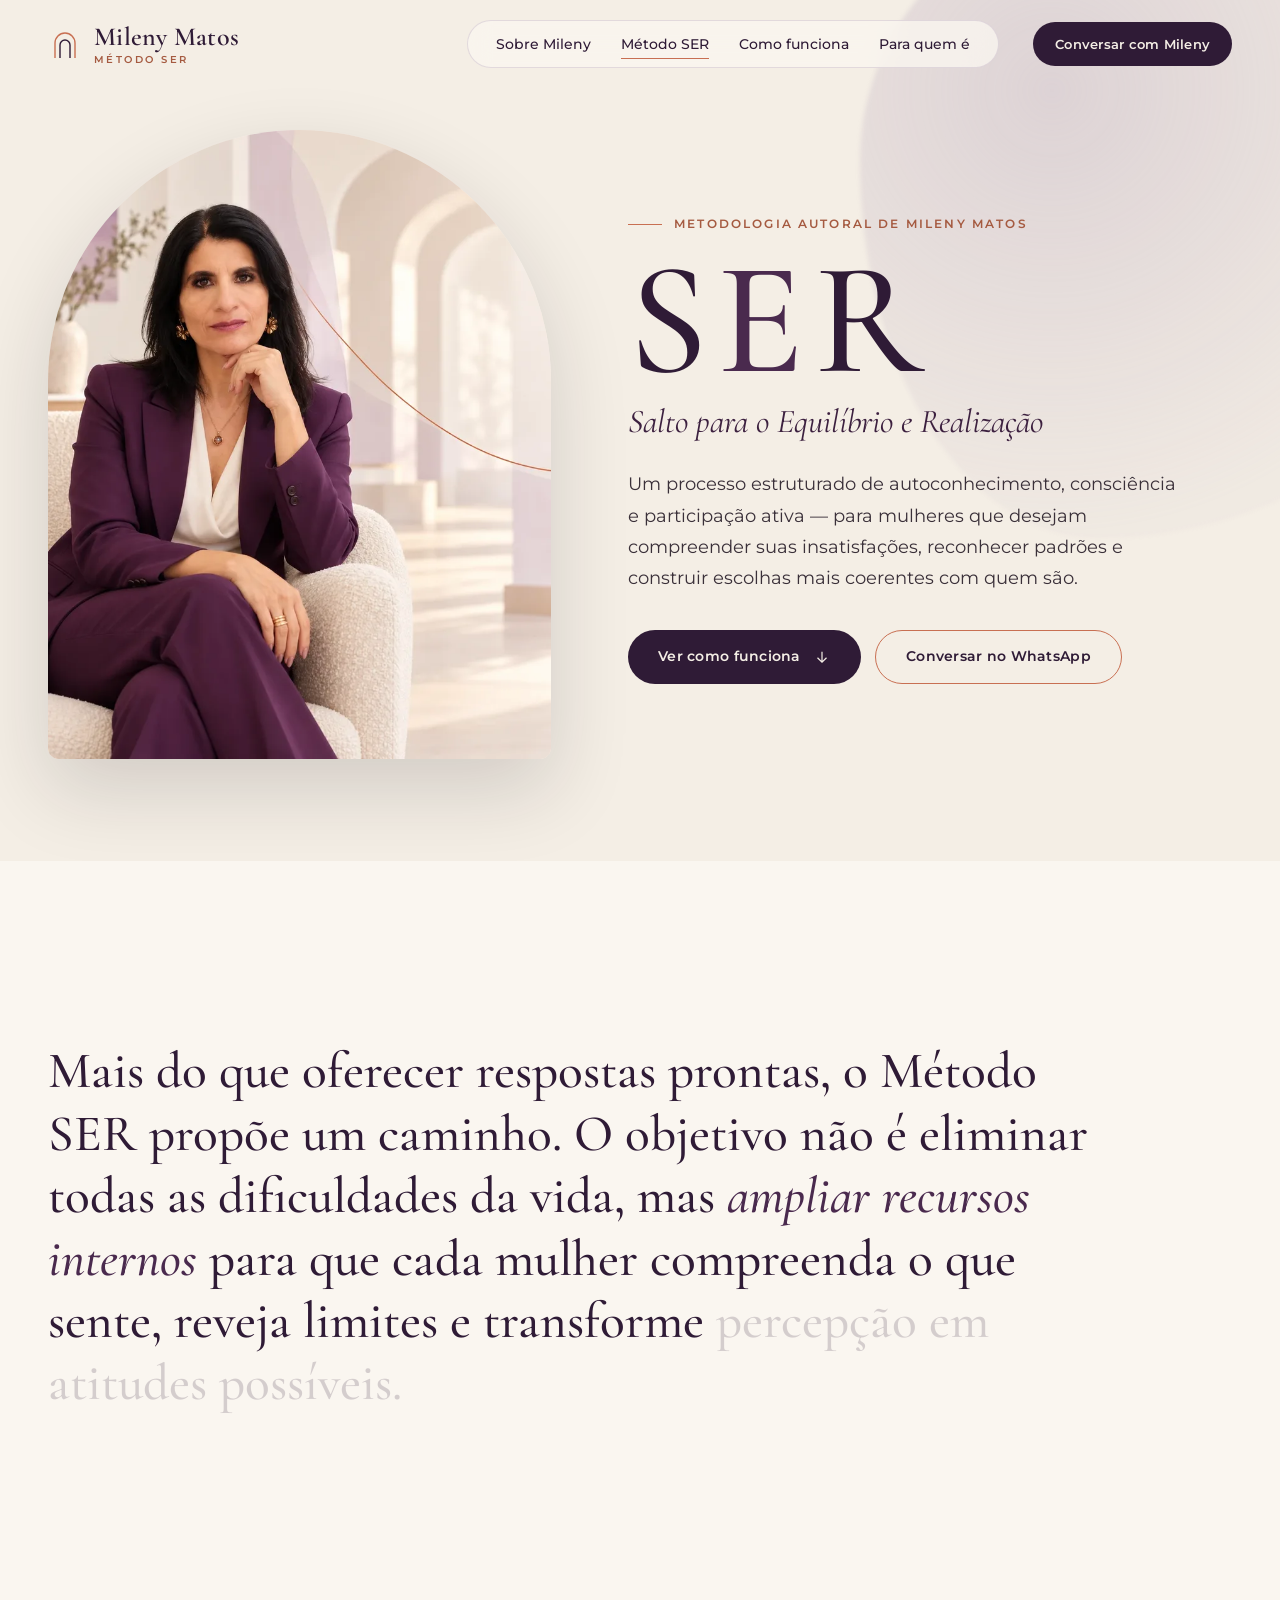
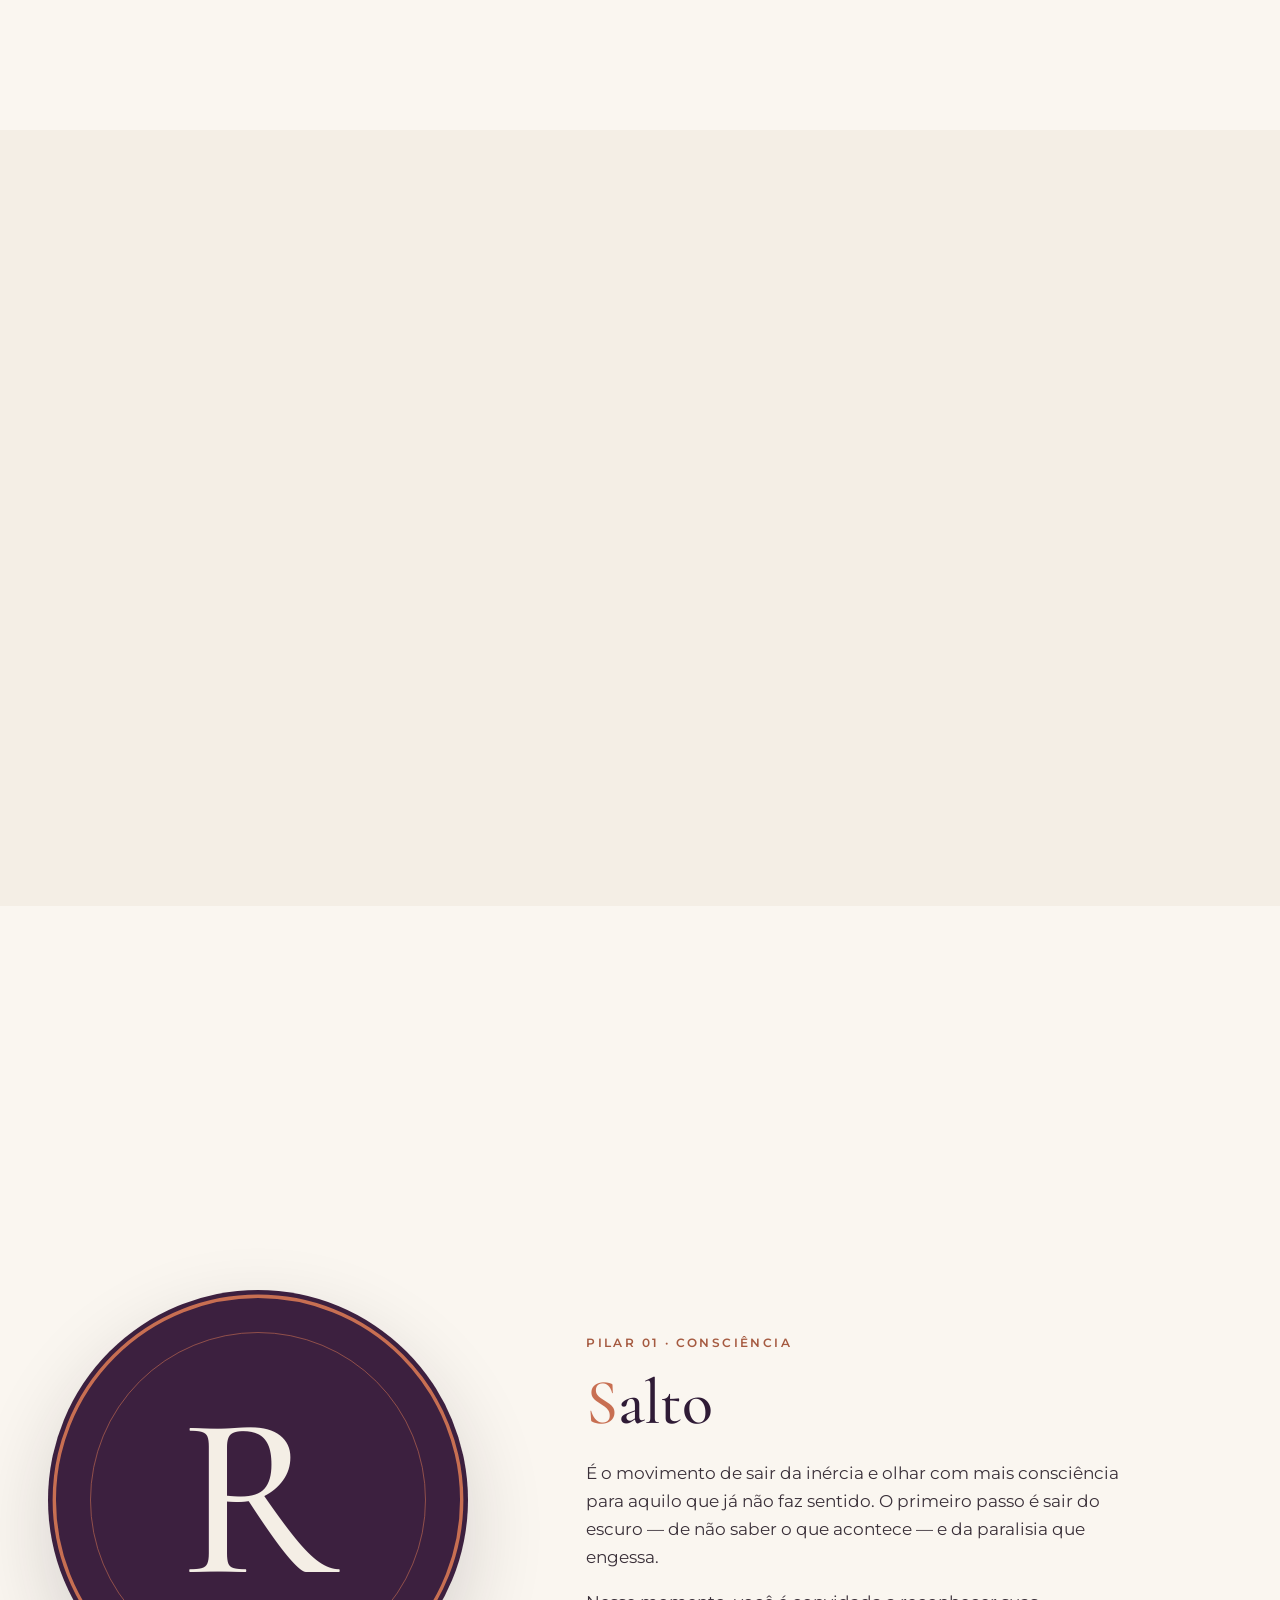
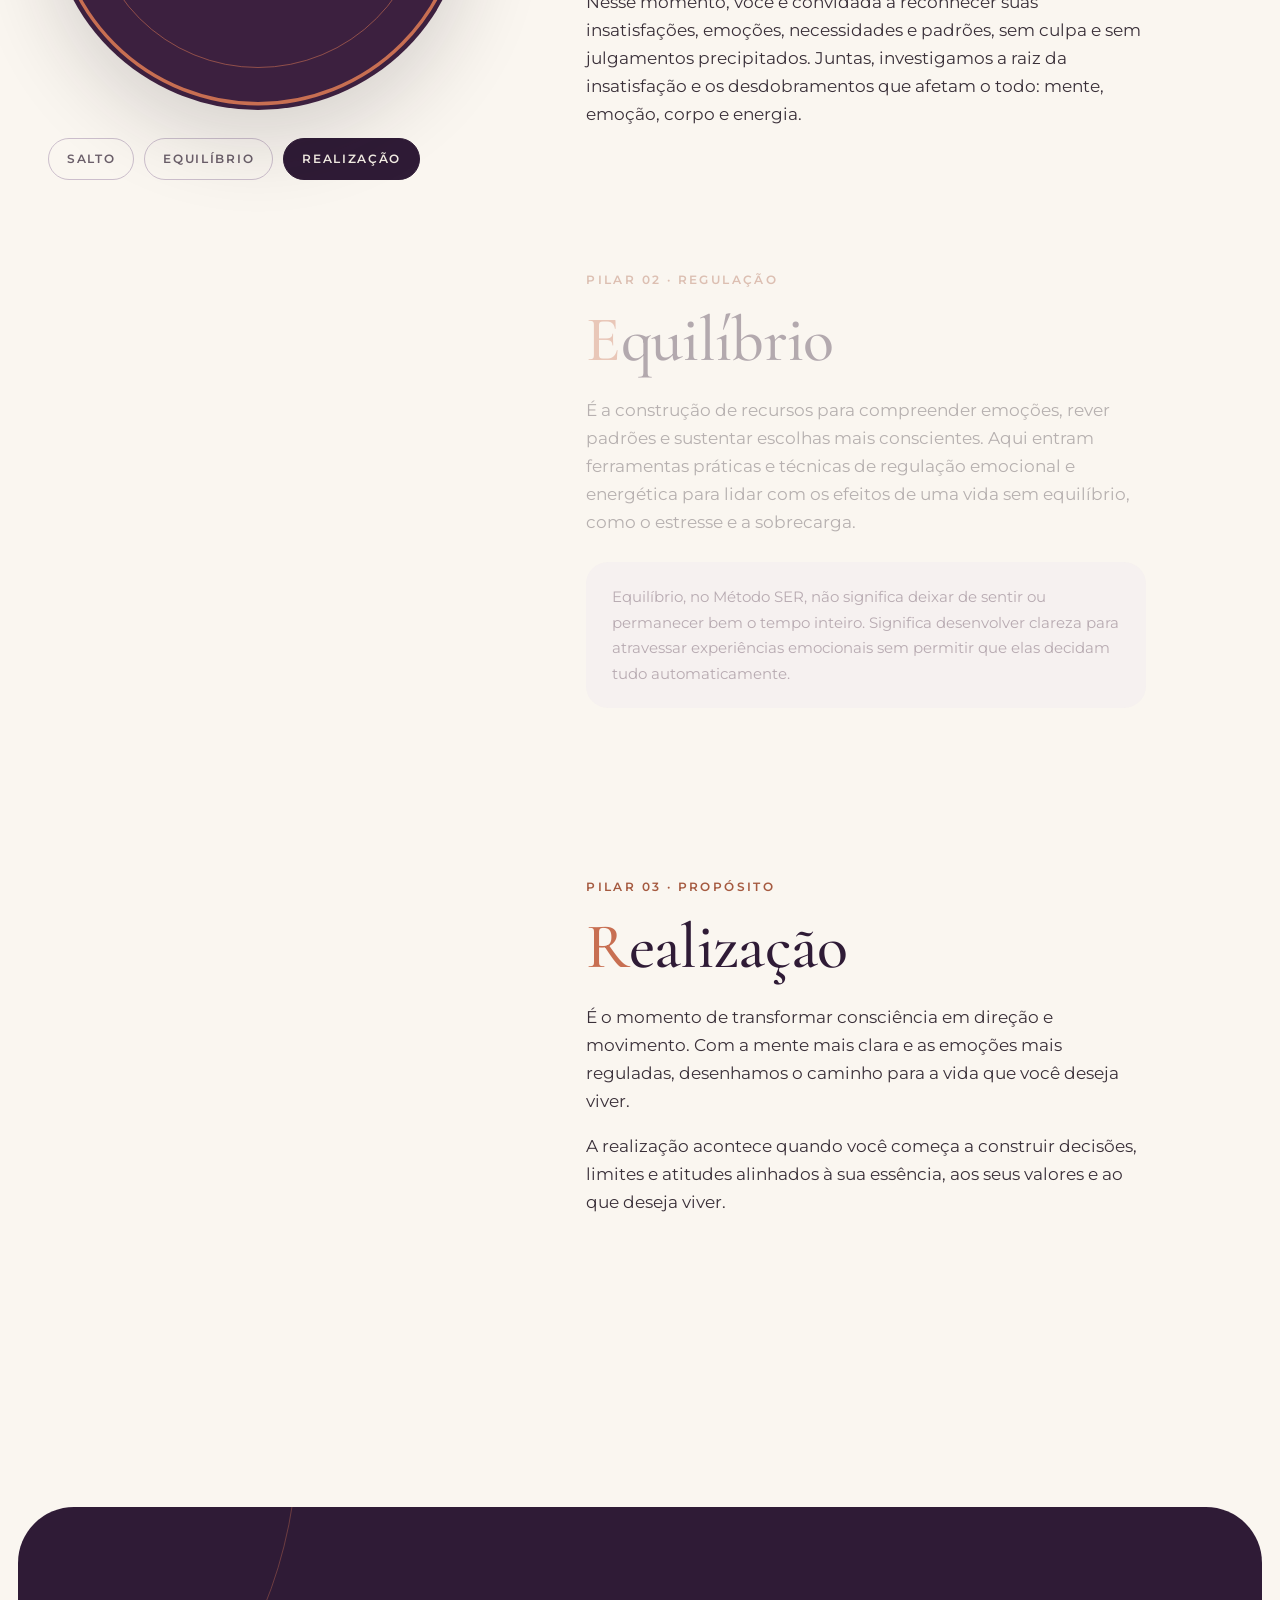
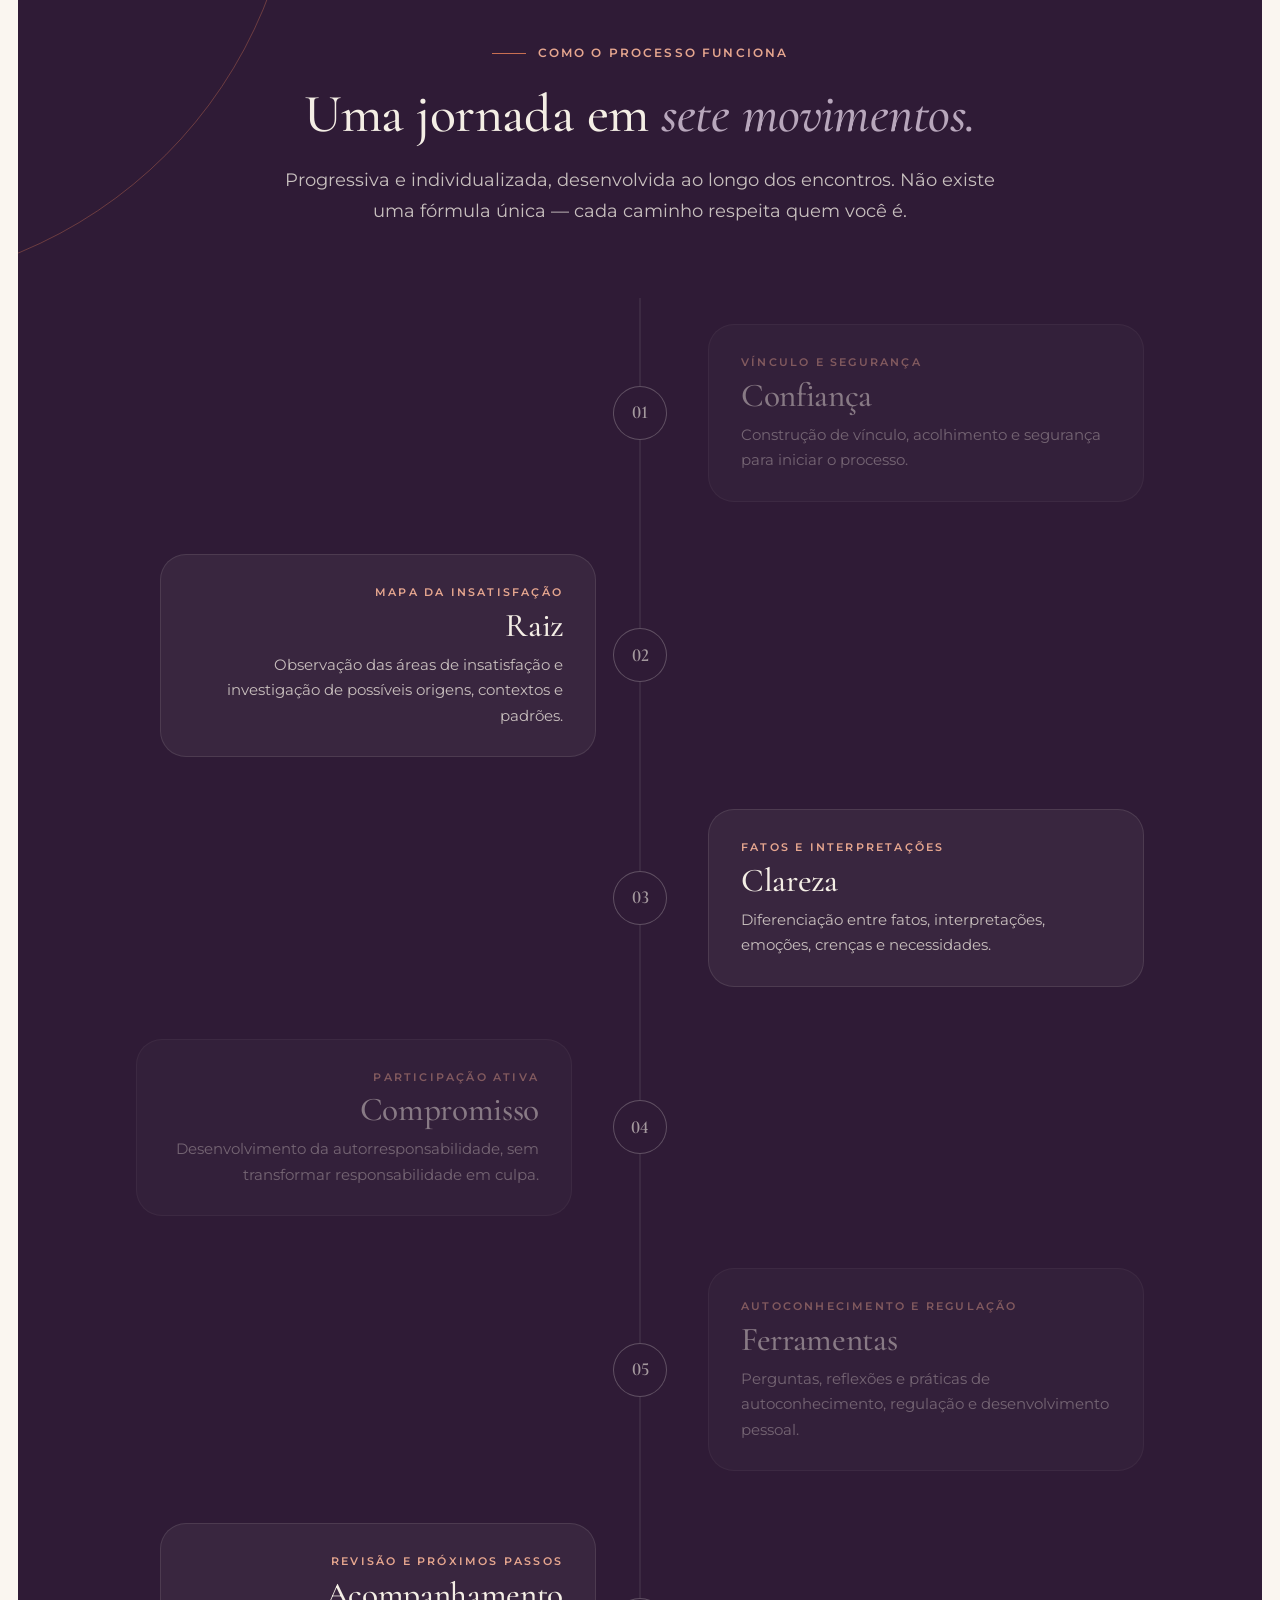
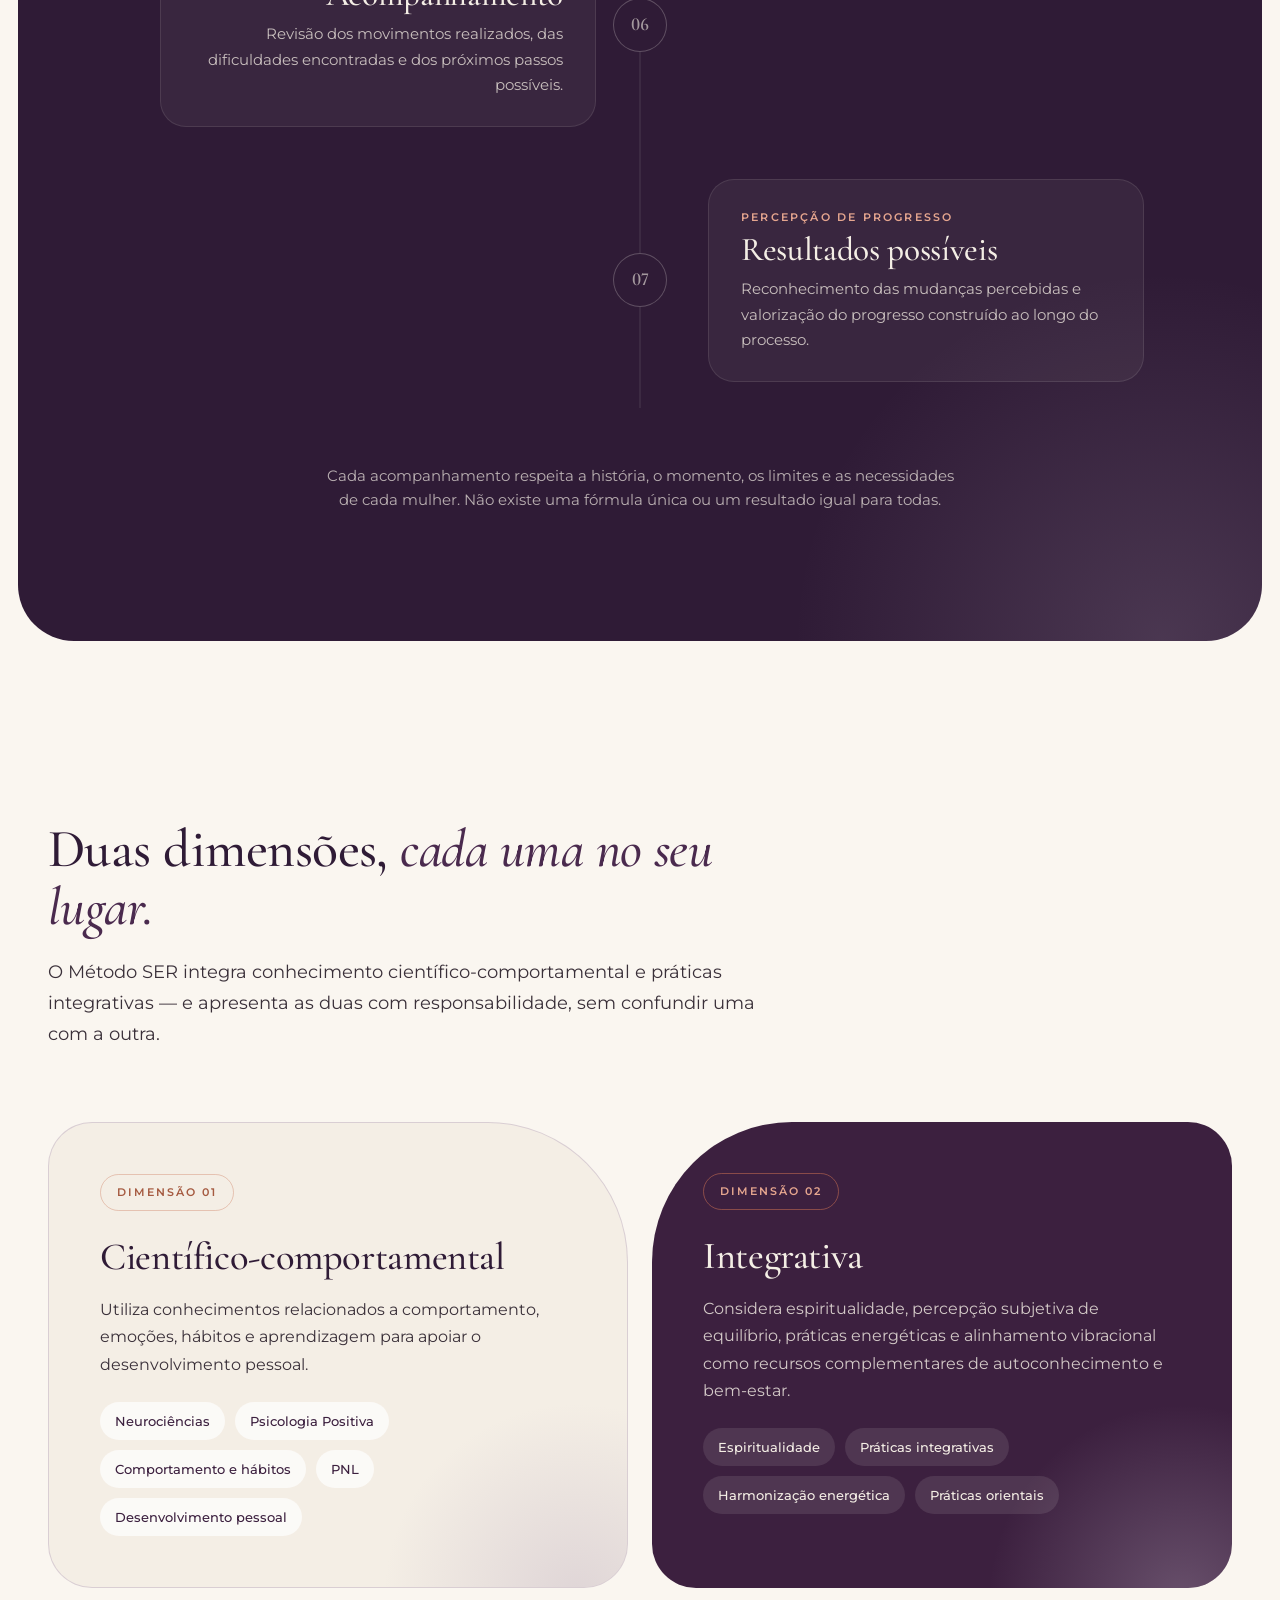
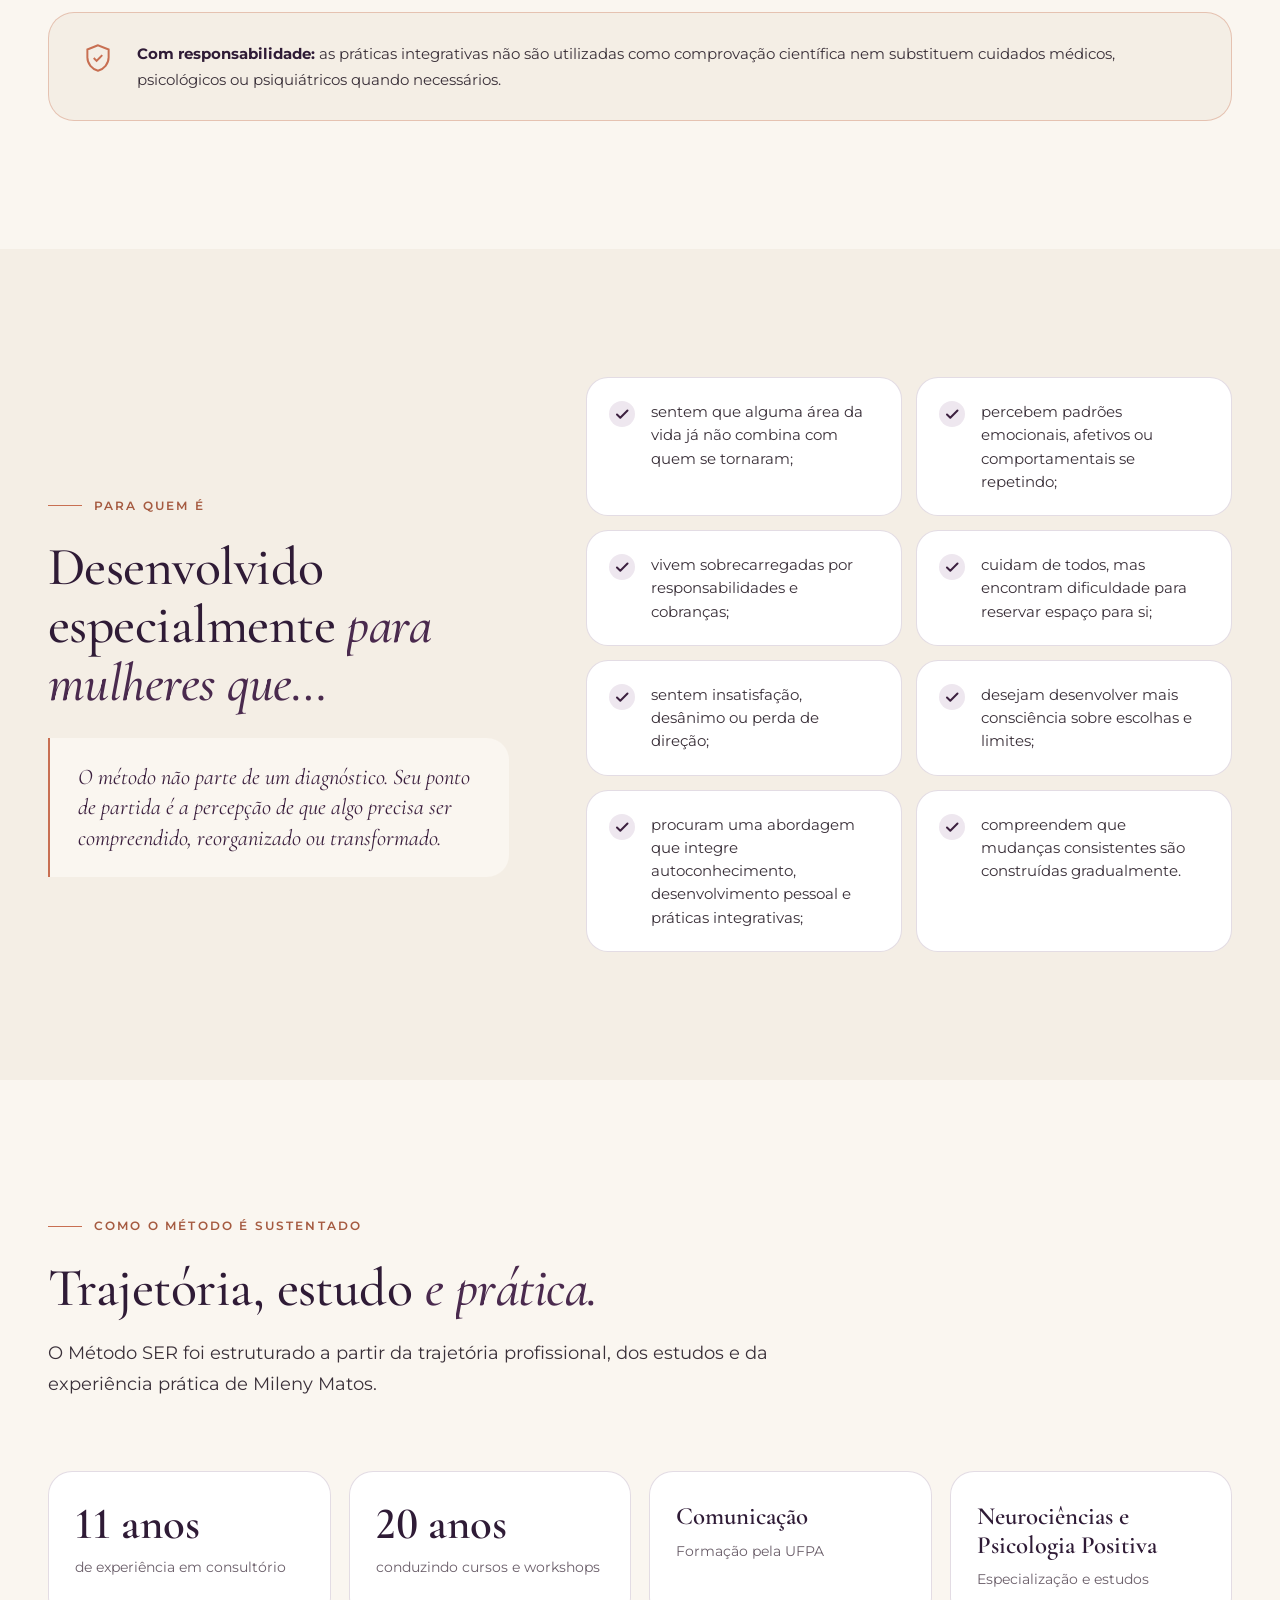
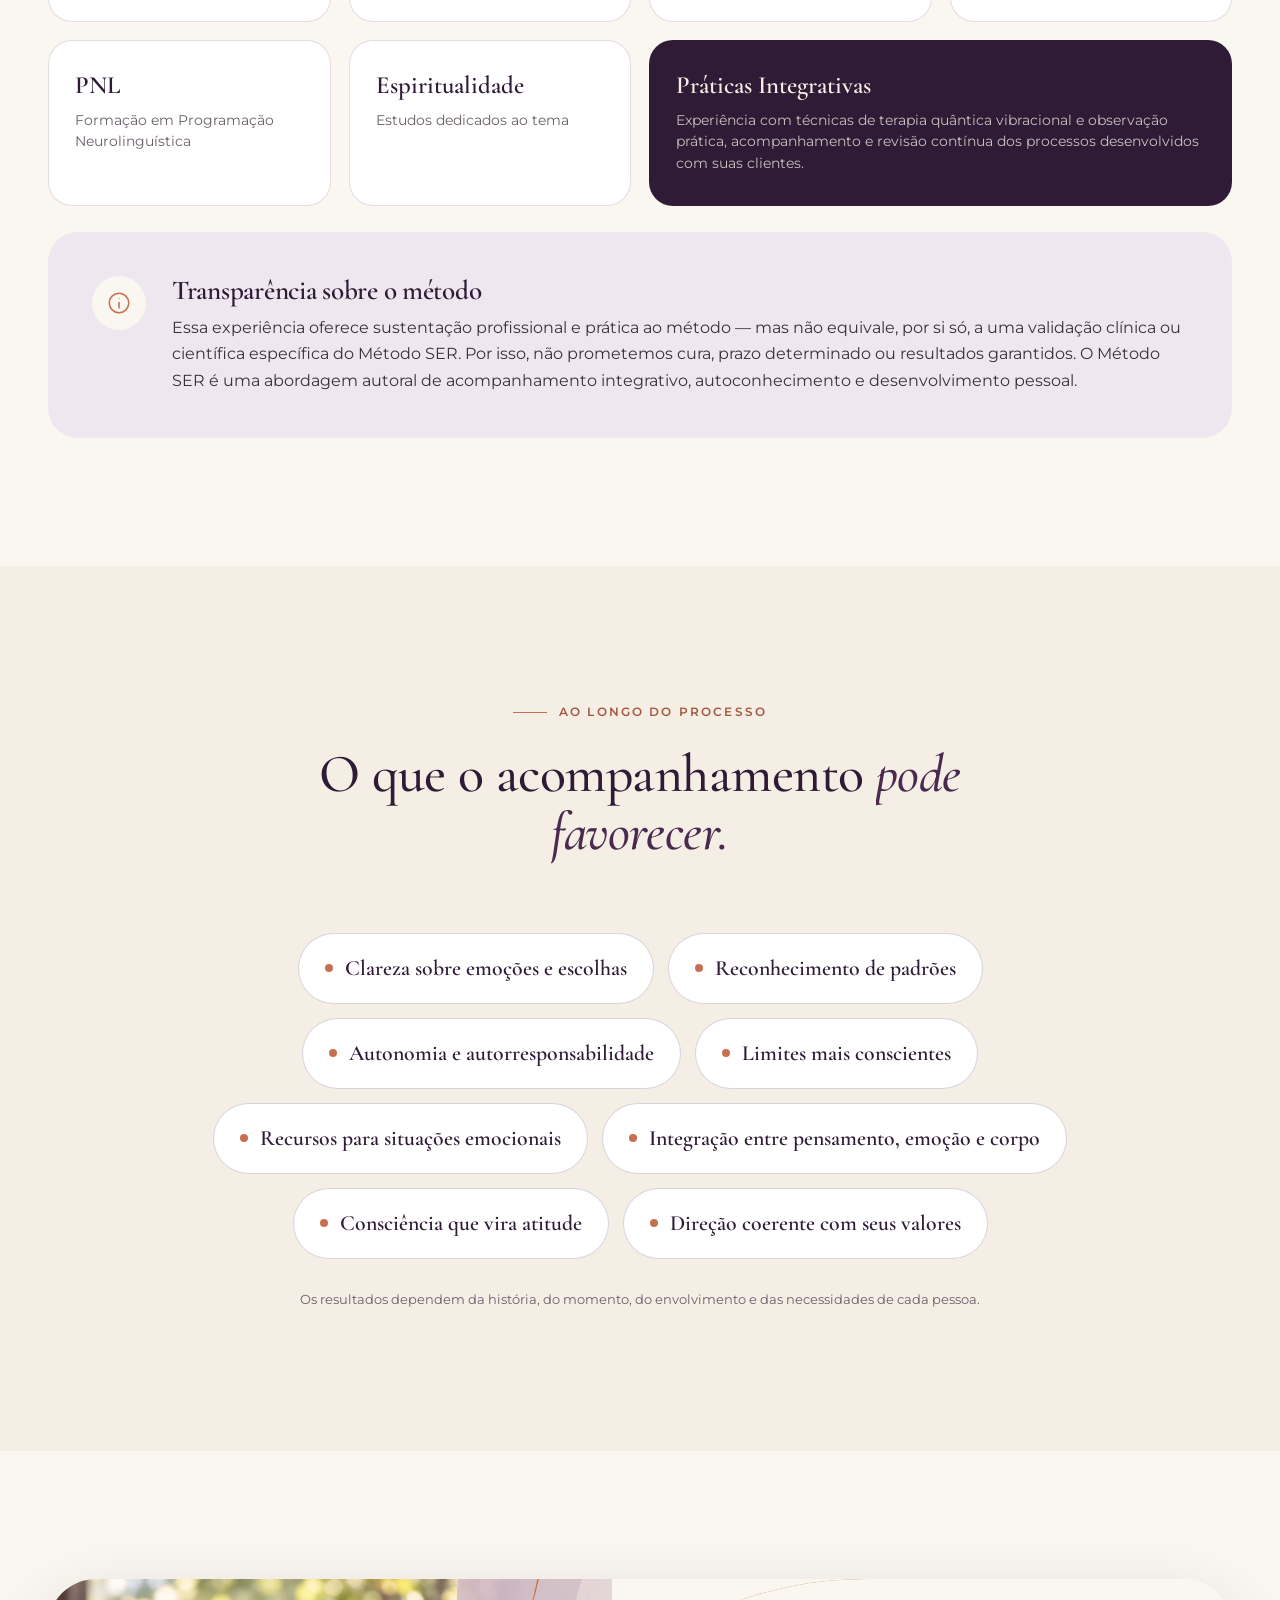
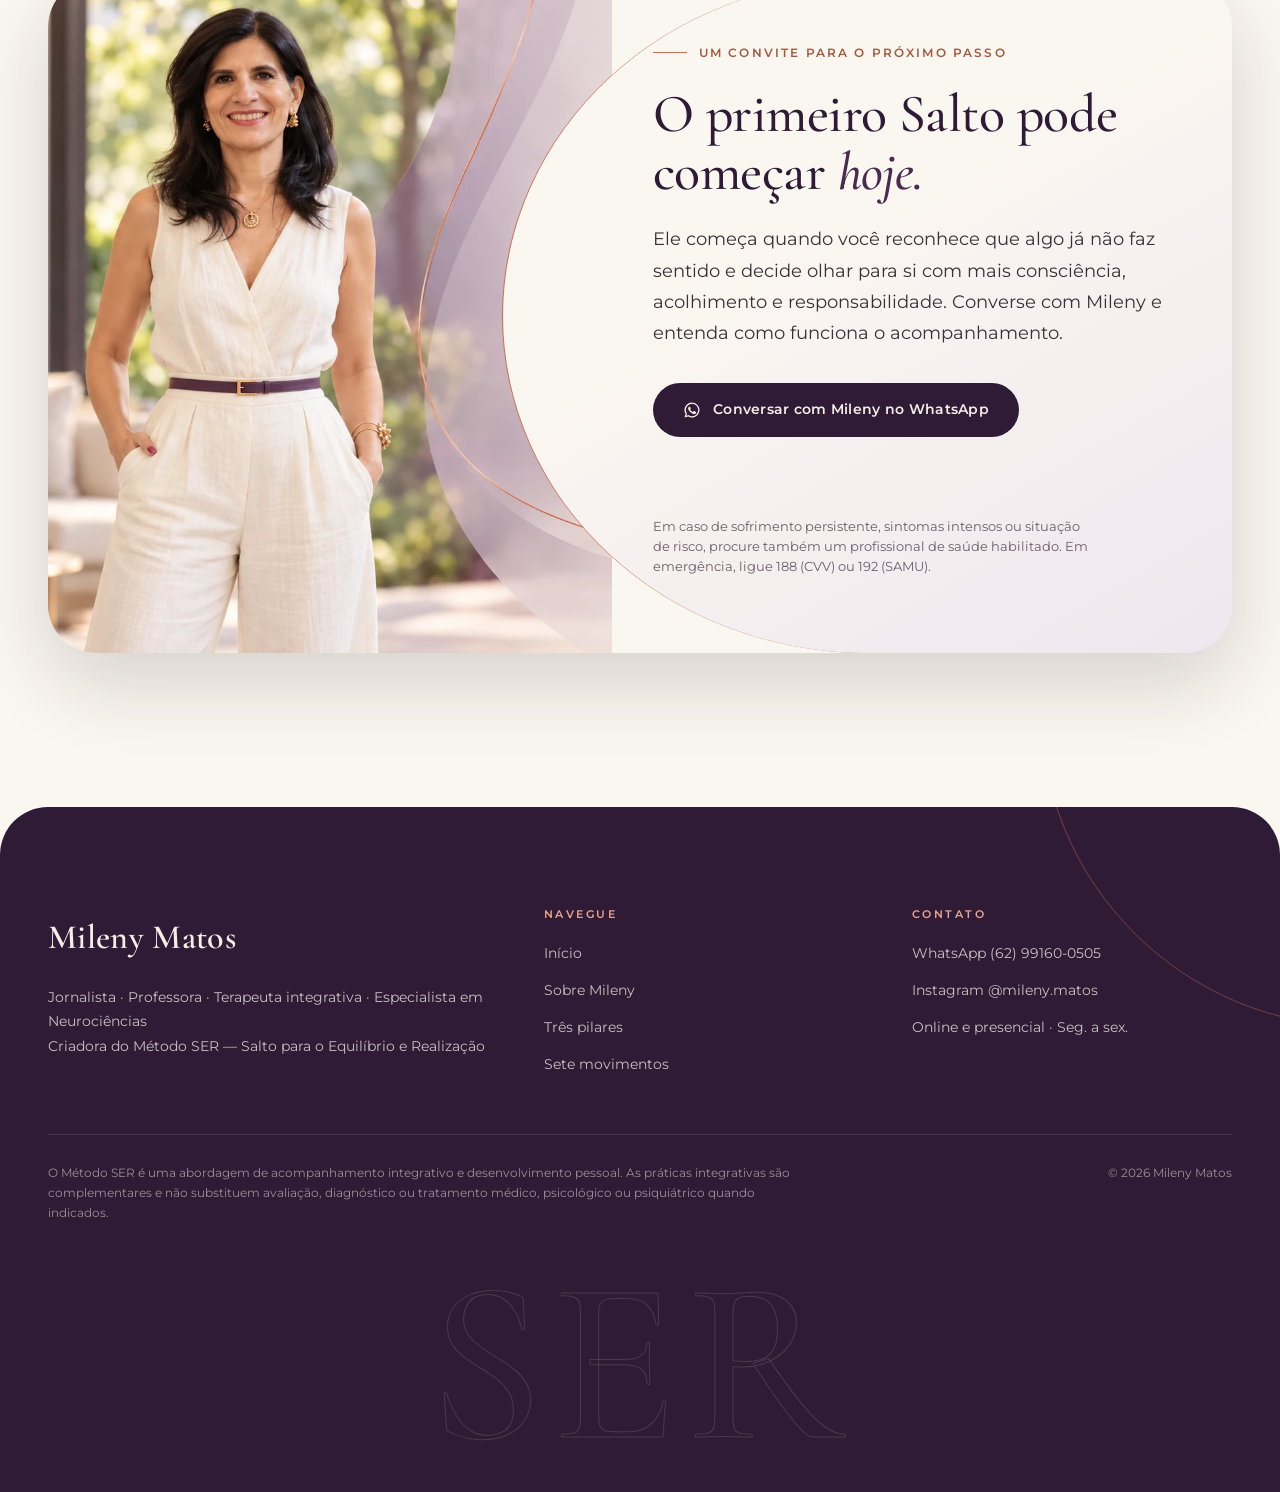
==== metodo-ser.html @ 96792c95 "Site Mileny Matos + Método SER Landing page responsiva e animada em duas páginas (Mileny e Método SE" ====
<!doctype html>
<html lang="pt-BR">
<head>
  <meta charset="utf-8">
  <meta name="viewport" content="width=device-width, initial-scale=1, viewport-fit=cover">
  <title>Método SER · Salto para o Equilíbrio e Realização · Mileny Matos</title>
  <meta name="description" content="Conheça o Método SER, metodologia autoral de Mileny Matos: três pilares (Salto, Equilíbrio e Realização) e sete movimentos de um acompanhamento integrativo e individualizado.">
  <meta name="theme-color" content="#2F1B36">
  <link rel="canonical" href="https://milenymatos.com.br/metodo-ser.html">
  <meta property="og:type" content="website">
  <meta property="og:locale" content="pt_BR">
  <meta property="og:title" content="Método SER · Mileny Matos">
  <meta property="og:description" content="Salto para o Equilíbrio e Realização: uma metodologia autoral de autoconhecimento, consciência e participação ativa.">
  <meta property="og:image" content="assets/img/mileny-metodo.webp">
  <link rel="icon" href="data:image/svg+xml,%3Csvg xmlns='http://www.w3.org/2000/svg' viewBox='0 0 40 40'%3E%3Crect width='40' height='40' rx='20' fill='%232F1B36'/%3E%3Cpath d='M11 31V19a9 9 0 0 1 18 0v12' fill='none' stroke='%23C86F52' stroke-width='2'/%3E%3C/svg%3E">

  <link rel="preconnect" href="https://fonts.googleapis.com">
  <link rel="preconnect" href="https://fonts.gstatic.com" crossorigin>
  <link href="https://fonts.googleapis.com/css2?family=Cormorant+Garamond:ital,wght@0,500;0,600;1,500;1,600&family=Montserrat:wght@400;500;600&display=swap" rel="stylesheet">
  <link rel="stylesheet" href="assets/css/style.css">
</head>
<body>
  <a class="skip-link" href="#conteudo">Pular para o conteúdo</a>

  <div class="curtain" aria-hidden="true">
    <div class="curtain-inner">
      <svg viewBox="0 0 84 84" fill="none"><path d="M18 76V42a24 24 0 0 1 48 0v34" stroke="#C86F52" stroke-width="1.4"/></svg>
      <div class="curtain-name">Método SER</div>
      <div class="curtain-sub">Salto · Equilíbrio · Realização</div>
    </div>
  </div>

  <div class="scroll-progress" aria-hidden="true"></div>

  <header class="site-header">
    <div class="container">
      <a class="brand" href="index.html" aria-label="Mileny Matos — início">
        <svg class="brand-mark" viewBox="0 0 34 34" fill="none" aria-hidden="true"><path d="M7 31V16a10 10 0 0 1 20 0v15" stroke="#C86F52" stroke-width="1.4"/><path d="M12 31V18a5 5 0 0 1 10 0v13" stroke="#2F1B36" stroke-width="1.4"/></svg>
        <span class="brand-text"><span class="brand-name">Mileny Matos</span><span class="brand-sub">Método SER</span></span>
      </a>
      <nav class="nav" aria-label="Principal">
        <ul class="nav-list">
          <li><a href="index.html#sobre">Sobre Mileny</a></li>
          <li><a href="metodo-ser.html" aria-current="page">Método SER</a></li>
          <li><a href="#movimentos">Como funciona</a></li>
          <li><a href="#para-quem">Para quem é</a></li>
        </ul>
        <a class="btn btn-sm" href="https://wa.me/5562991600505?text=Ol%C3%A1%2C%20Mileny!%20Gostaria%20de%20conhecer%20o%20M%C3%A9todo%20SER." target="_blank" rel="noopener" data-magnetic>Conversar com Mileny</a>
        <button class="menu-toggle" aria-label="Abrir menu" aria-expanded="false" aria-controls="menu-mobile"><span></span><span></span></button>
      </nav>
    </div>
  </header>

  <div class="mobile-menu" id="menu-mobile">
    <ol>
      <li><a href="index.html">Início</a></li>
      <li><a href="index.html#sobre">Sobre Mileny</a></li>
      <li><a href="#pilares">Três pilares</a></li>
      <li><a href="#movimentos">Sete movimentos</a></li>
      <li><a href="#para-quem">Para quem é</a></li>
    </ol>
    <a class="btn" href="https://wa.me/5562991600505?text=Ol%C3%A1%2C%20Mileny!%20Gostaria%20de%20conhecer%20o%20M%C3%A9todo%20SER." target="_blank" rel="noopener">Conversar no WhatsApp</a>
    <p class="mobile-menu-foot">(62) 99160-0505 · @mileny.matos</p>
  </div>

  <main id="conteudo">

    <!-- Hero do método -->
    <section class="m-hero" aria-labelledby="m-title">
      <div class="wave-blob" data-parallax="0.08" aria-hidden="true"></div>
      <div class="container m-hero-grid">
        <div class="m-hero-media">
          <div class="organic" data-reveal="arch">
            <img src="assets/img/mileny-metodo.webp"
                 srcset="assets/img/mileny-metodo-800.webp 800w, assets/img/mileny-metodo.webp 1122w"
                 sizes="(max-width: 960px) 90vw, 42vw" width="1122" height="1402" fetchpriority="high"
                 alt="Mileny Matos sentada em poltrona clara, de terninho ameixa, com a mão apoiada no queixo e olhar sereno">
          </div>
        </div>
        <div class="m-hero-content">
          <p class="eyebrow" data-reveal>Metodologia autoral de Mileny Matos</p>
          <h1 id="m-title" aria-label="Método SER">
            <span class="ser-word" data-reveal="fade" aria-hidden="true"><span>S</span><span>E</span><span>R</span></span>
          </h1>
          <p class="m-hero-sub" data-reveal style="--d:.3s">Salto para o Equilíbrio e Realização</p>
          <p class="lead" data-reveal style="--d:.45s">Um processo estruturado de autoconhecimento, consciência e participação ativa — para mulheres que desejam compreender suas insatisfações, reconhecer padrões e construir escolhas mais coerentes com quem são.</p>
          <div class="hero-ctas" data-reveal style="--d:.6s">
            <a class="btn" href="#movimentos" data-magnetic>
              Ver como funciona
              <svg class="btn-icon" viewBox="0 0 24 24" fill="none" stroke="currentColor" stroke-width="1.6" aria-hidden="true"><path d="M12 5v14M6 13l6 6 6-6"/></svg>
            </a>
            <a class="btn btn-outline" href="https://wa.me/5562991600505?text=Ol%C3%A1%2C%20Mileny!%20Gostaria%20de%20conhecer%20o%20M%C3%A9todo%20SER." target="_blank" rel="noopener" data-magnetic>Conversar no WhatsApp</a>
          </div>
        </div>
      </div>
    </section>

    <!-- O que é -->
    <section class="section fill-section" aria-labelledby="oque-title">
      <div class="container">
        <p class="eyebrow" data-reveal id="oque-title">O que é o Método SER</p>
        <p class="fill-text" data-fill>Mais do que oferecer respostas prontas, o Método SER propõe um caminho. O objetivo não é eliminar todas as dificuldades da vida, mas <em>ampliar recursos internos</em> para que cada mulher compreenda o que sente, reveja limites e transforme percepção em atitudes possíveis.</p>
        <div class="fill-aside" data-stagger="0.12">
          <p>É uma metodologia autoral criada por Mileny Matos para acompanhar mulheres que desejam compreender melhor suas insatisfações, reconhecer padrões que se repetem e construir escolhas mais coerentes com a vida que desejam viver.</p>
          <p>O processo é estruturado para mudanças sustentáveis, que favoreçam o bem-estar em todas as áreas da vida — com escuta, mas também com ferramentas para você se reconstruir.</p>
        </div>
      </div>
    </section>

    <!-- Integrativo -->
    <section class="section integr" aria-labelledby="int-title">
      <div class="container integr-grid">
        <div class="orbit" data-reveal="scale" aria-hidden="true">
          <div class="orbit-ring"></div>
          <div class="orbit-ring r2"></div>
          <div class="orbit-ring r3"></div>
          <div class="orbit-spin">
            <div class="orbit-node n1"><div><svg viewBox="0 0 24 24" fill="none" stroke="currentColor" stroke-width="1.4"><path d="M12 4a6 6 0 0 0-6 6c0 2.2 1.2 3.4 2 4.5.6.8 1 1.6 1 2.5h6c0-.9.4-1.7 1-2.5.8-1.1 2-2.3 2-4.5a6 6 0 0 0-6-6ZM9.5 20h5"/></svg><span>Mente</span></div></div>
            <div class="orbit-node n2"><div><svg viewBox="0 0 24 24" fill="none" stroke="currentColor" stroke-width="1.4"><path d="M12 20s-7.5-4.4-7.5-10A4.3 4.3 0 0 1 12 7.6 4.3 4.3 0 0 1 19.5 10c0 5.6-7.5 10-7.5 10Z"/></svg><span>Emoções</span></div></div>
            <div class="orbit-node n3"><div><svg viewBox="0 0 24 24" fill="none" stroke="currentColor" stroke-width="1.4"><circle cx="12" cy="5" r="2.2"/><path d="M5 9.5c2.4.8 4.6 1.1 7 1.1s4.6-.3 7-1.1M12 10.6V15m0 0-3 6m3-6 3 6"/></svg><span>Corpo</span></div></div>
            <div class="orbit-node n4"><div><svg viewBox="0 0 24 24" fill="none" stroke="currentColor" stroke-width="1.4"><circle cx="12" cy="12" r="2.5"/><circle cx="12" cy="12" r="6" stroke-dasharray="2 2.4"/><circle cx="12" cy="12" r="9.5"/></svg><span>Energia</span></div></div>
          </div>
          <div class="orbit-core"><div><strong>SER</strong><small>integrativo</small></div></div>
        </div>
        <div>
          <p class="eyebrow" data-reveal>Uma abordagem integrativa</p>
          <h2 id="int-title" class="h-section" data-split>Cuidar de você <em>por inteiro.</em></h2>
          <p class="lead" data-reveal style="margin-top:22px">O Método SER considera a mente, as emoções, o corpo e o campo energético que se conecta a essas três áreas — porque aquilo que você sente raramente vive em um lugar só.</p>
          <ul class="integr-list" data-stagger="0.1">
            <li>Integra Recursos Humanos, Neurociências, Psicologia Positiva, práticas integrativas e orientais.</li>
            <li>Não parte de um diagnóstico: parte da percepção de que algo precisa ser compreendido, reorganizado ou transformado.</li>
            <li>Cada acompanhamento respeita a história, o momento, os limites e as necessidades de cada mulher.</li>
          </ul>
        </div>
      </div>
    </section>

    <!-- Três pilares (scroll storytelling) -->
    <section class="section pillars-story" id="pilares" aria-labelledby="pil-title">
      <div class="container">
        <div class="section-head">
          <p class="eyebrow" data-reveal>Os três pilares</p>
          <h2 id="pil-title" class="h-section" data-split>Salto, Equilíbrio <em>e Realização.</em></h2>
        </div>

        <div class="story-grid">
          <div class="story-sticky" aria-hidden="true">
            <div class="story-letter-wrap">
              <svg class="progress-ring" viewBox="0 0 200 200"><circle cx="100" cy="100" r="97"/></svg>
              <span class="story-letter">S</span>
              <span class="story-letter">E</span>
              <span class="story-letter">R</span>
            </div>
            <div class="story-caption">
              <button type="button" tabindex="-1">Salto</button>
              <button type="button" tabindex="-1">Equilíbrio</button>
              <button type="button" tabindex="-1">Realização</button>
            </div>
          </div>

          <div class="story-blocks">
            <article class="story-block">
              <span class="story-letter-mobile" aria-hidden="true">S</span>
              <p class="tag">Pilar 01 · Consciência</p>
              <h3><span>S</span>alto</h3>
              <p>É o movimento de sair da inércia e olhar com mais consciência para aquilo que já não faz sentido. O primeiro passo é sair do escuro — de não saber o que acontece — e da paralisia que engessa.</p>
              <p>Nesse momento, você é convidada a reconhecer suas insatisfações, emoções, necessidades e padrões, sem culpa e sem julgamentos precipitados. Juntas, investigamos a raiz da insatisfação e os desdobramentos que afetam o todo: mente, emoção, corpo e energia.</p>
            </article>
            <article class="story-block">
              <span class="story-letter-mobile" aria-hidden="true">E</span>
              <p class="tag">Pilar 02 · Regulação</p>
              <h3><span>E</span>quilíbrio</h3>
              <p>É a construção de recursos para compreender emoções, rever padrões e sustentar escolhas mais conscientes. Aqui entram ferramentas práticas e técnicas de regulação emocional e energética para lidar com os efeitos de uma vida sem equilíbrio, como o estresse e a sobrecarga.</p>
              <p class="note">Equilíbrio, no Método SER, não significa deixar de sentir ou permanecer bem o tempo inteiro. Significa desenvolver clareza para atravessar experiências emocionais sem permitir que elas decidam tudo automaticamente.</p>
            </article>
            <article class="story-block">
              <span class="story-letter-mobile" aria-hidden="true">R</span>
              <p class="tag">Pilar 03 · Propósito</p>
              <h3><span>R</span>ealização</h3>
              <p>É o momento de transformar consciência em direção e movimento. Com a mente mais clara e as emoções mais reguladas, desenhamos o caminho para a vida que você deseja viver.</p>
              <p>A realização acontece quando você começa a construir decisões, limites e atitudes alinhados à sua essência, aos seus valores e ao que deseja viver.</p>
            </article>
          </div>
        </div>
      </div>
    </section>

    <!-- Sete movimentos -->
    <section class="section moves" id="movimentos" aria-labelledby="mov-title">
      <div class="container">
        <div class="section-head center">
          <p class="eyebrow" data-reveal>Como o processo funciona</p>
          <h2 id="mov-title" class="h-section" data-split>Uma jornada em <em>sete movimentos.</em></h2>
          <p class="lead" data-reveal>Progressiva e individualizada, desenvolvida ao longo dos encontros. Não existe uma fórmula única — cada caminho respeita quem você é.</p>
        </div>

        <ol class="timeline" style="list-style:none;margin:0 auto;padding:0">
          <li class="timeline-line" aria-hidden="true"><i></i></li>
          <li class="step"><span class="step-dot">01</span><div class="step-card"><small>Vínculo e segurança</small><h3>Confiança</h3><p>Construção de vínculo, acolhimento e segurança para iniciar o processo.</p></div></li>
          <li class="step"><span class="step-dot">02</span><div class="step-card"><small>Mapa da insatisfação</small><h3>Raiz</h3><p>Observação das áreas de insatisfação e investigação de possíveis origens, contextos e padrões.</p></div></li>
          <li class="step"><span class="step-dot">03</span><div class="step-card"><small>Fatos e interpretações</small><h3>Clareza</h3><p>Diferenciação entre fatos, interpretações, emoções, crenças e necessidades.</p></div></li>
          <li class="step"><span class="step-dot">04</span><div class="step-card"><small>Participação ativa</small><h3>Compromisso</h3><p>Desenvolvimento da autorresponsabilidade, sem transformar responsabilidade em culpa.</p></div></li>
          <li class="step"><span class="step-dot">05</span><div class="step-card"><small>Autoconhecimento e regulação</small><h3>Ferramentas</h3><p>Perguntas, reflexões e práticas de autoconhecimento, regulação e desenvolvimento pessoal.</p></div></li>
          <li class="step"><span class="step-dot">06</span><div class="step-card"><small>Revisão e próximos passos</small><h3>Acompanhamento</h3><p>Revisão dos movimentos realizados, das dificuldades encontradas e dos próximos passos possíveis.</p></div></li>
          <li class="step"><span class="step-dot">07</span><div class="step-card"><small>Percepção de progresso</small><h3>Resultados possíveis</h3><p>Reconhecimento das mudanças percebidas e valorização do progresso construído ao longo do processo.</p></div></li>
        </ol>
        <p class="moves-note" data-reveal>Cada acompanhamento respeita a história, o momento, os limites e as necessidades de cada mulher. Não existe uma fórmula única ou um resultado igual para todas.</p>
      </div>
    </section>

    <!-- Duas dimensões -->
    <section class="section" aria-labelledby="dim-title">
      <div class="container">
        <div class="section-head">
          <p class="eyebrow" data-reveal>Qual é a abordagem</p>
          <h2 id="dim-title" class="h-section" data-split>Duas dimensões, <em>cada uma no seu lugar.</em></h2>
          <p class="lead" data-reveal>O Método SER integra conhecimento científico-comportamental e práticas integrativas — e apresenta as duas com responsabilidade, sem confundir uma com a outra.</p>
        </div>
        <div class="dims-grid">
          <article class="dim a" data-reveal="left">
            <span class="dim-tag">Dimensão 01</span>
            <h3>Científico-comportamental</h3>
            <p>Utiliza conhecimentos relacionados a comportamento, emoções, hábitos e aprendizagem para apoiar o desenvolvimento pessoal.</p>
            <ul><li>Neurociências</li><li>Psicologia Positiva</li><li>Comportamento e hábitos</li><li>PNL</li><li>Desenvolvimento pessoal</li></ul>
          </article>
          <article class="dim b" data-reveal="right">
            <span class="dim-tag">Dimensão 02</span>
            <h3>Integrativa</h3>
            <p>Considera espiritualidade, percepção subjetiva de equilíbrio, práticas energéticas e alinhamento vibracional como recursos complementares de autoconhecimento e bem-estar.</p>
            <ul><li>Espiritualidade</li><li>Práticas integrativas</li><li>Harmonização energética</li><li>Práticas orientais</li></ul>
          </article>
        </div>
        <div class="resp-note" data-reveal>
          <svg viewBox="0 0 24 24" fill="none" stroke="currentColor" stroke-width="1.4" aria-hidden="true"><path d="M12 3 4.5 6v5.5c0 4.6 3.2 8.4 7.5 9.5 4.3-1.1 7.5-4.9 7.5-9.5V6L12 3Z"/><path d="m9 12 2 2 4-4"/></svg>
          <p><strong>Com responsabilidade:</strong> as práticas integrativas não são utilizadas como comprovação científica nem substituem cuidados médicos, psicológicos ou psiquiátricos quando necessários.</p>
        </div>
      </div>
    </section>

    <!-- Para quem é -->
    <section class="section for-whom" id="para-quem" aria-labelledby="pq-title">
      <div class="container for-grid">
        <div class="for-head">
          <p class="eyebrow" data-reveal>Para quem é</p>
          <h2 id="pq-title" class="h-section" data-split>Desenvolvido especialmente <em>para mulheres que…</em></h2>
          <p class="for-note" data-reveal>O método não parte de um diagnóstico. Seu ponto de partida é a percepção de que algo precisa ser compreendido, reorganizado ou transformado.</p>
        </div>
        <ul class="checklist" data-stagger="0.08">
          <li class="check"><svg viewBox="0 0 26 26" aria-hidden="true"><circle cx="13" cy="13" r="13"/><path d="m8 13.5 3.3 3.2L18.5 9.5"/></svg>sentem que alguma área da vida já não combina com quem se tornaram;</li>
          <li class="check"><svg viewBox="0 0 26 26" aria-hidden="true"><circle cx="13" cy="13" r="13"/><path d="m8 13.5 3.3 3.2L18.5 9.5"/></svg>percebem padrões emocionais, afetivos ou comportamentais se repetindo;</li>
          <li class="check"><svg viewBox="0 0 26 26" aria-hidden="true"><circle cx="13" cy="13" r="13"/><path d="m8 13.5 3.3 3.2L18.5 9.5"/></svg>vivem sobrecarregadas por responsabilidades e cobranças;</li>
          <li class="check"><svg viewBox="0 0 26 26" aria-hidden="true"><circle cx="13" cy="13" r="13"/><path d="m8 13.5 3.3 3.2L18.5 9.5"/></svg>cuidam de todos, mas encontram dificuldade para reservar espaço para si;</li>
          <li class="check"><svg viewBox="0 0 26 26" aria-hidden="true"><circle cx="13" cy="13" r="13"/><path d="m8 13.5 3.3 3.2L18.5 9.5"/></svg>sentem insatisfação, desânimo ou perda de direção;</li>
          <li class="check"><svg viewBox="0 0 26 26" aria-hidden="true"><circle cx="13" cy="13" r="13"/><path d="m8 13.5 3.3 3.2L18.5 9.5"/></svg>desejam desenvolver mais consciência sobre escolhas e limites;</li>
          <li class="check"><svg viewBox="0 0 26 26" aria-hidden="true"><circle cx="13" cy="13" r="13"/><path d="m8 13.5 3.3 3.2L18.5 9.5"/></svg>procuram uma abordagem que integre autoconhecimento, desenvolvimento pessoal e práticas integrativas;</li>
          <li class="check"><svg viewBox="0 0 26 26" aria-hidden="true"><circle cx="13" cy="13" r="13"/><path d="m8 13.5 3.3 3.2L18.5 9.5"/></svg>compreendem que mudanças consistentes são construídas gradualmente.</li>
        </ul>
      </div>
    </section>

    <!-- Sustentação -->
    <section class="section" aria-labelledby="sus-title">
      <div class="container">
        <div class="section-head">
          <p class="eyebrow" data-reveal>Como o método é sustentado</p>
          <h2 id="sus-title" class="h-section" data-split>Trajetória, estudo <em>e prática.</em></h2>
          <p class="lead" data-reveal>O Método SER foi estruturado a partir da trajetória profissional, dos estudos e da experiência prática de Mileny Matos.</p>
        </div>
        <div class="basis-grid" data-stagger="0.07">
          <div class="basis-item"><strong><span data-count="11">11</span> anos</strong><span>de experiência em consultório</span></div>
          <div class="basis-item"><strong><span data-count="20">20</span> anos</strong><span>conduzindo cursos e workshops</span></div>
          <div class="basis-item"><strong class="txt">Comunicação</strong><span>Formação pela UFPA</span></div>
          <div class="basis-item"><strong class="txt">Neurociências e Psicologia Positiva</strong><span>Especialização e estudos</span></div>
          <div class="basis-item"><strong class="txt">PNL</strong><span>Formação em Programação Neurolinguística</span></div>
          <div class="basis-item"><strong class="txt">Espiritualidade</strong><span>Estudos dedicados ao tema</span></div>
          <div class="basis-item wide"><strong class="txt">Práticas Integrativas</strong><span>Experiência com técnicas de terapia quântica vibracional e observação prática, acompanhamento e revisão contínua dos processos desenvolvidos com suas clientes.</span></div>
        </div>
        <div class="honest" data-reveal>
          <div class="honest-mark"><svg viewBox="0 0 24 24" fill="none" stroke="currentColor" stroke-width="1.4" aria-hidden="true"><circle cx="12" cy="12" r="9"/><path d="M12 11v6M12 7.5v.5"/></svg></div>
          <div>
            <h3>Transparência sobre o método</h3>
            <p>Essa experiência oferece sustentação profissional e prática ao método — mas não equivale, por si só, a uma validação clínica ou científica específica do Método SER. Por isso, não prometemos cura, prazo determinado ou resultados garantidos. O Método SER é uma abordagem autoral de acompanhamento integrativo, autoconhecimento e desenvolvimento pessoal.</p>
          </div>
        </div>
      </div>
    </section>

    <!-- O que pode favorecer -->
    <section class="section favor" aria-labelledby="fav-title">
      <div class="container">
        <div class="section-head center">
          <p class="eyebrow" data-reveal>Ao longo do processo</p>
          <h2 id="fav-title" class="h-section" data-split>O que o acompanhamento <em>pode favorecer.</em></h2>
        </div>
        <div class="favor-cloud" data-stagger="0.06" data-stagger-type="scale">
          <span class="favor-pill">Clareza sobre emoções e escolhas</span>
          <span class="favor-pill">Reconhecimento de padrões</span>
          <span class="favor-pill">Autonomia e autorresponsabilidade</span>
          <span class="favor-pill">Limites mais conscientes</span>
          <span class="favor-pill">Recursos para situações emocionais</span>
          <span class="favor-pill">Integração entre pensamento, emoção e corpo</span>
          <span class="favor-pill">Consciência que vira atitude</span>
          <span class="favor-pill">Direção coerente com seus valores</span>
        </div>
        <p class="micro benefits-note" data-reveal>Os resultados dependem da história, do momento, do envolvimento e das necessidades de cada pessoa.</p>
      </div>
    </section>

    <!-- Convite -->
    <section class="section cta-final" id="contato" aria-labelledby="cta-title">
      <div class="container">
        <div class="cta-card">
          <div class="cta-media">
            <img src="assets/img/mileny-contato.webp"
                 srcset="assets/img/mileny-contato-800.webp 800w, assets/img/mileny-contato.webp 1586w"
                 sizes="(max-width: 960px) 100vw, 1240px" width="1586" height="992" loading="lazy"
                 alt="Mileny Matos sorrindo, em pé, de macacão de linho claro com cinto ameixa, em um ambiente iluminado">
          </div>
          <div class="cta-body">
            <p class="eyebrow" data-reveal>Um convite para o próximo passo</p>
            <h2 id="cta-title" class="h-section" data-split>O primeiro Salto pode começar <em>hoje.</em></h2>
            <p class="lead" data-reveal>Ele começa quando você reconhece que algo já não faz sentido e decide olhar para si com mais consciência, acolhimento e responsabilidade. Converse com Mileny e entenda como funciona o acompanhamento.</p>
            <div class="cta-actions" data-reveal>
              <a class="btn" href="https://wa.me/5562991600505?text=Ol%C3%A1%2C%20Mileny!%20Gostaria%20de%20conhecer%20o%20M%C3%A9todo%20SER." target="_blank" rel="noopener" data-magnetic>
                <svg class="btn-icon" viewBox="0 0 24 24" fill="currentColor" aria-hidden="true"><path d="M12 2a10 10 0 0 0-8.6 15.1L2 22l5-1.3A10 10 0 1 0 12 2Zm0 18.2a8.2 8.2 0 0 1-4.2-1.2l-.3-.2-3 .8.8-2.9-.2-.3A8.2 8.2 0 1 1 12 20.2Zm4.5-6.1c-.2-.1-1.5-.7-1.7-.8s-.4-.1-.6.1-.7.8-.8 1-.3.2-.5.1a6.7 6.7 0 0 1-3.3-2.9c-.3-.4.3-.4.7-1.4.1-.2 0-.3 0-.4l-.8-1.8c-.2-.5-.4-.4-.6-.4h-.5a1 1 0 0 0-.7.3 3 3 0 0 0-.9 2.2 5.2 5.2 0 0 0 1.1 2.7 11.8 11.8 0 0 0 4.5 4c1.7.7 2.3.8 3.2.6a2.7 2.7 0 0 0 1.8-1.2 2.2 2.2 0 0 0 .1-1.3c0-.1-.2-.2-.5-.3Z"/></svg>
                Conversar com Mileny no WhatsApp
              </a>
            </div>
            <div class="cta-contacts" data-reveal>
              <a href="tel:+5562991600505"><svg viewBox="0 0 24 24" fill="none" stroke="currentColor" stroke-width="1.5" aria-hidden="true"><path d="M5 3h4l2 5-2.5 1.5a11 11 0 0 0 6 6L16 13l5 2v4a2 2 0 0 1-2 2A16 16 0 0 1 3 5a2 2 0 0 1 2-2"/></svg>(62) 99160-0505</a>
              <a href="https://www.instagram.com/mileny.matos/" target="_blank" rel="noopener"><svg viewBox="0 0 24 24" fill="none" stroke="currentColor" stroke-width="1.5" aria-hidden="true"><rect x="3" y="3" width="18" height="18" rx="5"/><circle cx="12" cy="12" r="4"/><circle cx="17.5" cy="6.5" r=".8" fill="currentColor"/></svg>@mileny.matos</a>
            </div>
            <p class="cta-note" data-reveal>Em caso de sofrimento persistente, sintomas intensos ou situação de risco, procure também um profissional de saúde habilitado. Em emergência, ligue 188 (CVV) ou 192 (SAMU).</p>
          </div>
        </div>
      </div>
    </section>
  </main>

  <footer class="site-footer">
    <div class="container">
      <div class="footer-top">
        <div class="footer-sign">
          <span class="brand-name">Mileny Matos</span>
          <p>Jornalista · Professora · Terapeuta integrativa · Especialista em Neurociências<br>Criadora do Método SER — Salto para o Equilíbrio e Realização</p>
        </div>
        <div class="footer-col">
          <h4>Navegue</h4>
          <ul>
            <li><a href="index.html">Início</a></li>
            <li><a href="index.html#sobre">Sobre Mileny</a></li>
            <li><a href="#pilares">Três pilares</a></li>
            <li><a href="#movimentos">Sete movimentos</a></li>
          </ul>
        </div>
        <div class="footer-col">
          <h4>Contato</h4>
          <ul>
            <li><a href="https://wa.me/5562991600505" target="_blank" rel="noopener">WhatsApp (62) 99160-0505</a></li>
            <li><a href="https://www.instagram.com/mileny.matos/" target="_blank" rel="noopener">Instagram @mileny.matos</a></li>
            <li><span>Online e presencial · Seg. a sex.</span></li>
          </ul>
        </div>
      </div>
      <div class="footer-legal">
        <p>O Método SER é uma abordagem de acompanhamento integrativo e desenvolvimento pessoal. As práticas integrativas são complementares e não substituem avaliação, diagnóstico ou tratamento médico, psicológico ou psiquiátrico quando indicados.</p>
        <p>© <span data-year>2026</span> Mileny Matos</p>
      </div>
      <div class="footer-word" aria-hidden="true">SER</div>
    </div>
  </footer>

  <a class="wa-float" href="https://wa.me/5562991600505?text=Ol%C3%A1%2C%20Mileny!%20Gostaria%20de%20conhecer%20o%20M%C3%A9todo%20SER." target="_blank" rel="noopener" aria-label="Conversar com Mileny no WhatsApp">
    <span class="wa-float-label">Conversar com Mileny</span>
    <svg viewBox="0 0 24 24" fill="currentColor" aria-hidden="true"><path d="M12 2a10 10 0 0 0-8.6 15.1L2 22l5-1.3A10 10 0 1 0 12 2Zm0 18.2a8.2 8.2 0 0 1-4.2-1.2l-.3-.2-3 .8.8-2.9-.2-.3A8.2 8.2 0 1 1 12 20.2Zm4.5-6.1c-.2-.1-1.5-.7-1.7-.8s-.4-.1-.6.1-.7.8-.8 1-.3.2-.5.1a6.7 6.7 0 0 1-3.3-2.9c-.3-.4.3-.4.7-1.4.1-.2 0-.3 0-.4l-.8-1.8c-.2-.5-.4-.4-.6-.4h-.5a1 1 0 0 0-.7.3 3 3 0 0 0-.9 2.2 5.2 5.2 0 0 0 1.1 2.7 11.8 11.8 0 0 0 4.5 4c1.7.7 2.3.8 3.2.6a2.7 2.7 0 0 0 1.8-1.2 2.2 2.2 0 0 0 .1-1.3c0-.1-.2-.2-.5-.3Z"/></svg>
  </a>

  <script src="assets/js/main.js" defer></script>
</body>
</html>
---- assets/css/style.css ----
/* =========================================================
   Mileny Matos + Método SER — sistema visual
   Base: Dossiê Visual v1.0 (marfim dominante, violeta/ameixa,
   lavanda de apoio, cobre em linhas e microacentos)
   ========================================================= */

:root {
  --violet: #2F1B36;
  --plum: #3C203F;
  --plum-2: #4A2A4E;
  --ivory: #F4EEE5;
  --ivory-2: #FAF6F0;
  --ivory-3: #EDE4D8;
  --copper: #C86F52;
  --copper-ink: #A55A40;   /* cobre escurecido p/ texto pequeno (contraste AA) */
  --copper-soft: rgba(200, 111, 82, .35);
  --lavender: #B8A7BC;
  --lav-soft: #EEE7EF;
  --lav-mist: rgba(184, 167, 188, .22);
  --charcoal: #211B22;
  --text: #3A3039;
  --muted: #6B5F6A;

  --ff-title: "Cormorant Garamond", "Cormorant", Georgia, serif;
  --ff-body: "Montserrat", system-ui, -apple-system, "Segoe UI", sans-serif;

  --shadow: 0 18px 50px rgba(33, 27, 34, .10);
  --shadow-lg: 0 30px 80px rgba(33, 27, 34, .16);

  --r-organic: 44px 140px 44px 44px;
  --r-organic-2: 140px 44px 44px 44px;
  --r-card: 28px;

  --container: 1240px;
  --gutter: clamp(20px, 4vw, 48px);
  --section: clamp(72px, 10vw, 144px);

  --ease-out: cubic-bezier(.16, 1, .3, 1);
  --ease-in-out: cubic-bezier(.65, 0, .35, 1);
}

/* ---------- Base ---------- */
*, *::before, *::after { box-sizing: border-box; }
html { -webkit-text-size-adjust: 100%; scroll-behavior: smooth; }
body {
  margin: 0;
  font-family: var(--ff-body);
  font-size: 16px;
  line-height: 1.7;
  color: var(--text);
  background: var(--ivory-2);
  -webkit-font-smoothing: antialiased;
  font-variant-numeric: lining-nums; /* Cormorant usa algarismos antigos por padrão */
  overflow-x: hidden;
}
body.menu-open { overflow: hidden; }
img { max-width: 100%; display: block; }
a { color: inherit; text-decoration: none; }
button { font: inherit; color: inherit; background: none; border: 0; cursor: pointer; padding: 0; }
h1, h2, h3, h4 {
  font-family: var(--ff-title);
  font-weight: 600;
  color: var(--violet);
  line-height: 1.08;
  margin: 0;
  letter-spacing: -.01em;
}
p { margin: 0 0 1em; }
::selection { background: var(--plum); color: var(--ivory); }

:focus-visible {
  outline: 2px solid var(--copper);
  outline-offset: 4px;
  border-radius: 6px;
}

.skip-link {
  position: fixed; top: 12px; left: 12px; z-index: 300;
  padding: 10px 18px; border-radius: 999px;
  background: var(--violet); color: var(--ivory);
  transform: translateY(-160%); transition: transform .3s var(--ease-out);
}
.skip-link:focus { transform: none; }

.container {
  width: 100%;
  max-width: calc(var(--container) + var(--gutter) * 2);
  margin-inline: auto;
  padding-inline: var(--gutter);
}
.section { padding-block: var(--section); position: relative; }

.eyebrow {
  display: inline-flex; align-items: center; gap: 12px;
  font-size: 12px; font-weight: 600; letter-spacing: .18em; text-transform: uppercase;
  color: var(--copper-ink);
  margin-bottom: 22px;
}
.eyebrow::before {
  content: ""; width: 34px; height: 1px; background: var(--copper);
  transform-origin: left; transition: transform 1s var(--ease-out) .2s;
}
[data-reveal]:not(.is-in) .eyebrow::before,
.eyebrow[data-reveal]:not(.is-in)::before { transform: scaleX(0); }

.h-display { font-size: clamp(2.6rem, 5.4vw, 4.6rem); font-weight: 500; }
.h-section { font-size: clamp(2.1rem, 4.2vw, 3.5rem); font-weight: 500; }
.h-section em, .h-display em { font-style: italic; color: var(--plum-2); font-weight: 500; }
.lead { font-size: clamp(1.05rem, 1.4vw, 1.2rem); line-height: 1.75; color: var(--text); }
.muted { color: var(--muted); }
.micro { font-size: 13px; line-height: 1.6; color: var(--muted); }

.section-head { max-width: 720px; margin-bottom: clamp(40px, 6vw, 72px); }
.section-head.center { margin-inline: auto; text-align: center; }
.section-head.center .eyebrow { justify-content: center; }
.section-head .lead { margin-top: 20px; }

/* ---------- Botões ---------- */
.btn {
  --btn-bg: var(--violet);
  --btn-fg: var(--ivory);
  position: relative; isolation: isolate; overflow: hidden;
  display: inline-flex; align-items: center; justify-content: center; gap: 12px;
  min-height: 54px; padding: 0 30px;
  border-radius: 999px;
  font-size: 14px; font-weight: 600; letter-spacing: .02em;
  background: var(--btn-bg); color: var(--btn-fg);
  transition: color .45s var(--ease-out), transform .45s var(--ease-out), box-shadow .45s var(--ease-out), border-color .45s;
  will-change: transform;
}
.btn::before {
  content: ""; position: absolute; inset: 0; z-index: -1;
  background: var(--plum-2);
  border-radius: inherit;
  transform: translateY(101%);
  transition: transform .55s var(--ease-out);
}
.btn:hover::before, .btn:focus-visible::before { transform: translateY(0); }
.btn:hover { box-shadow: 0 14px 34px rgba(47, 27, 54, .25); }
.btn .btn-icon { width: 18px; height: 18px; flex: none; transition: transform .45s var(--ease-out); }
.btn:hover .btn-icon { transform: translateX(4px); }

.btn-outline {
  --btn-bg: transparent; --btn-fg: var(--violet);
  border: 1.5px solid var(--copper);
}
.btn-outline::before { background: var(--copper); }
.btn-outline:hover, .btn-outline:focus-visible { --btn-fg: var(--ivory-2); color: var(--ivory-2); border-color: var(--copper); }

.btn-light { --btn-bg: var(--ivory); --btn-fg: var(--violet); }
.btn-light::before { background: #fff; }

.btn-sm { min-height: 44px; padding: 0 22px; font-size: 13px; }

.link-arrow {
  display: inline-flex; align-items: center; gap: 10px;
  font-weight: 600; font-size: 14px; color: var(--violet);
  position: relative; padding-bottom: 4px;
}
.link-arrow::after {
  content: ""; position: absolute; left: 0; right: 28px; bottom: 0; height: 1px;
  background: var(--copper); transform-origin: right; transform: scaleX(.35);
  transition: transform .6s var(--ease-out);
}
.link-arrow:hover::after { transform-origin: left; transform: scaleX(1); }
.link-arrow svg { width: 18px; height: 18px; transition: transform .45s var(--ease-out); }
.link-arrow:hover svg { transform: translateX(5px); }

/* ---------- Progresso de leitura ---------- */
.scroll-progress {
  position: fixed; top: 0; left: 0; right: 0; height: 2px; z-index: 120;
  background: var(--copper); transform-origin: left; transform: scaleX(0);
}

/* ---------- Header ---------- */
.site-header {
  position: fixed; inset: 0 0 auto 0; z-index: 100;
  transition: transform .6s var(--ease-out), background-color .4s, box-shadow .4s, backdrop-filter .4s;
}
.site-header .container {
  display: flex; align-items: center; justify-content: space-between; gap: 24px;
  height: 88px; transition: height .4s var(--ease-out);
}
.site-header.is-scrolled {
  background: rgba(250, 246, 240, .82);
  backdrop-filter: blur(14px) saturate(1.2);
  -webkit-backdrop-filter: blur(14px) saturate(1.2);
  box-shadow: 0 1px 0 rgba(184, 167, 188, .35);
}
.site-header.is-scrolled .container { height: 72px; }
.site-header.is-hidden { transform: translateY(-100%); }

.brand { display: inline-flex; align-items: center; gap: 12px; color: var(--violet); }
.brand-mark { width: 34px; height: 34px; flex: none; }
.brand-mark path { stroke-dasharray: 120; stroke-dashoffset: 0; transition: stroke-dashoffset 1.2s var(--ease-out); }
.brand:hover .brand-mark path { animation: drawArc 1.4s var(--ease-out); }
.brand-text { display: flex; flex-direction: column; line-height: 1; }
.brand-name { font-family: var(--ff-title); font-size: 26px; font-weight: 600; letter-spacing: .01em; }
.brand-sub { font-size: 9.5px; letter-spacing: .26em; text-transform: uppercase; color: var(--copper-ink); font-weight: 600; margin-top: 5px; }

.nav { display: flex; align-items: center; gap: 34px; }
.nav-list {
  display: flex; gap: 30px; list-style: none; margin: 0; padding: 0 28px; height: 48px; align-items: center;
  border-radius: 999px; background: rgba(250, 246, 240, .78);
  backdrop-filter: blur(12px); -webkit-backdrop-filter: blur(12px);
  border: 1px solid rgba(184, 167, 188, .35);
  transition: background .4s, border-color .4s;
}
.site-header.is-scrolled .nav-list { background: transparent; border-color: transparent; backdrop-filter: none; -webkit-backdrop-filter: none; }
.nav-list a {
  position: relative; font-size: 14px; font-weight: 500; color: var(--violet); padding: 6px 0;
}
.nav-list a::after {
  content: ""; position: absolute; left: 0; right: 0; bottom: 0; height: 1px;
  background: var(--copper); transform: scaleX(0); transform-origin: right;
  transition: transform .5s var(--ease-out);
}
.nav-list a:hover::after, .nav-list a[aria-current="page"]::after { transform: scaleX(1); transform-origin: left; }

.menu-toggle {
  display: none; position: relative; width: 48px; height: 48px; border-radius: 50%;
  border: 1px solid rgba(47, 27, 54, .18); z-index: 130;
}
.menu-toggle span {
  position: absolute; left: 14px; right: 14px; height: 1.5px; background: var(--violet);
  transition: transform .5s var(--ease-out), opacity .3s, top .5s var(--ease-out);
}
.menu-toggle span:nth-child(1) { top: 19px; }
.menu-toggle span:nth-child(2) { top: 27px; right: 20px; }
.menu-open .menu-toggle span:nth-child(1) { top: 23px; transform: rotate(45deg); }
.menu-open .menu-toggle span:nth-child(2) { top: 23px; right: 14px; transform: rotate(-45deg); }

.mobile-menu {
  position: fixed; inset: 0; z-index: 110;
  background: var(--ivory-2);
  display: flex; flex-direction: column; justify-content: center;
  padding: 120px var(--gutter) 48px;
  clip-path: circle(0% at calc(100% - 44px) 44px);
  transition: clip-path .9s var(--ease-in-out);
  visibility: hidden;
}
.menu-open .mobile-menu { clip-path: circle(150% at calc(100% - 44px) 44px); visibility: visible; }
.mobile-menu ol { list-style: none; margin: 0; padding: 0; counter-reset: m; }
.mobile-menu li { overflow: hidden; border-bottom: 1px solid rgba(184, 167, 188, .4); }
.mobile-menu li a {
  display: flex; align-items: baseline; gap: 16px; padding: 16px 0;
  font-family: var(--ff-title); font-size: clamp(2rem, 9vw, 2.8rem); color: var(--violet); font-weight: 500;
  transform: translateY(110%); transition: transform .8s var(--ease-out);
}
.mobile-menu li a::before {
  counter-increment: m; content: "0" counter(m);
  font-family: var(--ff-body); font-size: 12px; color: var(--copper-ink); letter-spacing: .1em;
}
.menu-open .mobile-menu li a { transform: none; }
.menu-open .mobile-menu li:nth-child(1) a { transition-delay: .25s; }
.menu-open .mobile-menu li:nth-child(2) a { transition-delay: .32s; }
.menu-open .mobile-menu li:nth-child(3) a { transition-delay: .39s; }
.menu-open .mobile-menu li:nth-child(4) a { transition-delay: .46s; }
.menu-open .mobile-menu li:nth-child(5) a { transition-delay: .53s; }
.mobile-menu .btn { margin-top: 36px; width: 100%; opacity: 0; transform: translateY(20px); transition: opacity .6s .55s, transform .8s var(--ease-out) .55s; }
.menu-open .mobile-menu .btn { opacity: 1; transform: none; }
.mobile-menu-foot { margin-top: 28px; font-size: 13px; color: var(--muted); }

/* ---------- Cortina de transição / intro ---------- */
.curtain {
  position: fixed; inset: 0; z-index: 200; pointer-events: none;
  background: var(--violet);
  display: grid; place-items: center;
  transform: translateY(0);
}
.curtain-inner { text-align: center; color: var(--ivory); }
.curtain svg { width: 84px; height: 84px; margin: 0 auto 14px; }
.curtain svg path { stroke-dasharray: 260; stroke-dashoffset: 260; animation: drawArc 1.1s var(--ease-out) forwards; }
.curtain-name {
  font-family: var(--ff-title); font-size: clamp(1.8rem, 4vw, 2.6rem); font-weight: 500; letter-spacing: .02em;
  opacity: 0; animation: fadeUp .9s var(--ease-out) .15s forwards;
}
.curtain-sub {
  font-size: 10.5px; letter-spacing: .3em; text-transform: uppercase; color: var(--lavender);
  opacity: 0; animation: fadeUp .9s var(--ease-out) .3s forwards; margin-top: 6px;
}
.curtain.is-leaving { transform: translateY(-100%); transition: transform 1s var(--ease-in-out); }
.curtain.is-gone { visibility: hidden; }
.curtain.is-entering {
  visibility: visible; transform: translateY(100%);
  animation: curtainIn .75s var(--ease-in-out) forwards;
}
.curtain.is-entering .curtain-name, .curtain.is-entering .curtain-sub, .curtain.is-entering svg path { animation: none; opacity: 0; }

@keyframes curtainIn { to { transform: translateY(0); } }
@keyframes drawArc { from { stroke-dashoffset: 260; } to { stroke-dashoffset: 0; } }
@keyframes fadeUp { from { opacity: 0; transform: translateY(14px); } to { opacity: 1; transform: none; } }

/* ---------- Reveal on scroll ---------- */
/* animação (e não transition) para não brigar com os hovers de cada card;
   fill "backwards" devolve o controle ao CSS normal ao terminar */
[data-reveal]:not(.is-in) { opacity: 0; }
[data-reveal="arch"]:not(.is-in) { opacity: 1; clip-path: inset(100% 0 0 0 round 999px 999px 0 0); }
[data-reveal].is-in { animation: rv-up 1.1s var(--ease-out) var(--d, 0s) backwards; }
[data-reveal="left"].is-in { animation-name: rv-left; }
[data-reveal="right"].is-in { animation-name: rv-right; }
[data-reveal="scale"].is-in { animation-name: rv-scale; }
[data-reveal="fade"].is-in { animation-name: rv-fade; }
[data-reveal="arch"].is-in { animation: rv-arch 1.6s var(--ease-out) var(--d, 0s) backwards; }
@keyframes rv-up { from { opacity: 0; transform: translateY(36px); } }
@keyframes rv-left { from { opacity: 0; transform: translateX(-48px); } }
@keyframes rv-right { from { opacity: 0; transform: translateX(48px); } }
@keyframes rv-scale { from { opacity: 0; transform: scale(.94); } }
@keyframes rv-fade { from { opacity: 0; } }
@keyframes rv-arch { from { clip-path: inset(100% 0 0 0 round 999px 999px 0 0); } to { clip-path: inset(0 0 0 0 round 999px 999px 0 0); } }

/* palavras divididas (títulos) */
.split .w { display: inline-block; overflow: hidden; vertical-align: top; padding-bottom: .08em; margin-bottom: -.08em; }
.split .w > span {
  display: inline-block; transform: translateY(105%);
  transition: transform 1.1s var(--ease-out);
  transition-delay: calc(var(--i) * 55ms + var(--d, 0s));
}
.split.is-in .w > span { transform: none; }

/* ---------- Marquee ---------- */
.marquee {
  background: var(--violet); color: var(--ivory);
  overflow: hidden; padding: 22px 0; position: relative;
}
.marquee-track { display: flex; width: max-content; animation: marquee 38s linear infinite; }
.marquee:hover .marquee-track { animation-play-state: paused; }
.marquee-group { display: flex; align-items: center; gap: 44px; padding-right: 44px; }
.marquee-item {
  font-family: var(--ff-title); font-size: clamp(1.4rem, 2.6vw, 2rem); font-style: italic; font-weight: 500;
  white-space: nowrap;
}
.marquee-dot { width: 7px; height: 7px; border-radius: 50%; border: 1px solid var(--copper); flex: none; }
@keyframes marquee { to { transform: translateX(-50%); } }

/* ---------- Ornamentos ---------- */
.copper-arc { position: absolute; pointer-events: none; fill: none; stroke: var(--copper); stroke-width: 1.2; }
.copper-arc path { stroke-dasharray: var(--len, 2000); stroke-dashoffset: var(--len, 2000); transition: stroke-dashoffset 2.6s var(--ease-out) .3s; }
.is-in .copper-arc path, .copper-arc.is-in path { stroke-dashoffset: 0; }

.wave-blob {
  position: absolute; pointer-events: none; border-radius: 42% 58% 63% 37% / 41% 44% 56% 59%;
  background: radial-gradient(circle at 30% 30%, rgba(184, 167, 188, .38), rgba(184, 167, 188, .06) 70%);
  animation: morph 18s ease-in-out infinite alternate;
  filter: blur(2px);
}
@keyframes morph {
  0% { border-radius: 42% 58% 63% 37% / 41% 44% 56% 59%; transform: rotate(0) translate(0, 0); }
  50% { border-radius: 62% 38% 41% 59% / 55% 62% 38% 45%; transform: rotate(14deg) translate(14px, -10px); }
  100% { border-radius: 38% 62% 55% 45% / 38% 51% 49% 62%; transform: rotate(-8deg) translate(-12px, 12px); }
}

/* ---------- HERO (home) ---------- */
.hero {
  position: relative; min-height: 100svh; min-height: 100vh;
  display: flex; align-items: center;
  background: var(--ivory);
  overflow: hidden; isolation: isolate;
}
@supports (min-height: 100svh) { .hero { min-height: 100svh; } }
.hero-media { position: absolute; inset: 0; z-index: -2; overflow: hidden; }
.hero-media img {
  width: 100%; height: 100%; object-fit: cover; object-position: 78% 30%;
  transform: scale(1.12); transition: transform 2.4s var(--ease-out);
}
.is-loaded .hero-media img { transform: scale(1.02); }
.hero::before {
  content: ""; position: absolute; inset: 0; z-index: -1;
  background: linear-gradient(90deg, rgba(244, 238, 229, .94) 0%, rgba(244, 238, 229, .78) 34%, rgba(244, 238, 229, 0) 58%);
}
.hero::after {
  content: ""; position: absolute; left: 0; right: 0; bottom: 0; height: 140px; z-index: -1;
  background: linear-gradient(0deg, var(--ivory-2), rgba(250, 246, 240, 0));
}
.hero .container { padding-top: 120px; padding-bottom: 96px; }
.hero-content { max-width: 600px; }
.hero h1 { margin-bottom: 28px; }
.hero .lead { max-width: 520px; margin-bottom: 38px; }
.hero-ctas { display: flex; flex-wrap: wrap; gap: 14px; }
.hero-meta {
  display: flex; flex-wrap: wrap; gap: 10px 22px; margin-top: 40px;
  font-size: 13px; color: var(--muted); font-weight: 500;
}
.hero-meta span { display: inline-flex; align-items: center; gap: 8px; }
.hero-meta span::before { content: ""; width: 6px; height: 6px; border-radius: 50%; background: var(--copper); }
.hero .copper-arc { left: -6%; top: 6%; width: 62%; height: 120%; opacity: .55; }

.scroll-cue {
  position: absolute; left: max(var(--gutter), calc((100% - var(--container)) / 2)); bottom: 28px;
  display: flex; flex-direction: column; align-items: center; gap: 10px;
  font-size: 10.5px; letter-spacing: .26em; text-transform: uppercase; color: var(--muted);
}
.scroll-cue i { width: 1px; height: 46px; background: rgba(47, 27, 54, .15); position: relative; overflow: hidden; }
.scroll-cue i::after {
  content: ""; position: absolute; left: 0; top: -50%; width: 100%; height: 50%; background: var(--copper);
  animation: cue 2.2s var(--ease-in-out) infinite;
}
@keyframes cue { to { top: 100%; } }

/* ---------- Reconhecimento ---------- */
.recognition { background: var(--ivory-2); overflow: hidden; }
.recognition .wave-blob { width: 520px; height: 520px; right: -180px; top: 40px; }
.mirror-grid { display: grid; grid-template-columns: repeat(3, 1fr); gap: 24px; }
.mirror-card {
  position: relative; padding: 40px 34px 38px; border-radius: var(--r-card);
  background: #fff; box-shadow: var(--shadow);
  border: 1px solid rgba(184, 167, 188, .35);
  transition: transform .6s var(--ease-out), box-shadow .6s var(--ease-out), border-color .6s;
  overflow: hidden; isolation: isolate;
}
.mirror-card::before {
  content: ""; position: absolute; inset: 0; z-index: -1; opacity: 0; transition: opacity .5s;
  background: radial-gradient(420px circle at var(--mx, 50%) var(--my, 50%), rgba(184, 167, 188, .25), transparent 60%);
}
.mirror-card:hover { transform: translateY(-8px); box-shadow: var(--shadow-lg); border-color: var(--copper-soft); }
.mirror-card:hover::before { opacity: 1; }
.mirror-num {
  font-family: var(--ff-title); font-size: 15px; color: var(--copper-ink); font-weight: 600;
  display: flex; align-items: center; gap: 12px; margin-bottom: 26px;
}
.mirror-num::after { content: ""; flex: 1; height: 1px; background: linear-gradient(90deg, var(--copper-soft), transparent); }
.mirror-card p { font-family: var(--ff-title); font-size: clamp(1.45rem, 2vw, 1.7rem); line-height: 1.25; color: var(--violet); font-weight: 500; margin: 0; }

.quote-panel {
  position: relative; margin-top: clamp(48px, 7vw, 88px);
  background: var(--violet); color: var(--ivory);
  border-radius: var(--r-organic);
  padding: clamp(40px, 6vw, 80px) clamp(28px, 6vw, 96px);
  overflow: hidden; isolation: isolate;
}
.quote-panel::before {
  content: ""; position: absolute; z-index: -1; width: 640px; height: 640px; right: -320px; top: -300px;
  border-radius: 50%; border: 1px solid rgba(200, 111, 82, .55);
}
.quote-panel::after {
  content: ""; position: absolute; z-index: -1; width: 520px; height: 520px; left: -200px; bottom: -340px;
  border-radius: 50%; background: radial-gradient(circle, rgba(184, 167, 188, .28), transparent 65%);
}
.quote-panel blockquote { margin: 0; max-width: 760px; }
.quote-panel blockquote p {
  font-family: var(--ff-title); font-weight: 500; font-size: clamp(1.7rem, 3.4vw, 2.7rem); line-height: 1.2; color: var(--ivory);
}
.quote-panel blockquote p em { color: var(--lavender); }
.quote-panel cite { font-style: normal; font-size: 13px; letter-spacing: .16em; text-transform: uppercase; color: #E6A68F; }

/* ---------- Sobre ---------- */
.about-grid {
  display: grid; grid-template-columns: minmax(0, 5fr) minmax(0, 6fr); gap: clamp(40px, 7vw, 110px); align-items: start;
}
.about-media { position: sticky; top: 110px; }
.arch-frame {
  position: relative; border-radius: 999px 999px 32px 32px; overflow: hidden;
  aspect-ratio: 4 / 5; background: var(--lav-soft);
  box-shadow: var(--shadow-lg);
}
.arch-frame img { width: 100%; height: 100%; object-fit: cover; transition: transform 1.6s var(--ease-out); }
.arch-frame:hover img { transform: scale(1.045); }
.about-media .copper-ring {
  position: absolute; inset: -18px -18px auto -18px; aspect-ratio: 4 / 5;
  border: 1px solid var(--copper); border-radius: 999px 999px 40px 40px; pointer-events: none;
  transform: translate(14px, 14px); opacity: .7;
}
.badge-float {
  position: absolute; right: -22px; bottom: 56px;
  background: var(--ivory-2); border-radius: 22px; padding: 18px 22px;
  box-shadow: var(--shadow-lg); display: flex; align-items: center; gap: 14px;
  animation: floaty 6s ease-in-out infinite;
}
.badge-float strong { font-family: var(--ff-title); font-size: 2.4rem; line-height: 1; color: var(--violet); font-weight: 600; }
.badge-float > span { font-size: 12px; line-height: 1.35; color: var(--muted); max-width: 120px; }
@keyframes floaty { 50% { transform: translateY(-10px); } }

.about-content h2 { margin-bottom: 26px; }
.about-content h3 { font-size: clamp(1.6rem, 2.4vw, 2rem); margin: 44px 0 16px; font-weight: 500; }
.pull-quote {
  margin: 40px 0; padding: 4px 0 4px 28px; border-left: 1px solid var(--copper);
  font-family: var(--ff-title); font-style: italic; font-size: clamp(1.45rem, 2.2vw, 1.8rem); line-height: 1.3; color: var(--plum);
}

.stats { display: grid; grid-template-columns: repeat(3, 1fr); gap: 16px; margin-top: 44px; }
.stat {
  padding: 26px 22px; border-radius: 22px; background: var(--ivory);
  border: 1px solid rgba(184, 167, 188, .4);
  transition: background .5s, transform .6s var(--ease-out);
}
.stat:hover { background: var(--lav-soft); transform: translateY(-4px); }
.stat strong { display: block; font-family: var(--ff-title); font-size: clamp(2.6rem, 4vw, 3.4rem); line-height: 1; color: var(--violet); font-weight: 600; }
.stat strong sup { font-size: .45em; color: var(--copper-ink); margin-left: 2px; }
.stat > span { display: block; margin-top: 10px; font-size: 13px; line-height: 1.5; color: var(--muted); }

/* ---------- Teaser do Método (home) ---------- */
.method-teaser { background: var(--ivory); overflow: hidden; }
.method-panel {
  position: relative; background: var(--plum); color: var(--ivory);
  border-radius: var(--r-organic-2); padding: clamp(44px, 6vw, 88px) clamp(26px, 5vw, 80px);
  overflow: hidden; isolation: isolate;
}
.method-panel::before {
  content: ""; position: absolute; z-index: -1; inset: auto -10% -60% 30%; height: 120%;
  background: radial-gradient(ellipse at center, rgba(184, 167, 188, .28), transparent 60%);
}
.method-panel .h-section, .method-panel h3 { color: var(--ivory); }
.method-panel .h-section em { color: var(--lavender); }
.method-panel .eyebrow { color: #E6A68F; }
.method-panel .lead { color: rgba(244, 238, 229, .82); }
.method-panel-head { display: grid; grid-template-columns: 1.1fr .9fr; gap: 40px; align-items: end; margin-bottom: 64px; }
.method-panel-head .lead { margin: 0; }

.pillars { position: relative; display: grid; grid-template-columns: repeat(3, 1fr); gap: 22px; }
.pillars-line { position: absolute; left: 0; right: 0; top: 54px; height: 60px; width: 100%; pointer-events: none; overflow: visible; }
.pillars-line path { fill: none; stroke: var(--copper); stroke-width: 1.2; stroke-dasharray: 1400; stroke-dashoffset: 1400; transition: stroke-dashoffset 2.4s var(--ease-out) .4s; }
.pillars.is-in .pillars-line path { stroke-dashoffset: 0; }
.pillar {
  position: relative; padding: 34px 30px 36px; border-radius: 28px;
  background: rgba(244, 238, 229, .06);
  border: 1px solid rgba(244, 238, 229, .14);
  backdrop-filter: blur(6px);
  transition: background .6s, transform .6s var(--ease-out), border-color .6s;
}
.pillar:hover { background: rgba(244, 238, 229, .11); transform: translateY(-8px); border-color: rgba(200, 111, 82, .6); }
.pillar-letter {
  width: 72px; height: 72px; border-radius: 50%; display: grid; place-items: center;
  background: var(--ivory); color: var(--violet);
  font-family: var(--ff-title); font-size: 2.4rem; font-weight: 600; line-height: 1;
  margin-bottom: 28px; position: relative; z-index: 1;
  box-shadow: 0 0 0 8px rgba(244, 238, 229, .08);
  transition: transform .7s var(--ease-out), box-shadow .7s;
}
.pillar:hover .pillar-letter { transform: rotate(-8deg) scale(1.06); box-shadow: 0 0 0 14px rgba(200, 111, 82, .18); }
.pillar small { display: block; font-size: 11px; font-weight: 600; letter-spacing: .2em; text-transform: uppercase; color: #E6A68F; margin-bottom: 8px; }
.pillar h3 { font-size: 2rem; margin-bottom: 12px; font-weight: 500; }
.pillar p { color: rgba(244, 238, 229, .78); font-size: 15px; margin: 0; }
.method-panel-foot { display: flex; flex-wrap: wrap; gap: 18px 30px; align-items: center; justify-content: space-between; margin-top: 56px; padding-top: 32px; border-top: 1px solid rgba(244, 238, 229, .14); }
.method-panel-foot p { margin: 0; max-width: 560px; color: rgba(244, 238, 229, .72); font-size: 14px; }

/* ---------- Benefícios ---------- */
.benefits-grid { display: grid; grid-template-columns: repeat(4, 1fr); gap: 20px; }
.benefit {
  position: relative; padding: 36px 28px; border-radius: 26px; background: #fff;
  border: 1px solid rgba(184, 167, 188, .35);
  transition: transform .6s var(--ease-out), box-shadow .6s, border-color .6s;
  overflow: hidden; isolation: isolate;
}
.benefit::after {
  content: ""; position: absolute; left: 28px; right: 28px; bottom: 0; height: 2px; background: var(--copper);
  transform: scaleX(0); transform-origin: left; transition: transform .7s var(--ease-out);
}
.benefit:hover { transform: translateY(-6px); box-shadow: var(--shadow); border-color: transparent; }
.benefit:hover::after { transform: scaleX(1); }
.benefit-icon {
  width: 56px; height: 56px; border-radius: 18px; display: grid; place-items: center;
  background: var(--lav-soft); color: var(--plum); margin-bottom: 26px;
  transition: background .5s, color .5s, transform .7s var(--ease-out);
}
.benefit:hover .benefit-icon { background: var(--violet); color: var(--ivory); transform: rotate(-6deg); }
.benefit-icon svg { width: 26px; height: 26px; }
.benefit h3 { font-size: 1.6rem; margin-bottom: 10px; font-weight: 600; }
.benefit p { font-size: 15px; color: var(--muted); margin: 0; }
.benefits-note { margin-top: 30px; text-align: center; }

/* ---------- Trajetória ---------- */
.journey { background: var(--ivory); }
.journey-grid { display: grid; grid-template-columns: minmax(0, 4fr) minmax(0, 7fr); gap: clamp(40px, 6vw, 100px); }
.journey-head { position: sticky; top: 110px; align-self: start; }
.cred-list { list-style: none; margin: 0; padding: 0; border-top: 1px solid rgba(184, 167, 188, .5); }
.cred {
  display: grid; grid-template-columns: 64px 1fr auto; gap: 18px; align-items: center;
  padding: 26px 8px; border-bottom: 1px solid rgba(184, 167, 188, .5);
  position: relative; transition: padding .5s var(--ease-out), background .5s;
}
.cred::before {
  content: ""; position: absolute; inset: 0; background: linear-gradient(90deg, var(--lav-soft), transparent);
  transform: scaleX(0); transform-origin: left; transition: transform .6s var(--ease-out); z-index: 0;
}
.cred > * { position: relative; z-index: 1; }
.cred:hover { padding-left: 20px; }
.cred:hover::before { transform: scaleX(1); }
.cred-idx { font-family: var(--ff-title); font-size: 15px; color: var(--copper-ink); font-weight: 600; }
.cred h3 { font-size: clamp(1.3rem, 2vw, 1.6rem); font-weight: 600; }
.cred p { margin: 4px 0 0; font-size: 14px; color: var(--muted); }
.cred-tag {
  font-size: 11px; font-weight: 600; letter-spacing: .12em; text-transform: uppercase; color: var(--plum);
  padding: 7px 14px; border-radius: 999px; border: 1px solid rgba(184, 167, 188, .7); white-space: nowrap;
}

/* ---------- Atendimento ---------- */
.care-grid { display: grid; grid-template-columns: repeat(3, 1fr); gap: 20px; }
.care-card {
  padding: 40px 34px; border-radius: 28px; background: var(--ivory);
  border: 1px solid rgba(184, 167, 188, .35); text-align: left;
  transition: transform .6s var(--ease-out), background .6s;
}
.care-card:hover { transform: translateY(-6px); background: var(--lav-soft); }
.care-card svg { width: 40px; height: 40px; color: var(--copper); margin-bottom: 26px; }
.care-card h3 { font-size: 1.8rem; margin-bottom: 8px; font-weight: 600; }
.care-card p { margin: 0; color: var(--muted); font-size: 15px; }
.care-strip {
  margin-top: 22px; display: flex; flex-wrap: wrap; align-items: center; justify-content: space-between; gap: 20px;
  padding: 28px 34px; border-radius: 28px; border: 1px dashed var(--copper-soft);
}
.care-strip p { margin: 0; font-size: 15px; max-width: 640px; }
.care-strip strong { color: var(--violet); }

/* ---------- Reflexões (carrossel) ---------- */
.reflections { background: var(--ivory); overflow: hidden; }
.reflections-head { display: flex; flex-wrap: wrap; align-items: end; justify-content: space-between; gap: 24px; margin-bottom: 48px; }
.reflections-head .section-head { margin: 0; }
.carousel-ctrl { display: flex; gap: 10px; }
.carousel-ctrl button {
  width: 54px; height: 54px; border-radius: 50%; border: 1px solid rgba(47, 27, 54, .2);
  display: grid; place-items: center; color: var(--violet);
  transition: background .4s, color .4s, border-color .4s, transform .4s var(--ease-out);
}
.carousel-ctrl button:hover { background: var(--violet); color: var(--ivory); border-color: var(--violet); }
.carousel-ctrl button:active { transform: scale(.94); }
.carousel-ctrl svg { width: 20px; height: 20px; }
.carousel {
  display: flex; gap: 22px; overflow-x: auto; scroll-snap-type: x mandatory;
  /* sangra até a borda da tela mantendo o alinhamento com o container */
  --edge: max(var(--gutter), calc(50vw - var(--container) / 2));
  padding: 10px var(--edge) 30px;
  margin-inline: calc(50% - 50vw);
  scrollbar-width: none; cursor: grab;
  scroll-padding-inline: var(--edge);
}
.carousel::-webkit-scrollbar { display: none; }
.carousel.is-dragging { cursor: grabbing; scroll-snap-type: none; }
.carousel.is-dragging * { pointer-events: none; }
.reflection {
  flex: 0 0 clamp(270px, 30vw, 360px); scroll-snap-align: start;
  aspect-ratio: 4 / 5; border-radius: 28px; padding: 34px 30px;
  display: flex; flex-direction: column; justify-content: space-between;
  position: relative; overflow: hidden; isolation: isolate;
  background: var(--ivory-2); border: 1px solid rgba(184, 167, 188, .4);
  transition: transform .6s var(--ease-out), box-shadow .6s;
  user-select: none;
}
.reflection::before {
  content: ""; position: absolute; z-index: -1; width: 160%; aspect-ratio: 1; left: -30%; top: 74%;
  border-radius: 50%; border: 1px solid var(--copper-soft);
  transition: transform 1s var(--ease-out);
}
.reflection:hover { transform: translateY(-8px) rotate(-.6deg); box-shadow: var(--shadow-lg); }
.reflection:hover::before { transform: translateY(-3%) scale(1.04); }
.reflection.dark { background: var(--violet); border-color: transparent; }
.reflection.dark p { color: var(--ivory); }
.reflection.dark small { color: #E6A68F; }
.reflection.lav { background: var(--lav-soft); }
.reflection small { font-size: 10.5px; font-weight: 600; letter-spacing: .2em; text-transform: uppercase; color: var(--copper-ink); }
.reflection p { font-family: var(--ff-title); font-size: clamp(1.6rem, 2.3vw, 2rem); line-height: 1.15; color: var(--violet); font-weight: 600; margin: 0; }
.reflection .reflection-foot { display: flex; align-items: center; justify-content: space-between; font-size: 11px; letter-spacing: .14em; text-transform: uppercase; color: var(--muted); font-weight: 600; }
.reflection.dark .reflection-foot { color: var(--lavender); }
.reflection-seal {
  width: 42px; height: 42px; border-radius: 50%; display: grid; place-items: center;
  background: var(--plum); color: var(--ivory); font-family: var(--ff-title); font-size: 13px; letter-spacing: .04em;
}
.reflection.dark .reflection-seal { background: var(--ivory); color: var(--violet); }

/* ---------- FAQ ---------- */
.faq-grid { display: grid; grid-template-columns: minmax(0, 4fr) minmax(0, 7fr); gap: clamp(40px, 6vw, 100px); }
.faq-head { position: sticky; top: 110px; align-self: start; }
.faq-list { border-top: 1px solid rgba(184, 167, 188, .55); }
.faq-item { border-bottom: 1px solid rgba(184, 167, 188, .55); }
.faq-q {
  width: 100%; display: flex; align-items: center; justify-content: space-between; gap: 24px;
  padding: 28px 4px; text-align: left;
  font-family: var(--ff-title); font-size: clamp(1.3rem, 2vw, 1.6rem); font-weight: 600; color: var(--violet); line-height: 1.25;
  transition: color .4s;
}
.faq-q:hover { color: var(--plum-2); }
.faq-icon {
  position: relative; width: 40px; height: 40px; flex: none; border-radius: 50%; border: 1px solid var(--copper-soft);
  transition: background .4s, transform .6s var(--ease-out), border-color .4s;
}
.faq-icon::before, .faq-icon::after {
  content: ""; position: absolute; left: 50%; top: 50%; width: 14px; height: 1.5px; background: var(--copper);
  transform: translate(-50%, -50%); transition: transform .5s var(--ease-out), background .4s;
}
.faq-icon::after { transform: translate(-50%, -50%) rotate(90deg); }
.faq-item.is-open .faq-icon { background: var(--violet); border-color: var(--violet); transform: rotate(180deg); }
.faq-item.is-open .faq-icon::before, .faq-item.is-open .faq-icon::after { background: var(--ivory); }
.faq-item.is-open .faq-icon::after { transform: translate(-50%, -50%) rotate(0); }
.faq-a { display: grid; grid-template-rows: 0fr; transition: grid-template-rows .6s var(--ease-out); }
.faq-item.is-open .faq-a { grid-template-rows: 1fr; }
.faq-a > div { overflow: hidden; }
.faq-a p { padding: 0 64px 28px 4px; margin: 0; color: var(--text); opacity: 0; transform: translateY(-8px); transition: opacity .5s, transform .6s var(--ease-out); }
.faq-item.is-open .faq-a p { opacity: 1; transform: none; transition-delay: .12s; }

/* ---------- CTA final ---------- */
.cta-final { padding-bottom: clamp(48px, 6vw, 80px); }
.cta-card {
  position: relative; display: grid; grid-template-columns: minmax(0, 1fr) minmax(0, 1.1fr); min-height: 640px;
  border-radius: 48px; overflow: hidden; background: var(--ivory-2);
  box-shadow: var(--shadow-lg); isolation: isolate;
}
.cta-media { position: relative; grid-column: 1; grid-row: 1; overflow: hidden; }
.cta-media img { position: absolute; inset: 0; width: 100%; height: 100%; object-fit: cover; object-position: 22% 30%; transform: scale(1.08); transition: transform 2s var(--ease-out); }
.cta-card.is-in .cta-media img { transform: scale(1); }
/* painel marfim com borda curva em cobre — o texto nunca cruza a linha */
.cta-body {
  grid-column: 2; grid-row: 1; position: relative; z-index: 1;
  display: flex; flex-direction: column; justify-content: center;
  margin-left: -110px;
  padding: clamp(40px, 5vw, 72px) clamp(28px, 5vw, 72px) clamp(40px, 5vw, 72px) 150px;
  background: linear-gradient(150deg, var(--ivory-2) 40%, var(--lav-soft));
  border-left: 1px solid var(--copper);
  border-radius: 50% 0 0 50% / 50% 0 0 50%;
}
.cta-body h2 { margin-bottom: 22px; }
.cta-body .lead { margin-bottom: 34px; }
.cta-actions { display: flex; flex-wrap: wrap; gap: 14px; }
.cta-contacts { display: flex; flex-wrap: wrap; gap: 10px 28px; margin-top: 30px; font-size: 14px; font-weight: 500; color: var(--violet); }
.cta-contacts a { display: inline-flex; align-items: center; gap: 8px; }
.cta-contacts a:hover { color: var(--copper-ink); }
.cta-contacts svg { width: 18px; height: 18px; color: var(--copper); }
.cta-note { margin-top: 26px; font-size: 12.5px; line-height: 1.6; color: var(--muted); max-width: 440px; }

/* ---------- Footer ---------- */
.site-footer {
  background: var(--violet); color: rgba(244, 238, 229, .78);
  border-radius: 48px 48px 0 0; margin-top: clamp(40px, 6vw, 80px);
  padding: clamp(64px, 8vw, 104px) 0 36px; position: relative; overflow: hidden; isolation: isolate;
}
.site-footer::before {
  content: ""; position: absolute; z-index: -1; width: 640px; height: 640px; right: -400px; top: -420px;
  border-radius: 50%; border: 1px solid rgba(200, 111, 82, .45);
}
.footer-top { display: grid; grid-template-columns: 1.4fr 1fr 1fr; gap: 48px; padding-bottom: 56px; border-bottom: 1px solid rgba(244, 238, 229, .12); }
.footer-sign .brand-name { color: var(--ivory); font-size: 34px; }
.footer-sign p { margin: 18px 0 0; font-size: 14px; line-height: 1.75; max-width: 440px; }
.footer-col h4 { font-family: var(--ff-body); font-size: 11px; letter-spacing: .22em; text-transform: uppercase; color: #E6A68F; font-weight: 600; margin-bottom: 18px; }
.footer-col ul { list-style: none; margin: 0; padding: 0; display: grid; gap: 10px; }
.footer-col span { font-size: 14px; }
.footer-col a { font-size: 14px; transition: color .3s, padding .4s var(--ease-out); }
.footer-col a:hover { color: var(--ivory); padding-left: 6px; }
.footer-legal { padding-top: 28px; display: flex; flex-wrap: wrap; justify-content: space-between; gap: 18px; font-size: 12px; color: rgba(244, 238, 229, .55); }
.footer-legal p { margin: 0; max-width: 760px; line-height: 1.7; }
.footer-word {
  font-family: var(--ff-title); font-size: clamp(5rem, 18vw, 15rem); line-height: .8; font-weight: 500;
  color: transparent; -webkit-text-stroke: 1px rgba(244, 238, 229, .14);
  text-align: center; margin: 48px 0 0; letter-spacing: .04em; user-select: none;
}

/* ---------- WhatsApp flutuante ---------- */
.wa-float {
  position: fixed; right: 22px; bottom: 22px; z-index: 90;
  width: 60px; height: 60px; border-radius: 50%;
  background: var(--violet); color: var(--ivory);
  display: grid; place-items: center;
  box-shadow: 0 0 0 1px rgba(244, 238, 229, .45), 0 16px 40px rgba(47, 27, 54, .35);
  transform: translateY(120px) scale(.6); opacity: 0;
  transition: transform .7s var(--ease-out), opacity .5s, background .4s;
}
.wa-float.is-visible { transform: none; opacity: 1; }
.wa-float:hover { background: var(--plum-2); }
.wa-float svg { width: 26px; height: 26px; }
.wa-float::before {
  content: ""; position: absolute; inset: 0; border-radius: 50%; border: 1px solid var(--copper);
  animation: ring 2.8s var(--ease-out) infinite;
}
.wa-float-label {
  position: absolute; right: 74px; white-space: nowrap; padding: 10px 16px; border-radius: 999px;
  background: var(--ivory-2); color: var(--violet); font-size: 13px; font-weight: 600; box-shadow: var(--shadow);
  opacity: 0; transform: translateX(10px); transition: opacity .4s, transform .5s var(--ease-out); pointer-events: none;
}
.wa-float:hover .wa-float-label { opacity: 1; transform: none; }
@keyframes ring { 0% { transform: scale(1); opacity: .9; } 100% { transform: scale(1.6); opacity: 0; } }

/* =========================================================
   PÁGINA MÉTODO SER
   ========================================================= */
.m-hero { position: relative; padding-top: 130px; padding-bottom: clamp(64px, 8vw, 120px); background: var(--ivory); overflow: hidden; isolation: isolate; }
.m-hero .wave-blob { width: 640px; height: 640px; right: -220px; top: -120px; z-index: -1; }
.m-hero-grid { display: grid; grid-template-columns: minmax(0, 5fr) minmax(0, 6fr); gap: clamp(40px, 6vw, 96px); align-items: center; }
.m-hero-media { position: relative; }
.m-hero-media .organic {
  border-radius: 999px 999px 44px 44px; overflow: hidden; aspect-ratio: 4 / 5; box-shadow: var(--shadow-lg);
}
.m-hero-media .organic img { width: 100%; height: 100%; object-fit: cover; object-position: 25% 30%; }
.m-hero-media .copper-arc { width: 130%; height: 120%; left: -15%; top: -10%; }
.ser-word { display: flex; gap: .06em; font-size: clamp(5rem, 13vw, 10rem); line-height: .9; font-family: var(--ff-title); font-weight: 500; color: var(--violet); margin: 4px 0 10px; }
.ser-word span { display: inline-block; transform: translateY(40%) rotate(6deg); opacity: 0; transition: transform 1.2s var(--ease-out), opacity 1s; }
.ser-word span:nth-child(2) { transition-delay: .12s; color: var(--plum-2); }
.ser-word span:nth-child(3) { transition-delay: .24s; }
.is-in .ser-word span, .ser-word.is-in span { transform: none; opacity: 1; }
.ser-word span:hover { color: var(--copper); transition: color .4s; }
.m-hero-sub { font-family: var(--ff-title); font-style: italic; font-size: clamp(1.5rem, 2.6vw, 2.2rem); color: var(--plum); margin-bottom: 26px; line-height: 1.2; }
.m-hero .lead { margin-bottom: 36px; max-width: 560px; }
.m-hero .eyebrow { margin-bottom: 10px; }

/* texto que preenche com a rolagem */
.fill-section { background: var(--ivory-2); }
.fill-text {
  font-family: var(--ff-title); font-weight: 500; font-size: clamp(1.9rem, 4vw, 3.3rem); line-height: 1.22; color: var(--violet);
  max-width: 1080px;
}
.fill-text .fw { opacity: .18; transition: opacity .4s; }
.fill-text .fw.on { opacity: 1; }
.fill-text em { color: var(--plum-2); }
.fill-aside { margin-top: 48px; display: grid; grid-template-columns: repeat(2, minmax(0, 1fr)); gap: 32px; max-width: 920px; }
.fill-aside p { margin: 0; font-size: 16px; }

/* diagrama integrativo */
.integr { background: var(--ivory); overflow: hidden; }
.integr-grid { display: grid; grid-template-columns: minmax(0, 1fr) minmax(0, 1fr); gap: clamp(40px, 6vw, 96px); align-items: center; }
.orbit { position: relative; aspect-ratio: 1; max-width: 520px; margin-inline: auto; width: 100%; }
.orbit-ring { position: absolute; inset: 0; border-radius: 50%; border: 1px solid rgba(184, 167, 188, .7); }
.orbit-ring.r2 { inset: 16%; border-color: var(--copper-soft); border-style: dashed; animation: spin 60s linear infinite; }
.orbit-ring.r3 { inset: 32%; border-color: rgba(184, 167, 188, .5); }
.orbit-core {
  position: absolute; inset: 36%; border-radius: 50%; background: var(--violet); color: var(--ivory);
  display: grid; place-items: center; text-align: center; box-shadow: 0 0 0 14px rgba(47, 27, 54, .06), var(--shadow-lg);
}
.orbit-core strong { font-family: var(--ff-title); font-size: clamp(2rem, 4vw, 2.8rem); font-weight: 600; line-height: 1; letter-spacing: .04em; }
.orbit-core small { display: block; font-size: 9px; letter-spacing: .24em; text-transform: uppercase; color: var(--lavender); margin-top: 6px; }
.orbit-spin { position: absolute; inset: 0; animation: spin 40s linear infinite; }
.orbit:hover .orbit-spin, .orbit:hover .orbit-ring.r2 { animation-play-state: paused; }
.orbit-node {
  position: absolute; width: 120px; height: 120px; margin: -60px 0 0 -60px; border-radius: 50%;
  background: #fff; border: 1px solid rgba(184, 167, 188, .6); box-shadow: var(--shadow);
  display: grid; place-items: center; text-align: center;
  transition: background .4s, border-color .4s, box-shadow .4s;
}
.orbit-node > div { animation: spin 40s linear infinite reverse; }
.orbit:hover .orbit-node > div { animation-play-state: paused; }
.orbit-node:hover { background: var(--lav-soft); border-color: var(--copper); box-shadow: var(--shadow-lg); }
.orbit-node svg { width: 26px; height: 26px; color: var(--copper); margin: 0 auto 6px; }
.orbit-node span { font-family: var(--ff-title); font-size: 1.15rem; font-weight: 600; color: var(--violet); line-height: 1.1; display: block; }
.orbit-node.n1 { left: 50%; top: 0; }
.orbit-node.n2 { left: 100%; top: 50%; }
.orbit-node.n3 { left: 50%; top: 100%; }
.orbit-node.n4 { left: 0; top: 50%; }
@keyframes spin { to { transform: rotate(360deg); } }
.integr-list { list-style: none; margin: 28px 0 0; padding: 0; display: grid; gap: 14px; }
.integr-list li { display: flex; gap: 14px; align-items: flex-start; font-size: 15.5px; }
.integr-list li::before { content: ""; flex: none; width: 8px; height: 8px; margin-top: 9px; border-radius: 50%; background: var(--copper); }

/* pilares sticky */
.pillars-story { background: var(--ivory-2); }
.story-grid { display: grid; grid-template-columns: minmax(0, 5fr) minmax(0, 7fr); gap: clamp(40px, 6vw, 100px); }
.story-sticky { position: sticky; top: 120px; align-self: start; height: calc(100vh - 160px); max-height: 640px; min-height: 440px; display: flex; flex-direction: column; justify-content: center; }
.story-letter-wrap {
  position: relative; aspect-ratio: 1; width: min(100%, 420px); border-radius: 50%;
  background: var(--plum); display: grid; place-items: center; overflow: hidden;
  box-shadow: var(--shadow-lg);
}
.story-letter-wrap::before {
  content: ""; position: absolute; inset: 10%; border-radius: 50%; border: 1px solid rgba(200, 111, 82, .6);
}
.story-letter-wrap svg.progress-ring { position: absolute; inset: 0; width: 100%; height: 100%; transform: rotate(-90deg); }
.story-letter-wrap svg.progress-ring circle { fill: none; stroke: var(--copper); stroke-width: 1.6; stroke-linecap: round; transition: stroke-dashoffset .9s var(--ease-out); }
.story-letter {
  position: absolute; font-family: var(--ff-title); font-size: clamp(9rem, 18vw, 15rem); line-height: 1; color: var(--ivory); font-weight: 500;
  opacity: 0; transform: translateY(40px) scale(.9); filter: blur(6px);
  transition: opacity .7s var(--ease-out), transform .9s var(--ease-out), filter .7s;
}
.story-letter.is-active { opacity: 1; transform: none; filter: none; }
.story-caption { margin-top: 28px; display: flex; gap: 10px; }
.story-caption button {
  font-size: 12px; font-weight: 600; letter-spacing: .14em; text-transform: uppercase;
  padding: 10px 18px; border-radius: 999px; border: 1px solid rgba(184, 167, 188, .7); color: var(--muted);
  transition: all .4s;
}
.story-caption button.is-active { background: var(--violet); border-color: var(--violet); color: var(--ivory); }
.story-blocks { display: grid; gap: clamp(60px, 10vh, 120px); padding-block: 10vh; }
.story-block { min-height: 52vh; display: flex; flex-direction: column; justify-content: center; opacity: .35; transition: opacity .6s; }
.story-block.is-active { opacity: 1; }
.story-block .tag { font-size: 12px; font-weight: 600; letter-spacing: .2em; text-transform: uppercase; color: var(--copper-ink); margin-bottom: 14px; }
.story-block h3 { font-size: clamp(2.6rem, 5vw, 4rem); font-weight: 500; margin-bottom: 22px; }
.story-block h3 span { color: var(--copper); }
.story-block p { font-size: 16.5px; max-width: 560px; }
.story-block .note {
  margin-top: 10px; padding: 22px 26px; border-radius: 22px; background: var(--lav-soft); max-width: 560px;
  font-size: 15px; color: var(--plum);
}
.story-block .story-letter-mobile { display: none; }

/* timeline 7 movimentos */
.moves { background: var(--violet); color: var(--ivory); border-radius: 56px; margin-inline: clamp(8px, 1.4vw, 20px); overflow: hidden; isolation: isolate; }
.moves::before { content: ""; position: absolute; z-index: -1; width: 900px; height: 900px; left: -620px; top: -520px; border-radius: 50%; border: 1px solid rgba(200, 111, 82, .4); }
.moves::after { content: ""; position: absolute; z-index: -1; width: 800px; height: 800px; right: -300px; bottom: -400px; border-radius: 50%; background: radial-gradient(circle, rgba(184, 167, 188, .2), transparent 65%); }
.moves .h-section { color: var(--ivory); }
.moves .h-section em { color: var(--lavender); }
.moves .eyebrow { color: #E6A68F; }
.moves .lead { color: rgba(244, 238, 229, .78); }
.timeline { position: relative; max-width: 960px; margin-inline: auto; }
.timeline-line { position: absolute; left: 50%; top: 0; bottom: 0; width: 1px; background: rgba(244, 238, 229, .14); transform: translateX(-50%); }
.timeline-line i { position: absolute; inset: 0; background: linear-gradient(var(--copper), #E6A68F); transform-origin: top; transform: scaleY(var(--p, 0)); }
.step { position: relative; display: grid; grid-template-columns: 1fr 1fr; gap: 0 88px; padding: 26px 0; }
.step-dot {
  position: absolute; left: 50%; top: 50%; width: 54px; height: 54px; margin: -27px 0 0 -27px; border-radius: 50%;
  background: var(--violet); border: 1px solid rgba(244, 238, 229, .25);
  display: grid; place-items: center; font-family: var(--ff-title); font-size: 1.15rem; font-weight: 600; color: rgba(244, 238, 229, .6);
  transition: background .6s, color .6s, border-color .6s, transform .7s var(--ease-out), box-shadow .7s;
  z-index: 1;
}
.step.is-active .step-dot { background: var(--ivory); color: var(--violet); border-color: var(--ivory); transform: scale(1.08); box-shadow: 0 0 0 10px rgba(200, 111, 82, .22); }
.step-card {
  grid-column: 1; text-align: right;
  padding: 28px 32px; border-radius: 26px; background: rgba(244, 238, 229, .05); border: 1px solid rgba(244, 238, 229, .1);
  transition: background .6s, border-color .6s, transform .8s var(--ease-out), opacity .8s;
  opacity: .45; transform: translateX(-24px);
}
.step:nth-child(odd of .step) .step-card { grid-column: 2; text-align: left; transform: translateX(24px); }
.step.is-active .step-card { opacity: 1; transform: none; background: rgba(244, 238, 229, .09); border-color: rgba(200, 111, 82, .5); }
.step-card small { display: block; font-size: 11px; font-weight: 600; letter-spacing: .2em; text-transform: uppercase; color: #E6A68F; margin-bottom: 6px; }
.step-card h3 { color: var(--ivory); font-size: clamp(1.7rem, 2.6vw, 2.2rem); font-weight: 500; margin-bottom: 8px; }
.step-card p { margin: 0; color: rgba(244, 238, 229, .76); font-size: 15px; }
.moves-note { text-align: center; max-width: 640px; margin: 56px auto 0; color: rgba(244, 238, 229, .7); font-size: 14.5px; }

/* duas dimensões */
.dims-grid { display: grid; grid-template-columns: 1fr 1fr; gap: 24px; }
.dim {
  position: relative; padding: clamp(36px, 4vw, 56px); border-radius: var(--r-organic); overflow: hidden; isolation: isolate;
  transition: transform .7s var(--ease-out), box-shadow .7s;
}
.dim:hover { transform: translateY(-6px); box-shadow: var(--shadow-lg); }
.dim.a { background: var(--ivory); border: 1px solid rgba(184, 167, 188, .45); }
.dim.b { background: var(--plum); color: rgba(244, 238, 229, .82); border-radius: var(--r-organic-2); }
.dim.b h3 { color: var(--ivory); }
.dim.b .dim-tag { color: #E6A68F; border-color: rgba(200, 111, 82, .55); }
.dim-tag { display: inline-block; font-size: 11px; font-weight: 600; letter-spacing: .18em; text-transform: uppercase; color: var(--copper-ink); padding: 8px 16px; border-radius: 999px; border: 1px solid var(--copper-soft); margin-bottom: 26px; }
.dim h3 { font-size: clamp(1.9rem, 3vw, 2.5rem); font-weight: 500; margin-bottom: 18px; }
.dim ul { list-style: none; padding: 0; margin: 24px 0 0; display: flex; flex-wrap: wrap; gap: 10px; }
.dim li { font-size: 13px; font-weight: 500; padding: 8px 15px; border-radius: 999px; background: rgba(255, 255, 255, .7); color: var(--plum); }
.dim.b li { background: rgba(244, 238, 229, .1); color: var(--ivory); }
.dim::after { content: ""; position: absolute; z-index: -1; width: 420px; height: 420px; right: -160px; bottom: -220px; border-radius: 50%; background: radial-gradient(circle, rgba(184, 167, 188, .35), transparent 65%); transition: transform 1.2s var(--ease-out); }
.dim:hover::after { transform: scale(1.2) translate(-20px, -20px); }
.resp-note {
  margin-top: 24px; display: grid; grid-template-columns: auto 1fr; gap: 22px; align-items: start;
  padding: 28px 32px; border-radius: 26px; background: var(--ivory); border: 1px solid var(--copper-soft);
}
.resp-note svg { width: 34px; height: 34px; color: var(--copper); }
.resp-note p { margin: 0; font-size: 15px; }
.resp-note strong { color: var(--violet); }

/* para quem */
.for-whom { background: var(--ivory); overflow: hidden; }
.for-grid { display: grid; grid-template-columns: minmax(0, 5fr) minmax(0, 7fr); gap: clamp(40px, 6vw, 100px); align-items: start; }
.for-head { position: sticky; top: 110px; }
.checklist { list-style: none; margin: 0; padding: 0; display: grid; grid-template-columns: 1fr 1fr; gap: 14px; }
.check {
  display: flex; gap: 16px; align-items: flex-start; padding: 22px 22px; border-radius: 22px; background: #fff;
  border: 1px solid rgba(184, 167, 188, .4); font-size: 15px; line-height: 1.55;
  transition: transform .5s var(--ease-out), border-color .5s, box-shadow .5s;
}
.check:hover { transform: translateY(-4px); border-color: var(--copper-soft); box-shadow: var(--shadow); }
.check svg { flex: none; width: 26px; height: 26px; margin-top: 1px; }
.check svg circle { fill: var(--lav-soft); transition: fill .5s; }
.check svg path { fill: none; stroke: var(--plum); stroke-width: 2; stroke-linecap: round; stroke-linejoin: round; stroke-dasharray: 20; stroke-dashoffset: 20; transition: stroke-dashoffset .8s var(--ease-out) calc(var(--d, 0s) + .35s); }
.check.is-in svg path { stroke-dashoffset: 0; }
.check:hover svg circle { fill: var(--violet); }
.check:hover svg path { stroke: var(--ivory); }
.for-note { margin-top: 26px; padding: 24px 28px; border-left: 2px solid var(--copper); background: var(--ivory-2); border-radius: 0 22px 22px 0; font-family: var(--ff-title); font-size: 1.4rem; line-height: 1.35; color: var(--plum); font-style: italic; }

/* sustentação */
.basis-grid { display: grid; grid-template-columns: repeat(4, 1fr); gap: 18px; }
.basis-item {
  padding: 30px 26px; border-radius: 24px; background: #fff; border: 1px solid rgba(184, 167, 188, .4);
  transition: transform .6s var(--ease-out), background .6s, box-shadow .6s;
}
.basis-item:hover { transform: translateY(-6px); background: var(--ivory); box-shadow: var(--shadow); }
.basis-item strong { display: block; font-family: var(--ff-title); font-size: 2.8rem; line-height: 1; font-weight: 600; color: var(--violet); margin-bottom: 10px; }
.basis-item strong.txt { font-size: 1.55rem; line-height: 1.15; }
.basis-item > span { font-size: 14px; color: var(--muted); line-height: 1.55; display: block; }
.basis-item.wide { grid-column: span 2; background: var(--violet); color: rgba(244, 238, 229, .82); border-color: transparent; }
.basis-item.wide strong { color: var(--ivory); }
.basis-item.wide > span { color: rgba(244, 238, 229, .78); }
.basis-item.wide:hover { background: var(--plum); }
.honest {
  margin-top: 26px; padding: clamp(28px, 4vw, 44px); border-radius: 30px; background: var(--lav-soft);
  display: grid; grid-template-columns: auto 1fr; gap: 26px; align-items: start;
}
.honest-mark { width: 54px; height: 54px; border-radius: 50%; background: var(--ivory-2); display: grid; place-items: center; color: var(--copper); }
.honest-mark svg { width: 26px; height: 26px; }
.honest h3 { font-size: 1.7rem; margin-bottom: 10px; font-weight: 600; }
.honest p { margin: 0; font-size: 15.5px; }

/* pode favorecer */
.favor { background: var(--ivory); }
.favor-cloud { display: flex; flex-wrap: wrap; justify-content: center; gap: 14px; max-width: 1040px; margin-inline: auto; }
.favor-pill {
  display: inline-flex; align-items: center; gap: 12px; padding: 16px 26px; border-radius: 999px;
  background: #fff; border: 1px solid rgba(184, 167, 188, .5);
  font-family: var(--ff-title); font-size: clamp(1.15rem, 1.7vw, 1.4rem); font-weight: 600; color: var(--violet);
  transition: background .5s, color .5s, transform .6s var(--ease-out), border-color .5s;
}
.favor-pill::before { content: ""; width: 8px; height: 8px; border-radius: 50%; background: var(--copper); transition: transform .5s var(--ease-out); }
.favor-pill:hover { background: var(--violet); color: var(--ivory); transform: translateY(-4px) rotate(-1deg); border-color: var(--violet); }
.favor-pill:hover::before { transform: scale(1.6); }

/* =========================================================
   RESPONSIVO
   ========================================================= */
@media (max-width: 1100px) {
  .benefits-grid { grid-template-columns: repeat(2, 1fr); }
  .basis-grid { grid-template-columns: repeat(2, 1fr); }
  .footer-top { grid-template-columns: 1fr 1fr; }
  .footer-sign { grid-column: 1 / -1; }
}

@media (max-width: 960px) {
  .nav-list, .nav > .btn { display: none; }
  .menu-toggle { display: block; }
  .site-header .container { height: 76px; }

  .hero { min-height: auto; flex-direction: column; align-items: stretch; }
  .hero::before, .hero::after { display: none; }
  .hero .copper-arc { display: none; }
  .hero .container { padding-top: 118px; padding-bottom: 36px; }
  .hero-media {
    order: 2; /* dossiê: no mobile, texto primeiro e imagem depois */
    position: relative; inset: auto; z-index: 0; margin: 0 var(--gutter) 56px;
    aspect-ratio: 4 / 4.3; border-radius: 999px 999px 32px 32px; box-shadow: var(--shadow-lg);
  }
  .hero-media img { object-position: 74% 20%; }
  .scroll-cue { display: none; }

  .mirror-grid { grid-template-columns: 1fr; }
  .about-grid { grid-template-columns: 1fr; }
  .about-media { position: relative; top: 0; max-width: 460px; width: 100%; margin-inline: auto; }
  .badge-float { right: -6px; }
  .method-panel-head { grid-template-columns: 1fr; gap: 20px; margin-bottom: 44px; }
  .pillars { grid-template-columns: 1fr; }
  .pillars-line { display: none; }
  .pillar { display: grid; grid-template-columns: auto 1fr; gap: 0 22px; align-items: start; }
  .pillar-letter { width: 60px; height: 60px; font-size: 2rem; margin: 0; grid-row: span 3; }
  .journey-grid, .faq-grid, .for-grid { grid-template-columns: 1fr; }
  .journey-head, .faq-head, .for-head { position: relative; top: 0; }
  .care-grid { grid-template-columns: 1fr; }

  .cta-card { grid-template-columns: 1fr; min-height: 0; }
  .cta-media { grid-column: 1; grid-row: 1; aspect-ratio: 4 / 3.6; }
  .cta-media img { object-position: 18% 25%; }
  .cta-body {
    grid-column: 1; grid-row: 2; margin: -48px 0 0; padding: 52px 26px 40px;
    border-left: 0; border-top: 1px solid var(--copper);
    border-radius: 50% 50% 0 0 / 48px 48px 0 0;
  }
  .cta-actions .btn { width: 100%; }

  .m-hero-grid { grid-template-columns: 1fr; }
  .m-hero-media { max-width: 440px; width: 100%; margin-inline: auto; order: 2; }
  .integr-grid { grid-template-columns: 1fr; }
  .fill-aside { grid-template-columns: 1fr; }

  .story-grid { grid-template-columns: 1fr; }
  .story-sticky { display: none; }
  .story-blocks { padding-block: 0; gap: 56px; }
  .story-block { min-height: 0; opacity: 1; }
  .story-block .story-letter-mobile {
    display: grid; place-items: center; width: 84px; height: 84px; border-radius: 50%; background: var(--plum); color: var(--ivory);
    font-family: var(--ff-title); font-size: 3rem; font-weight: 500; margin-bottom: 22px;
  }

  .timeline-line { left: 27px; }
  .step { grid-template-columns: 1fr; padding: 14px 0 14px 78px; }
  .step-dot { left: 27px; top: 44px; }
  .step-card, .step:nth-child(odd of .step) .step-card { grid-column: 1; text-align: left; transform: translateY(16px); }

  .dims-grid { grid-template-columns: 1fr; }
  .checklist { grid-template-columns: 1fr; }
}

@media (max-width: 640px) {
  :root { --gutter: 20px; }
  body { font-size: 15.5px; }
  .hero-ctas .btn, .m-hero .hero-ctas .btn { width: 100%; }
  .stats { grid-template-columns: 1fr; }
  .stat { display: flex; align-items: center; gap: 18px; padding: 20px; }
  .stat > span { margin: 0; }
  .badge-float { position: relative; right: auto; bottom: auto; margin: -40px auto 0; width: max-content; max-width: 90%; }
  .benefits-grid { grid-template-columns: 1fr; }
  .basis-grid { grid-template-columns: 1fr; }
  .basis-item.wide { grid-column: auto; }
  .cred { grid-template-columns: 44px 1fr; }
  .cred-tag { grid-column: 2; justify-self: start; }
  .quote-panel { border-radius: 32px 80px 32px 32px; }
  .quote-panel::before, .site-footer::before { display: none; }
  .method-panel { border-radius: 80px 32px 32px 32px; }
  .faq-a p { padding-right: 8px; }
  .footer-top { grid-template-columns: 1fr; }
  .care-strip { padding: 24px; }
  .care-strip .btn { width: 100%; }
  .reflections-head .carousel-ctrl { display: none; }
  .moves { border-radius: 32px; margin-inline: 6px; }
  .orbit-node { width: 92px; height: 92px; margin: -46px 0 0 -46px; }
  .orbit-node svg { width: 20px; height: 20px; }
  .orbit-node span { font-size: .98rem; }
  .orbit { width: 82%; margin-block: 40px 56px; }
  .orbit-core small { display: none; }
  .moves::before { display: none; }
  .honest, .resp-note { grid-template-columns: 1fr; }
  .wa-float { right: 16px; bottom: 16px; width: 56px; height: 56px; }
  .cta-card { border-radius: 32px; }
  .site-footer { border-radius: 32px 32px 0 0; }
}

/* ---------- Movimento reduzido ---------- */
@media (prefers-reduced-motion: reduce) {
  *, *::before, *::after { animation-duration: .001ms !important; animation-iteration-count: 1 !important; transition-duration: .001ms !important; transition-delay: 0s !important; scroll-behavior: auto !important; }
  [data-reveal] { opacity: 1 !important; clip-path: none !important; animation: none !important; }
  .split .w > span { transform: none !important; }
  .fill-text .fw { opacity: 1; }
  .curtain { display: none; }
}
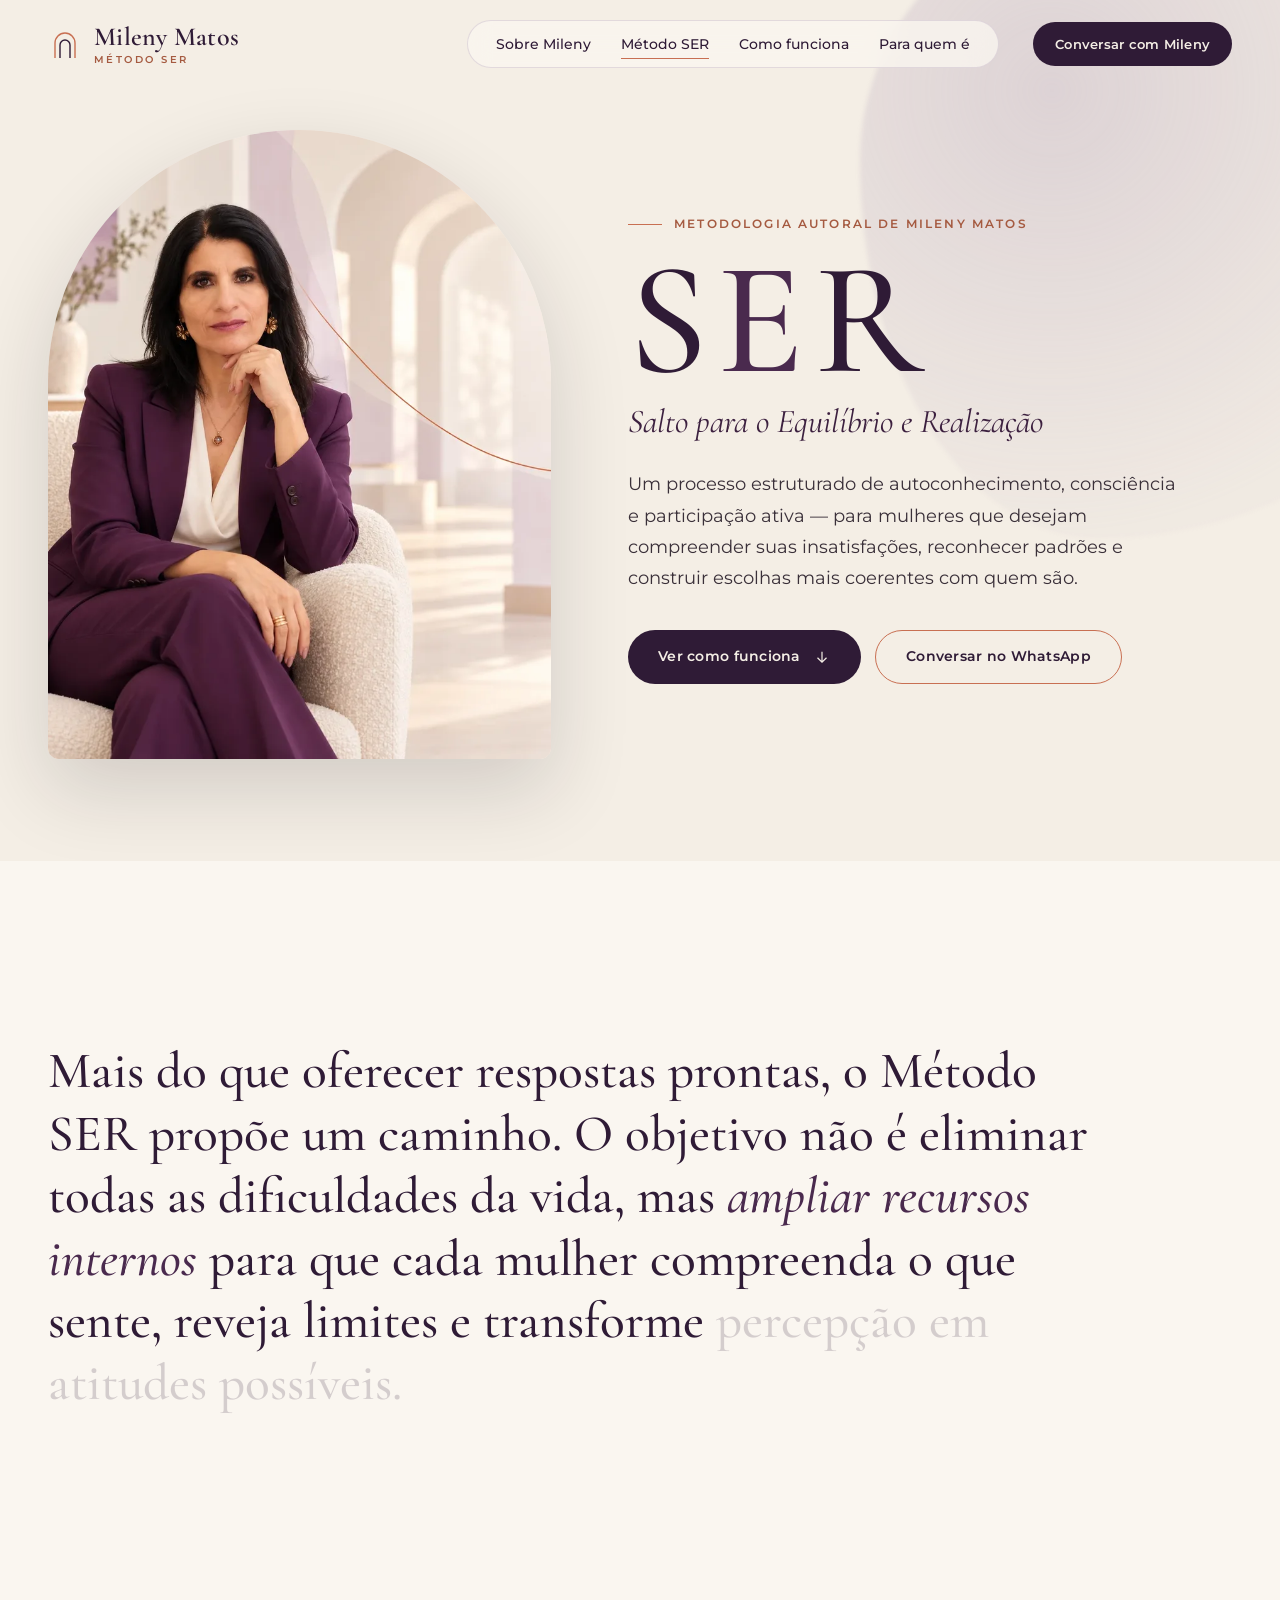
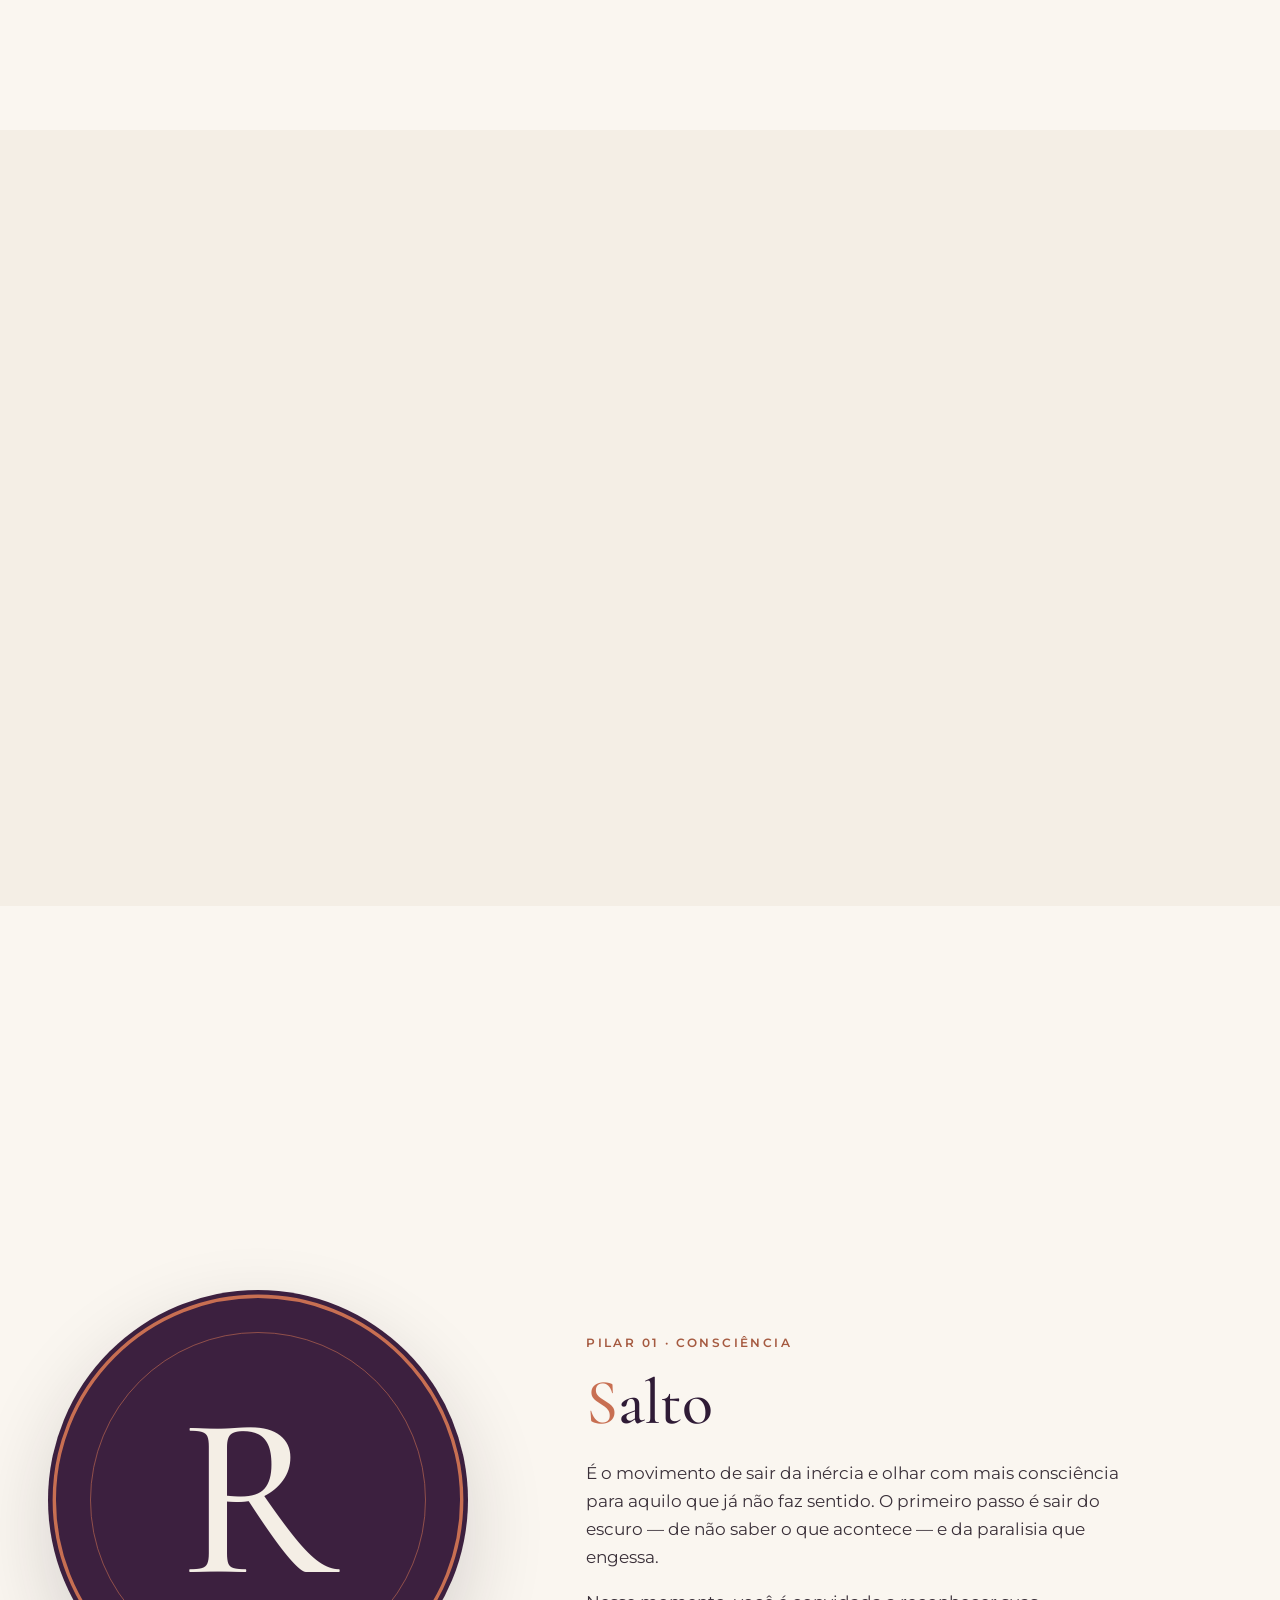
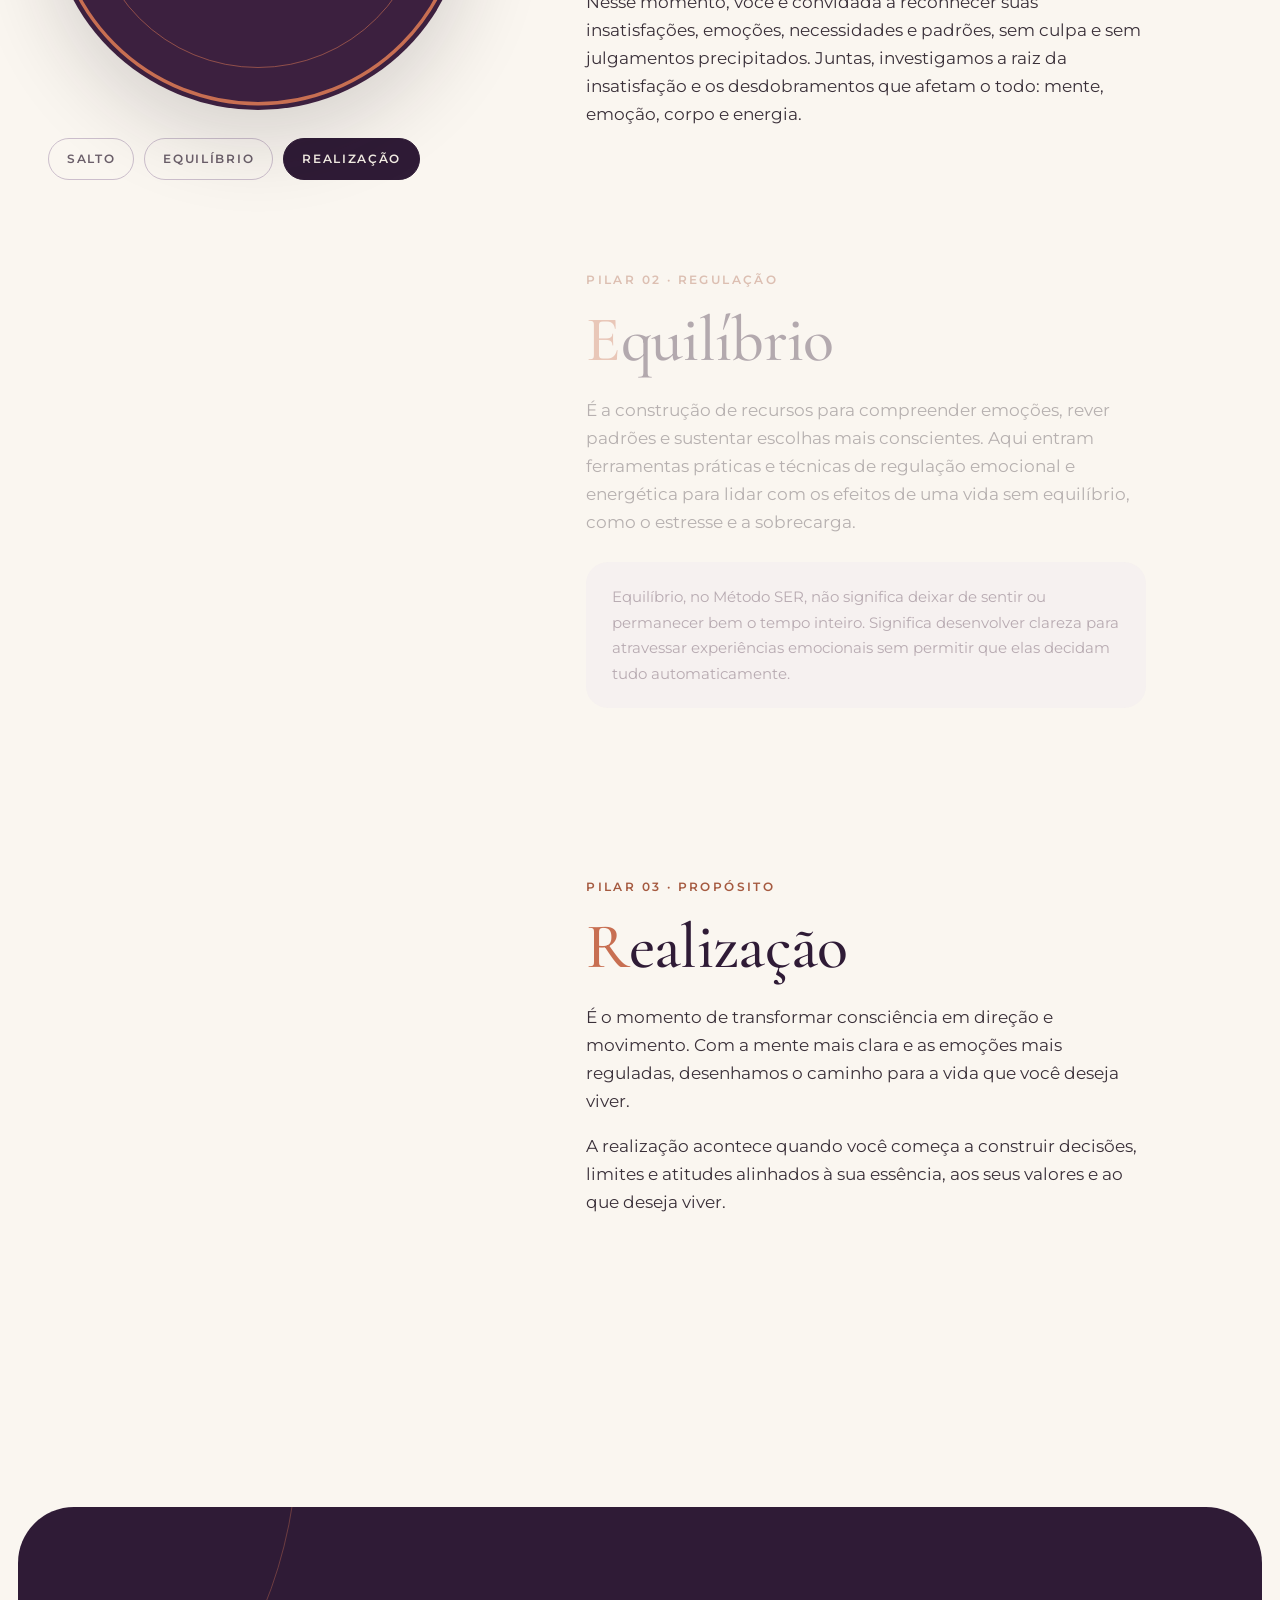
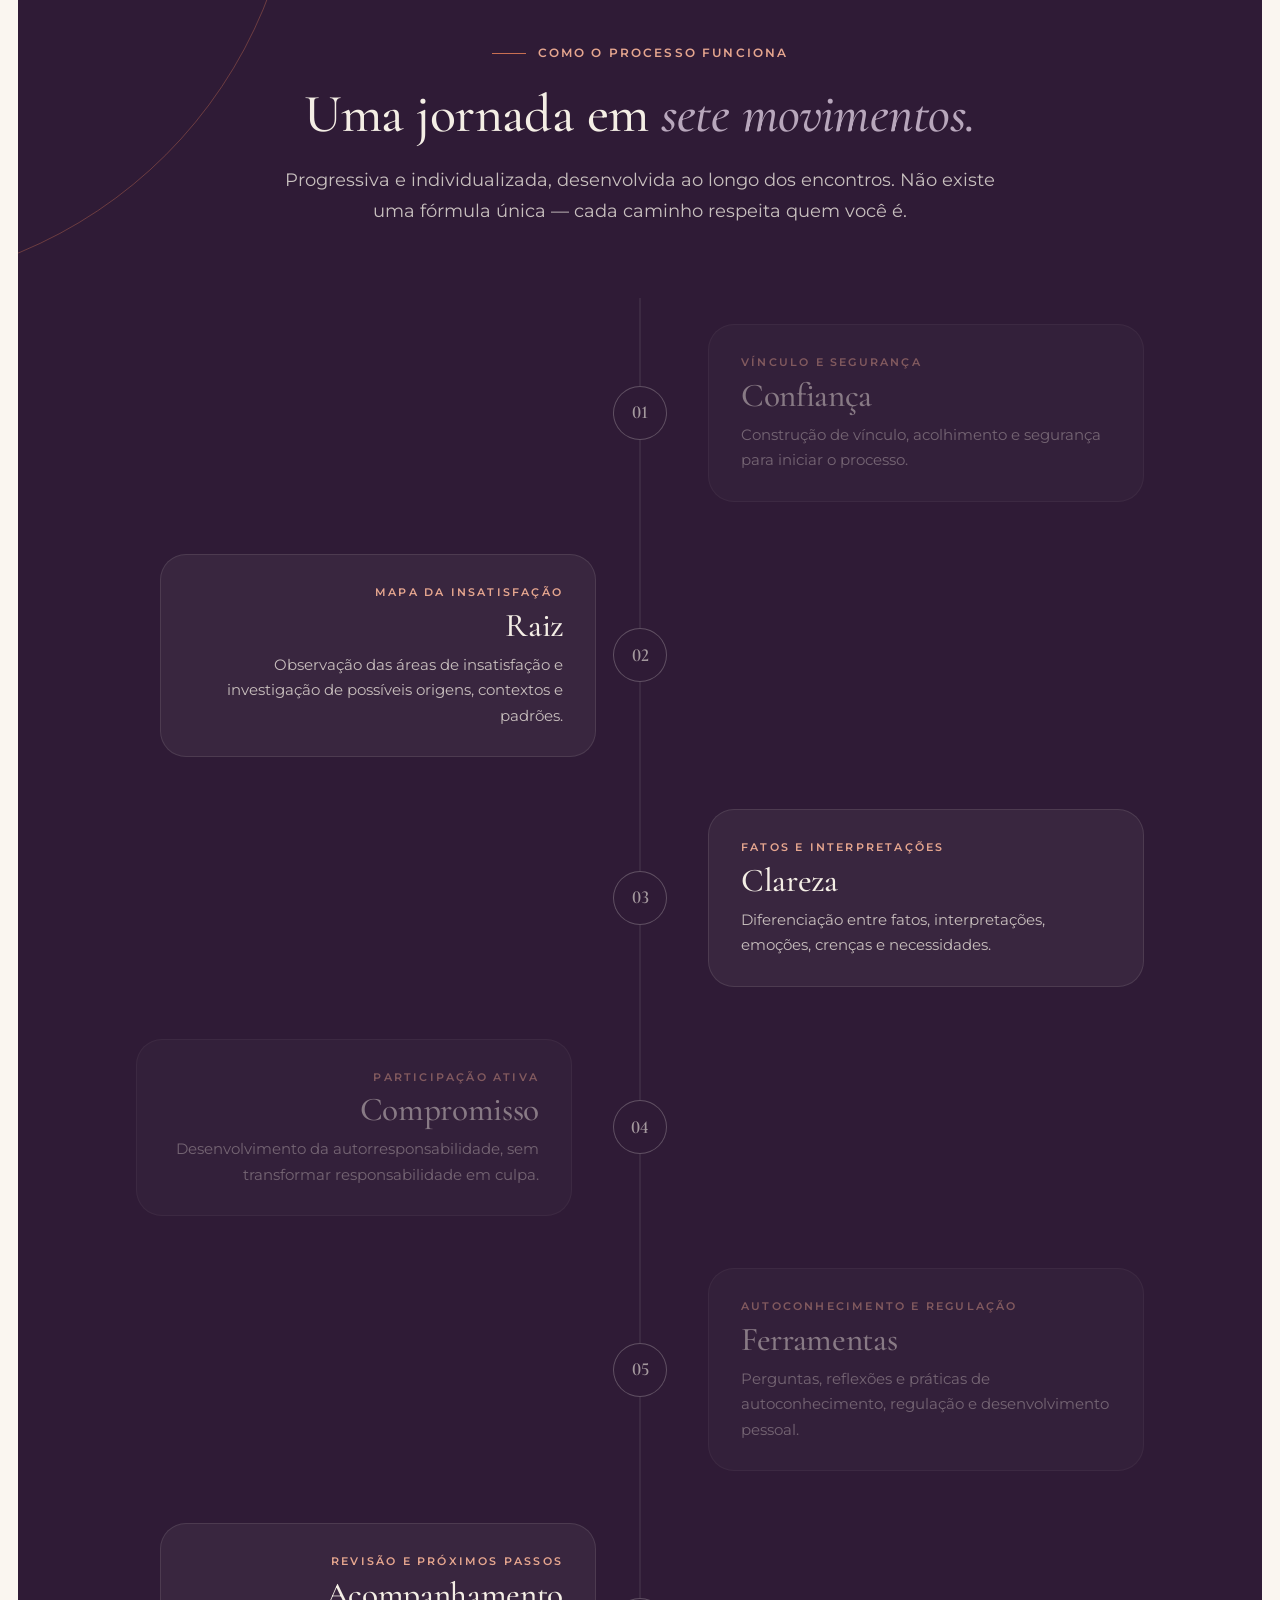
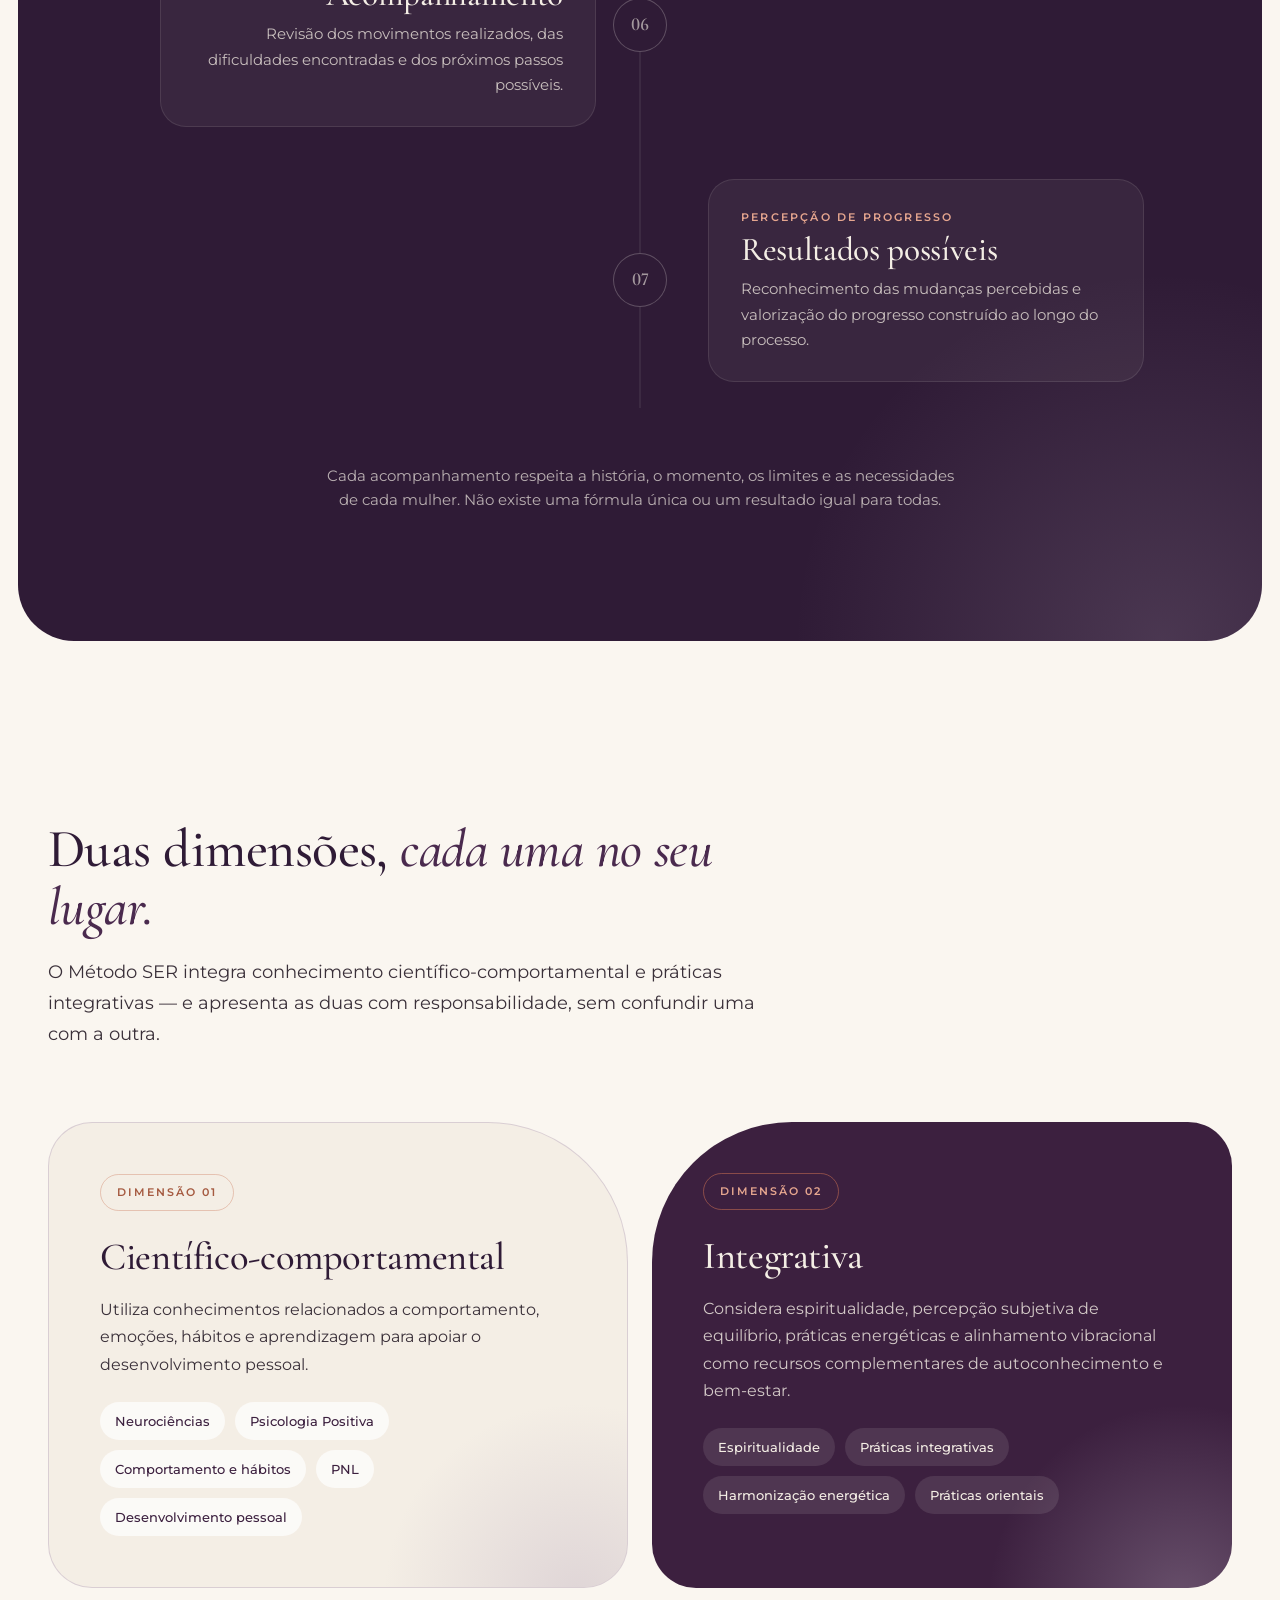
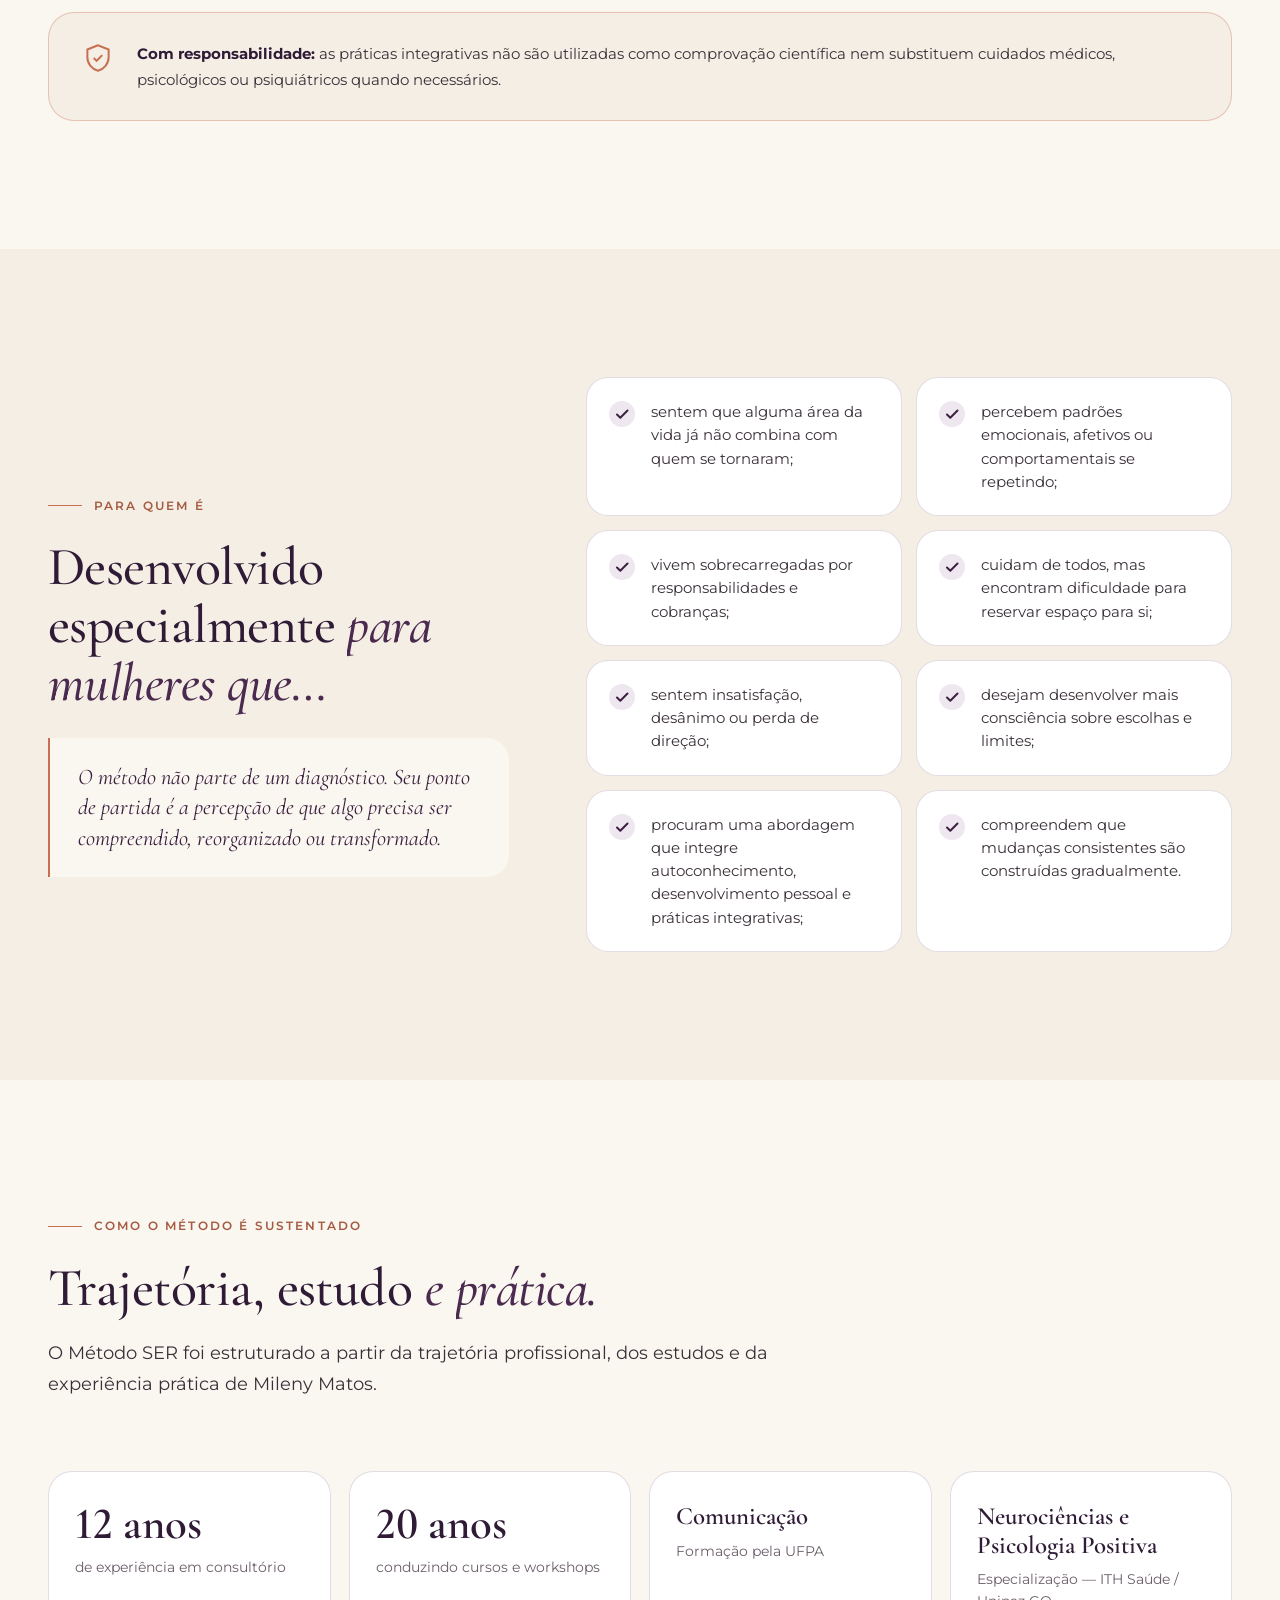
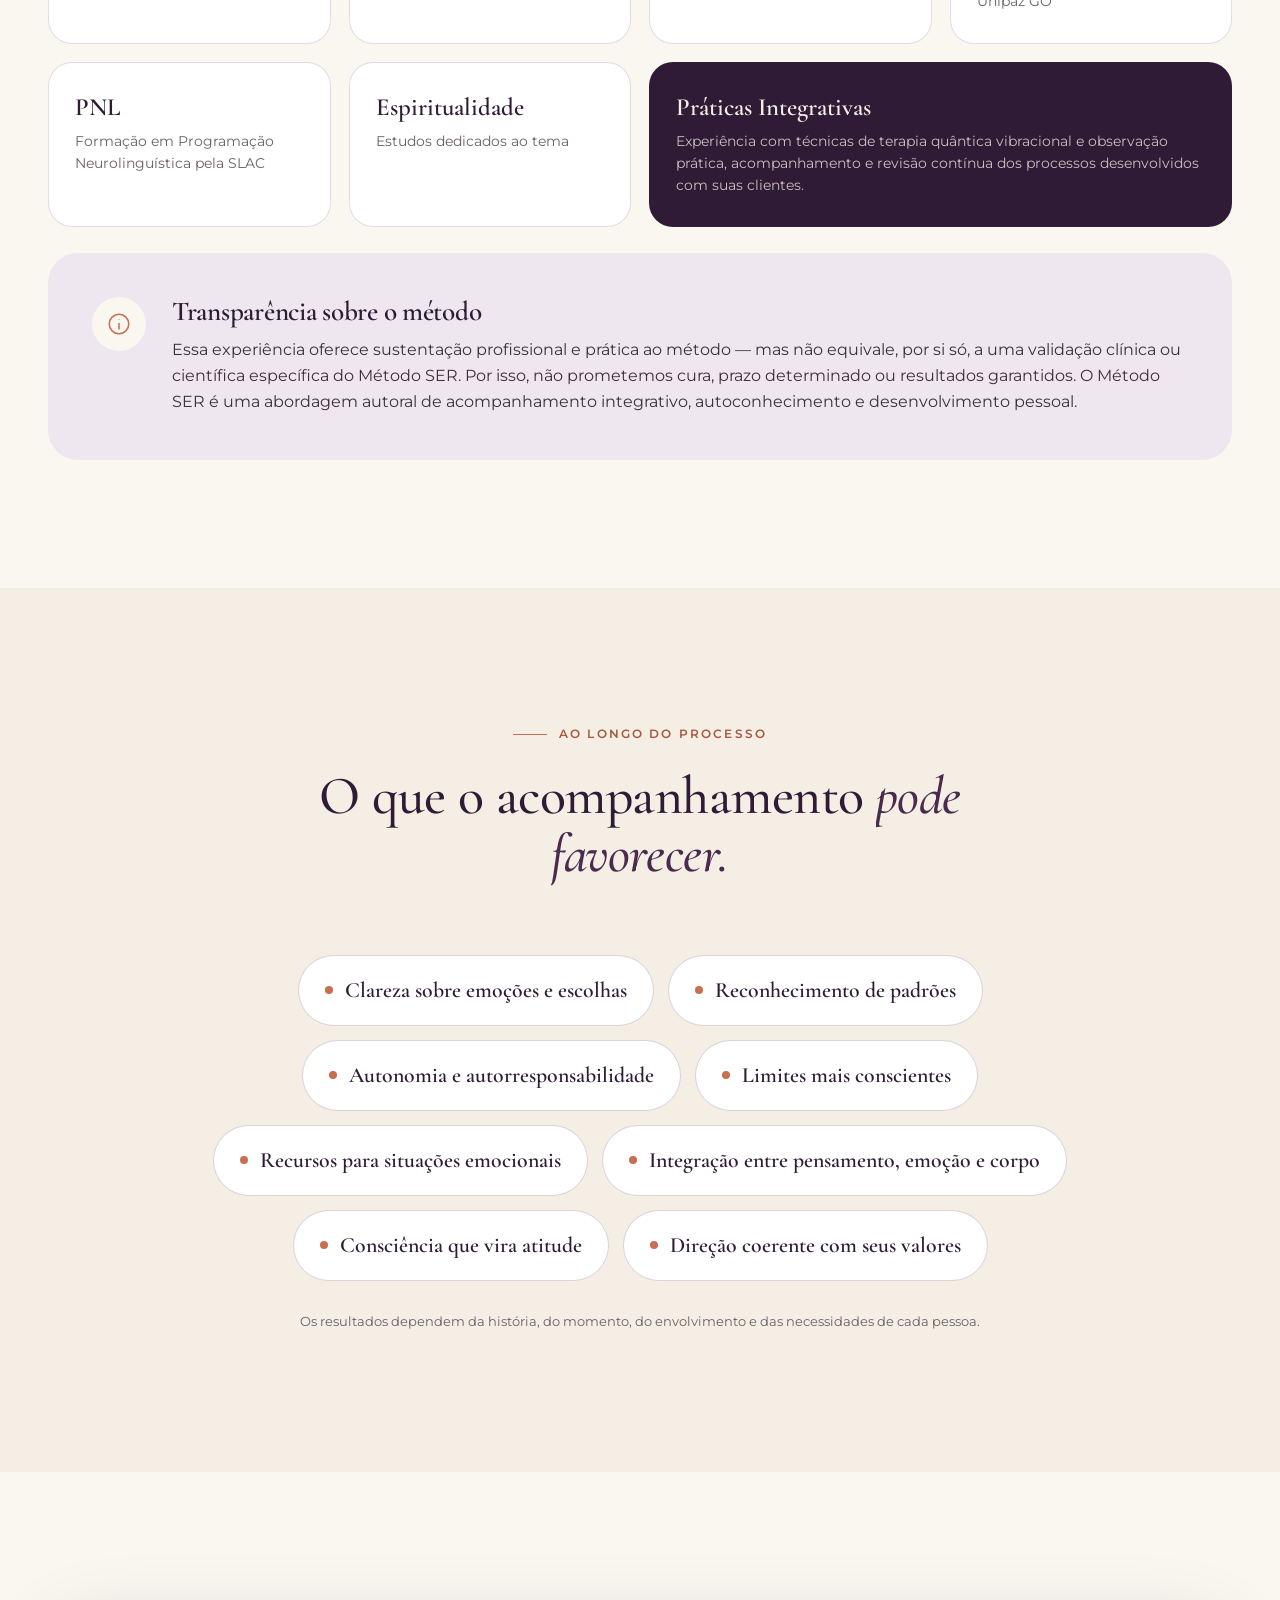
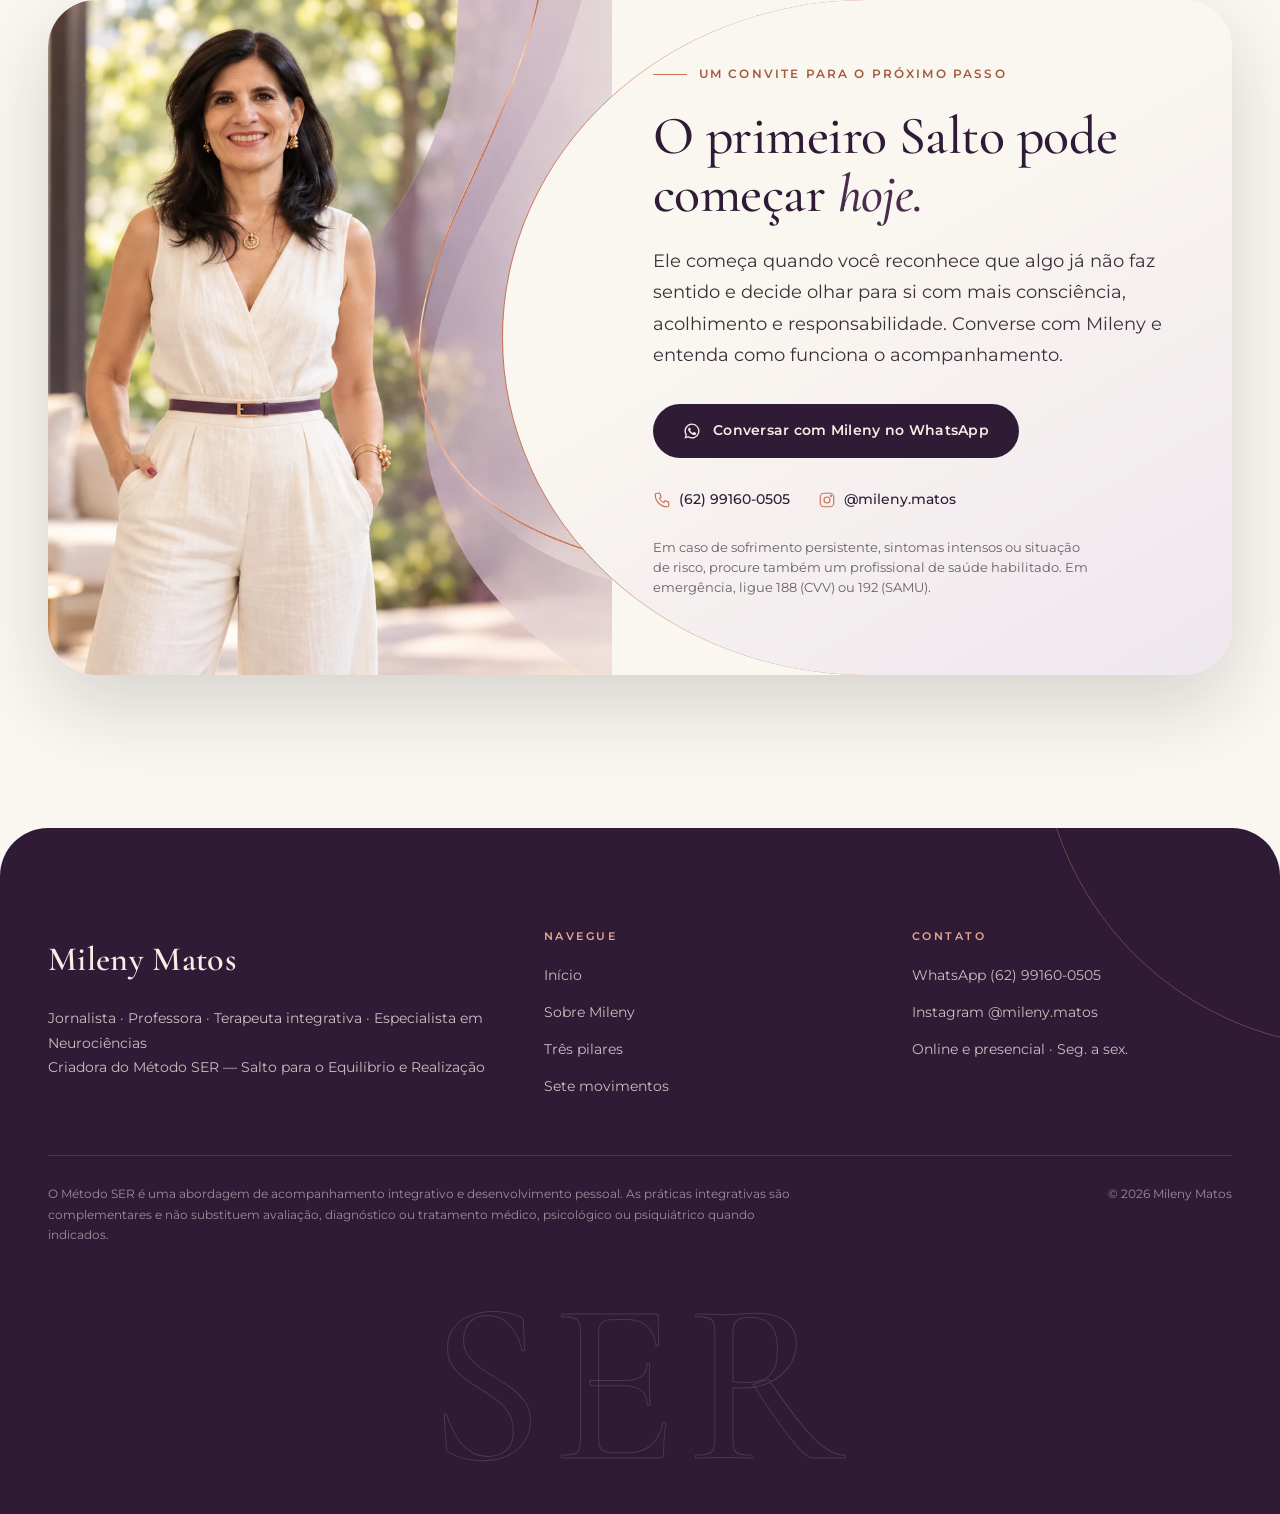
==== commit c09326f7: "Ajustes de conteúdo solicitados pela cliente - Hero: nova chamada "Liberte-se do peso..." e novo tex" ====
--- a/metodo-ser.html
+++ b/metodo-ser.html
@@ -267,11 +267,11 @@
           <p class="lead" data-reveal>O Método SER foi estruturado a partir da trajetória profissional, dos estudos e da experiência prática de Mileny Matos.</p>
         </div>
         <div class="basis-grid" data-stagger="0.07">
-          <div class="basis-item"><strong><span data-count="11">11</span> anos</strong><span>de experiência em consultório</span></div>
+          <div class="basis-item"><strong><span data-count="12">12</span> anos</strong><span>de experiência em consultório</span></div>
           <div class="basis-item"><strong><span data-count="20">20</span> anos</strong><span>conduzindo cursos e workshops</span></div>
           <div class="basis-item"><strong class="txt">Comunicação</strong><span>Formação pela UFPA</span></div>
-          <div class="basis-item"><strong class="txt">Neurociências e Psicologia Positiva</strong><span>Especialização e estudos</span></div>
-          <div class="basis-item"><strong class="txt">PNL</strong><span>Formação em Programação Neurolinguística</span></div>
+          <div class="basis-item"><strong class="txt">Neurociências e Psicologia Positiva</strong><span>Especialização — ITH Saúde / Unipaz GO</span></div>
+          <div class="basis-item"><strong class="txt">PNL</strong><span>Formação em Programação Neurolinguística pela SLAC</span></div>
           <div class="basis-item"><strong class="txt">Espiritualidade</strong><span>Estudos dedicados ao tema</span></div>
           <div class="basis-item wide"><strong class="txt">Práticas Integrativas</strong><span>Experiência com técnicas de terapia quântica vibracional e observação prática, acompanhamento e revisão contínua dos processos desenvolvidos com suas clientes.</span></div>
         </div>
--- a/assets/css/style.css
+++ b/assets/css/style.css
@@ -374,7 +374,12 @@
 }
 .hero .container { padding-top: 120px; padding-bottom: 96px; }
 .hero-content { max-width: 600px; }
-.hero h1 { margin-bottom: 28px; }
+.hero h1 { margin-bottom: 22px; }
+.hero-tagline {
+  font-family: var(--ff-title); font-style: italic; font-weight: 500;
+  font-size: clamp(1.35rem, 2.1vw, 1.75rem); line-height: 1.3; color: var(--plum-2);
+  margin-bottom: 18px; max-width: 540px;
+}
 .hero .lead { max-width: 520px; margin-bottom: 38px; }
 .hero-ctas { display: flex; flex-wrap: wrap; gap: 14px; }
 .hero-meta {
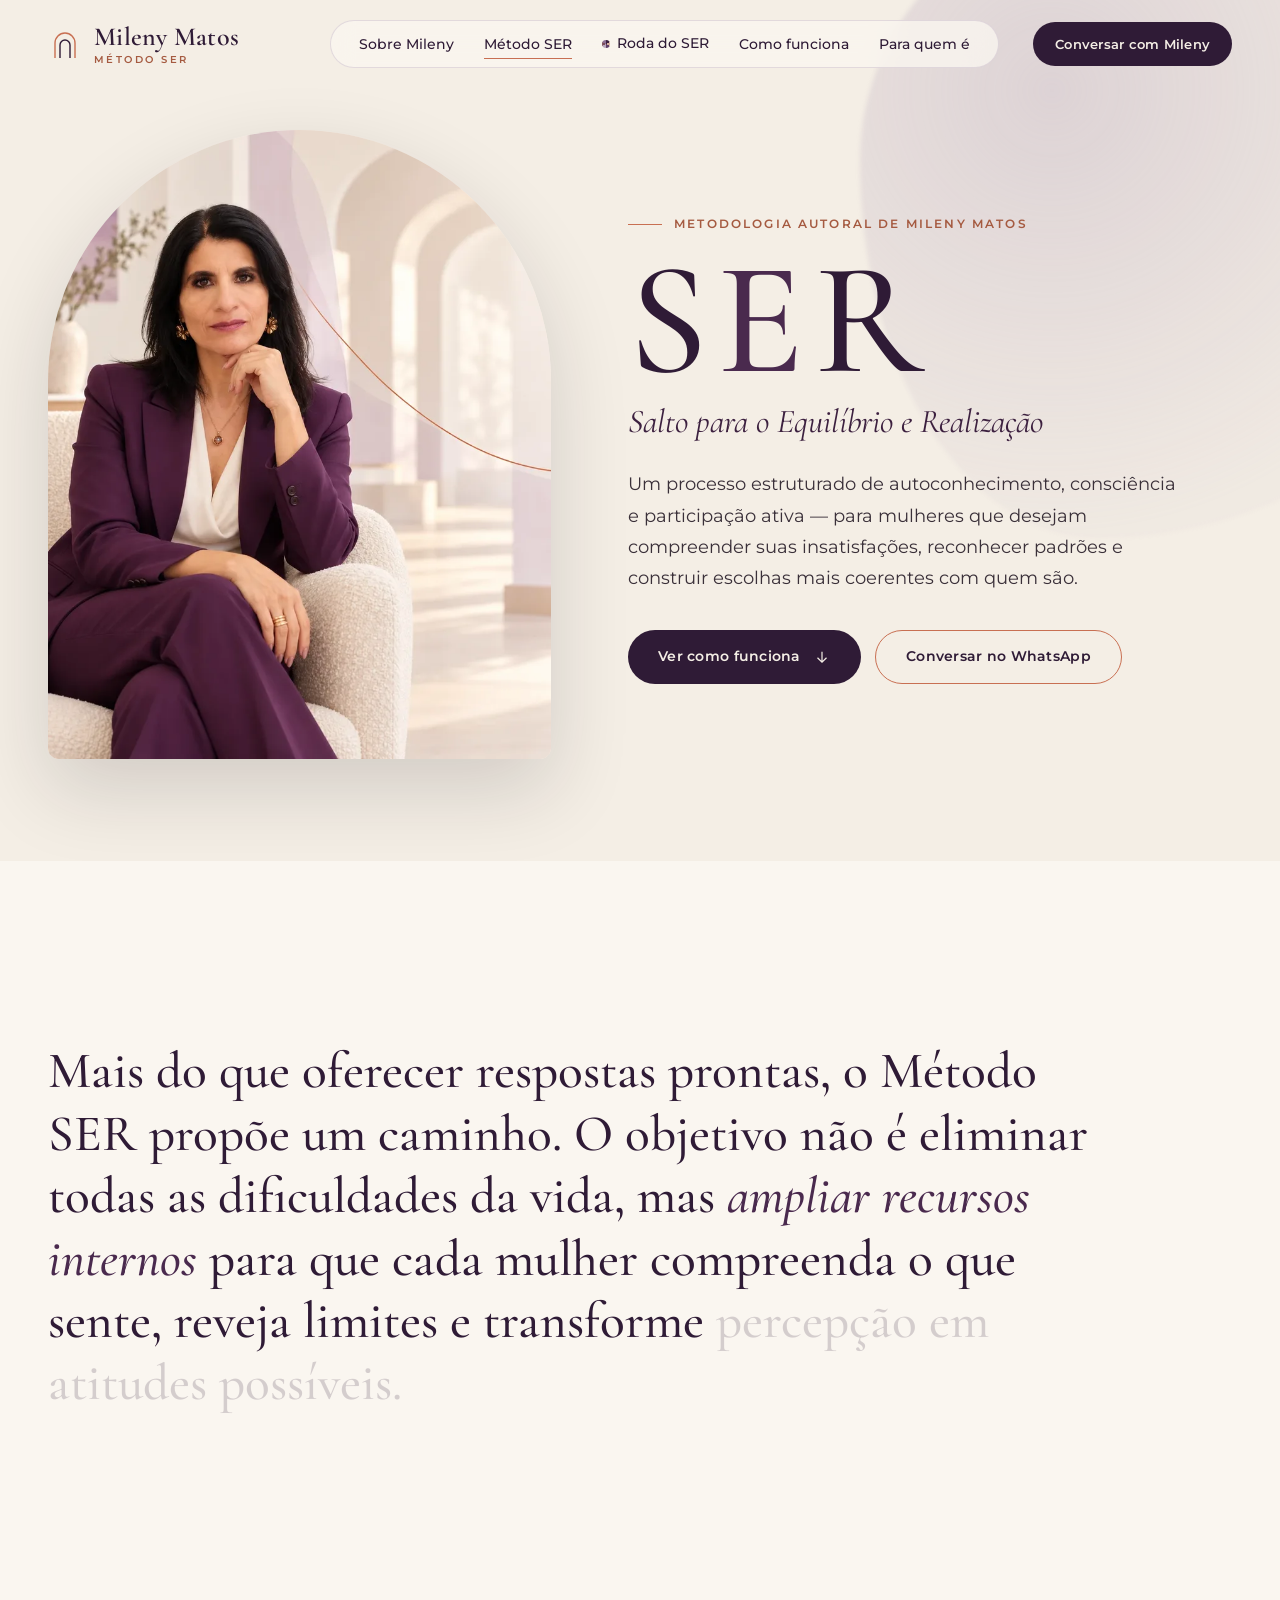
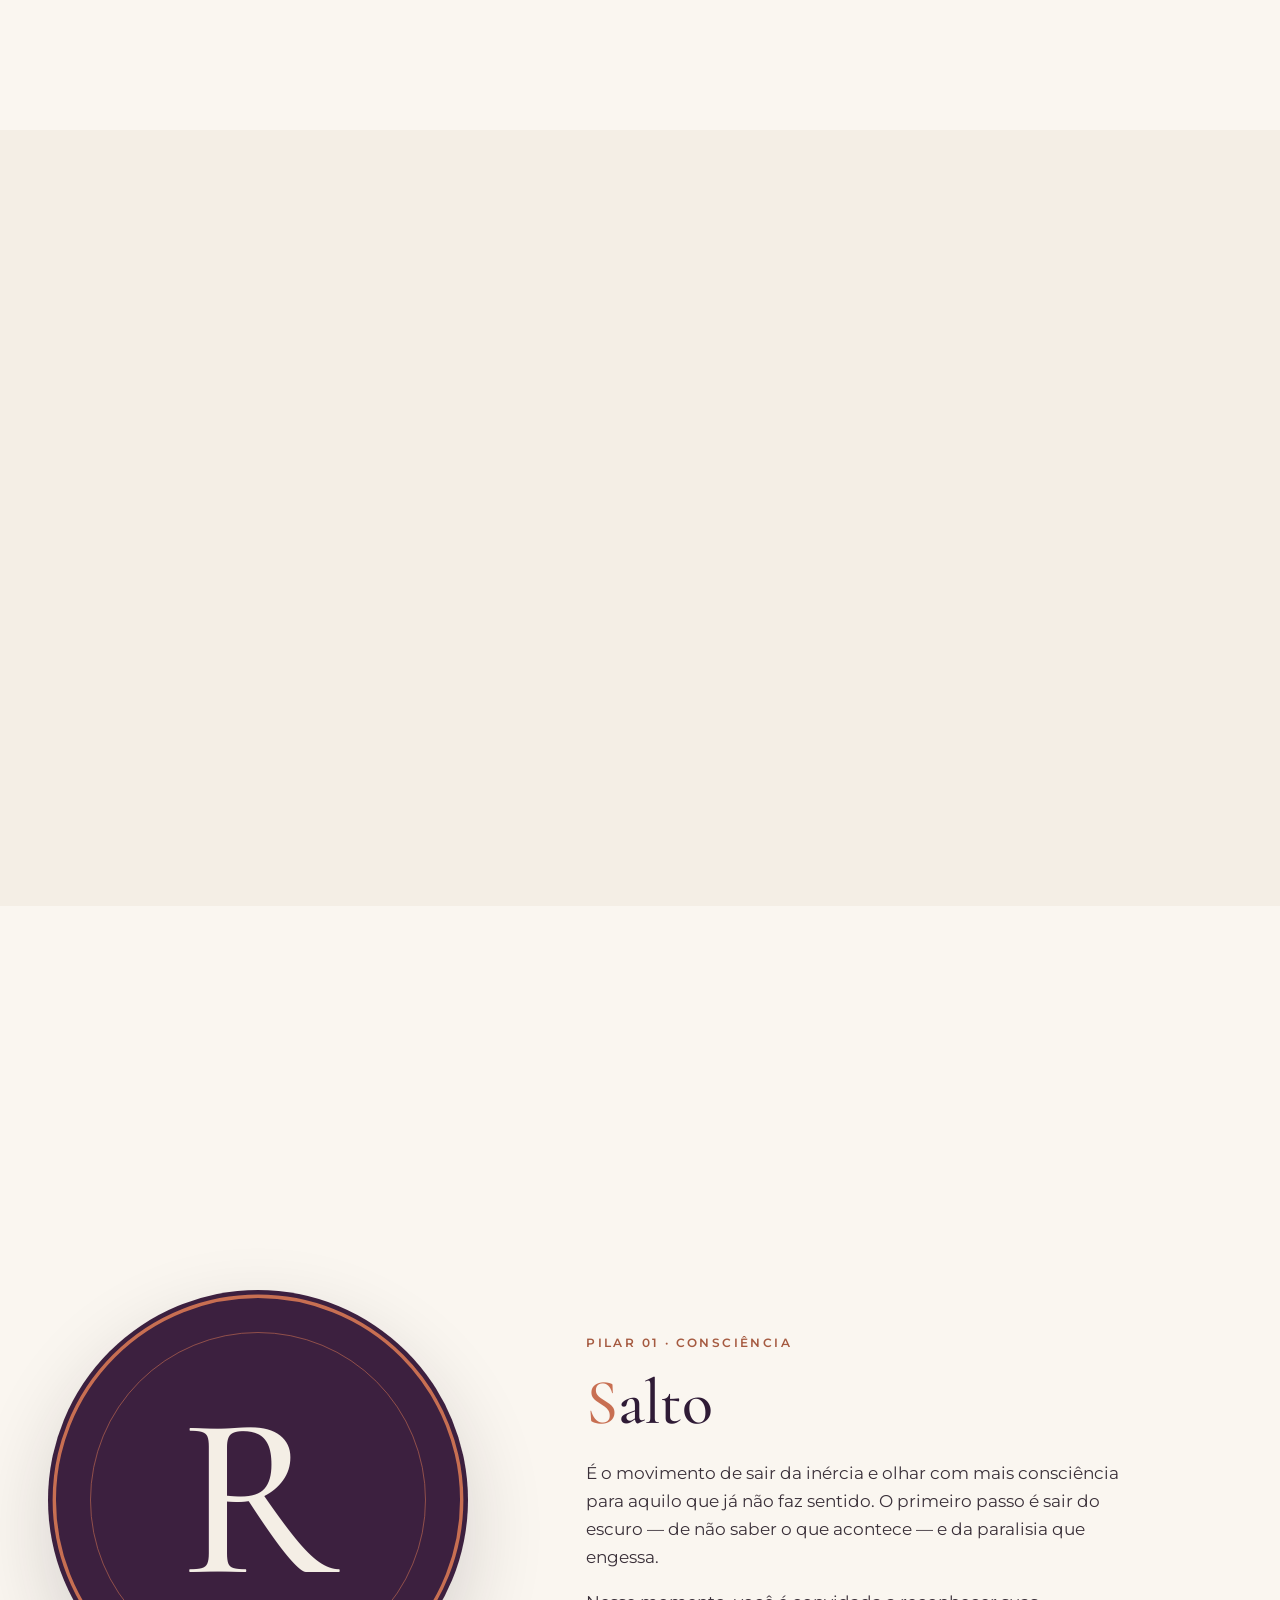
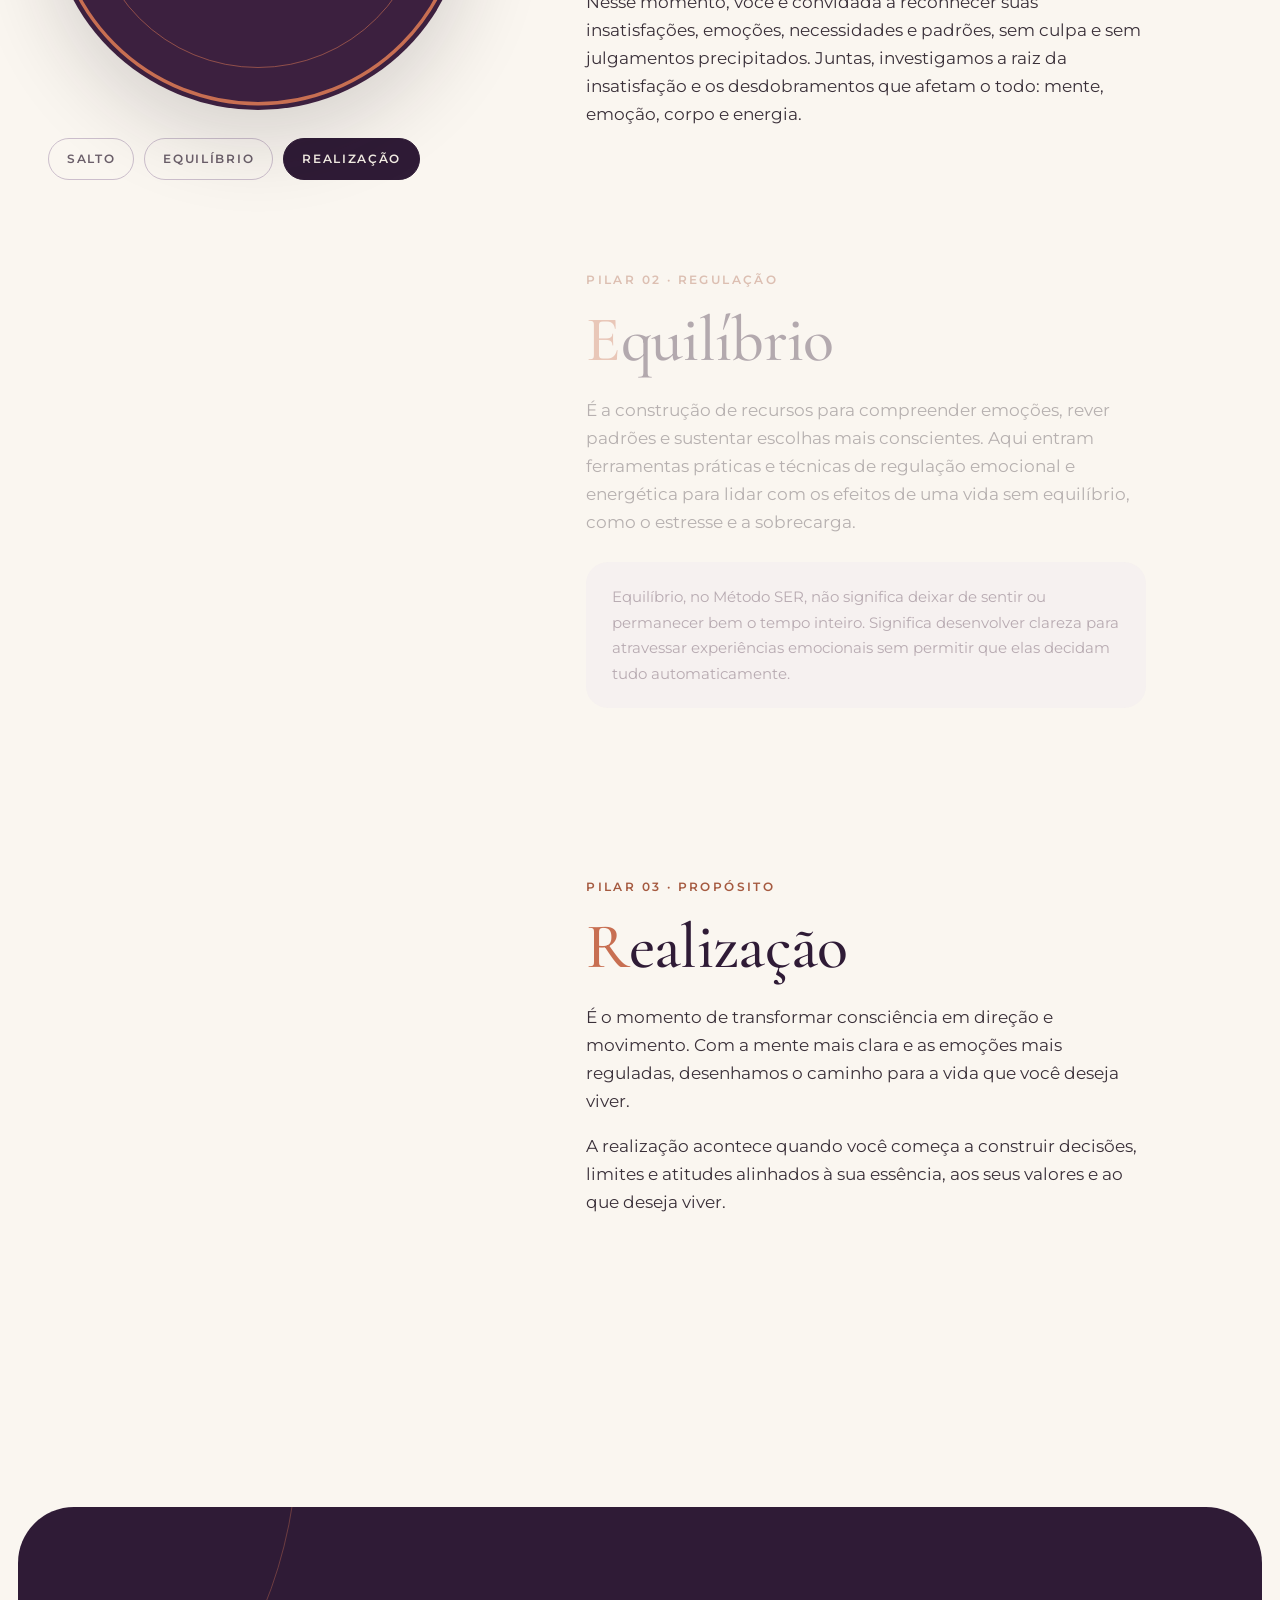
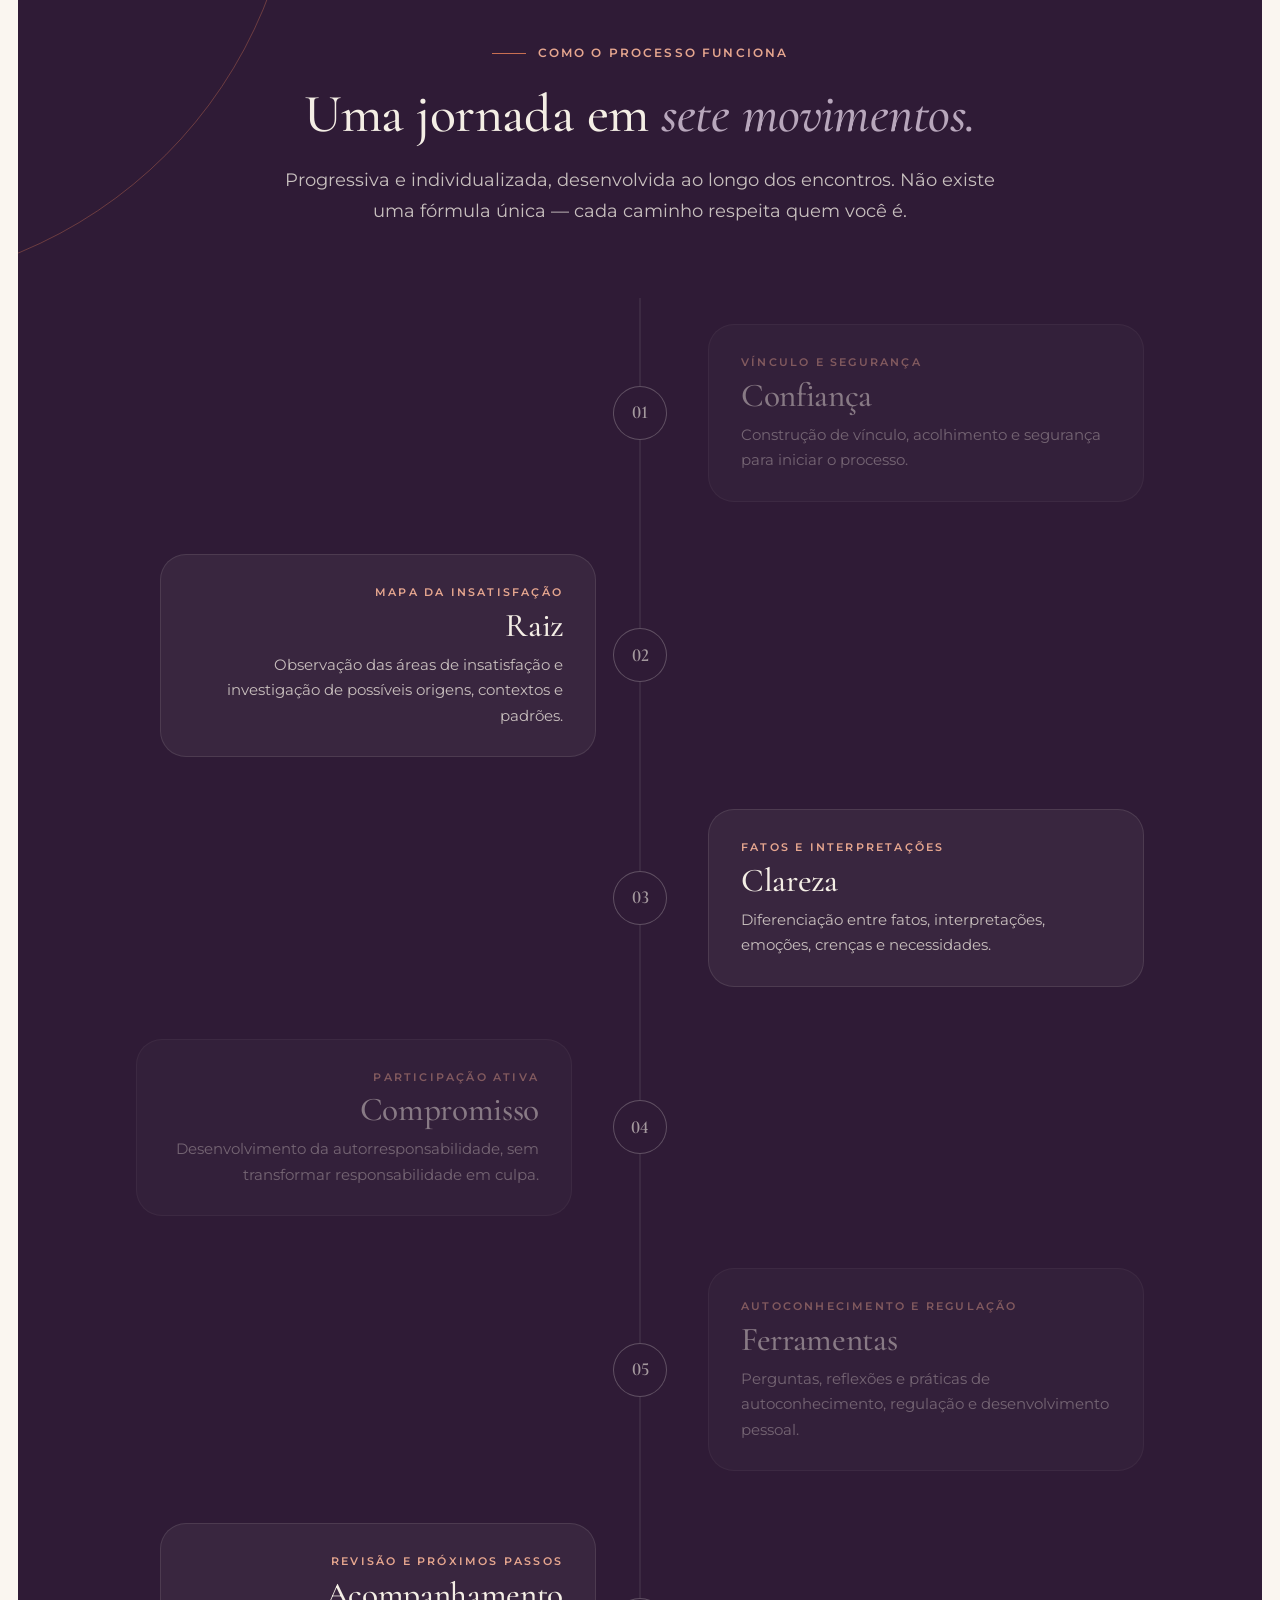
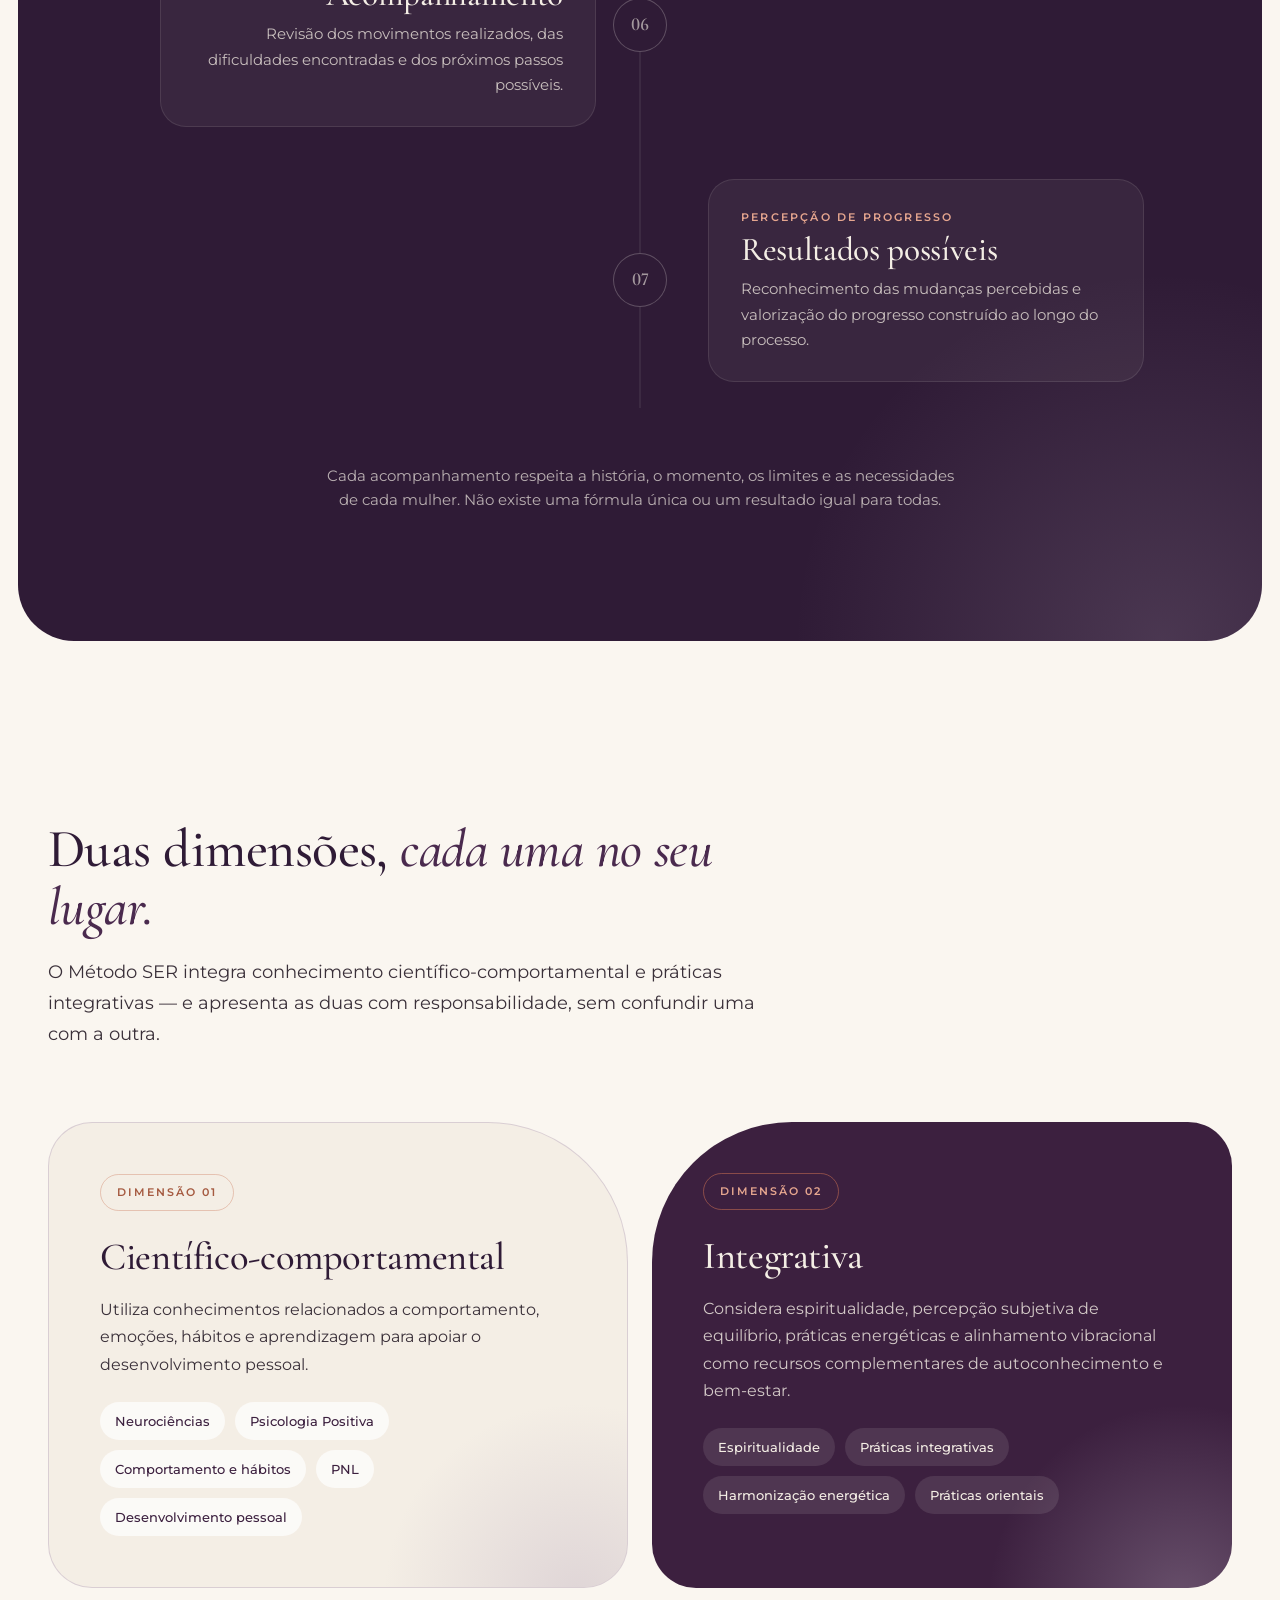
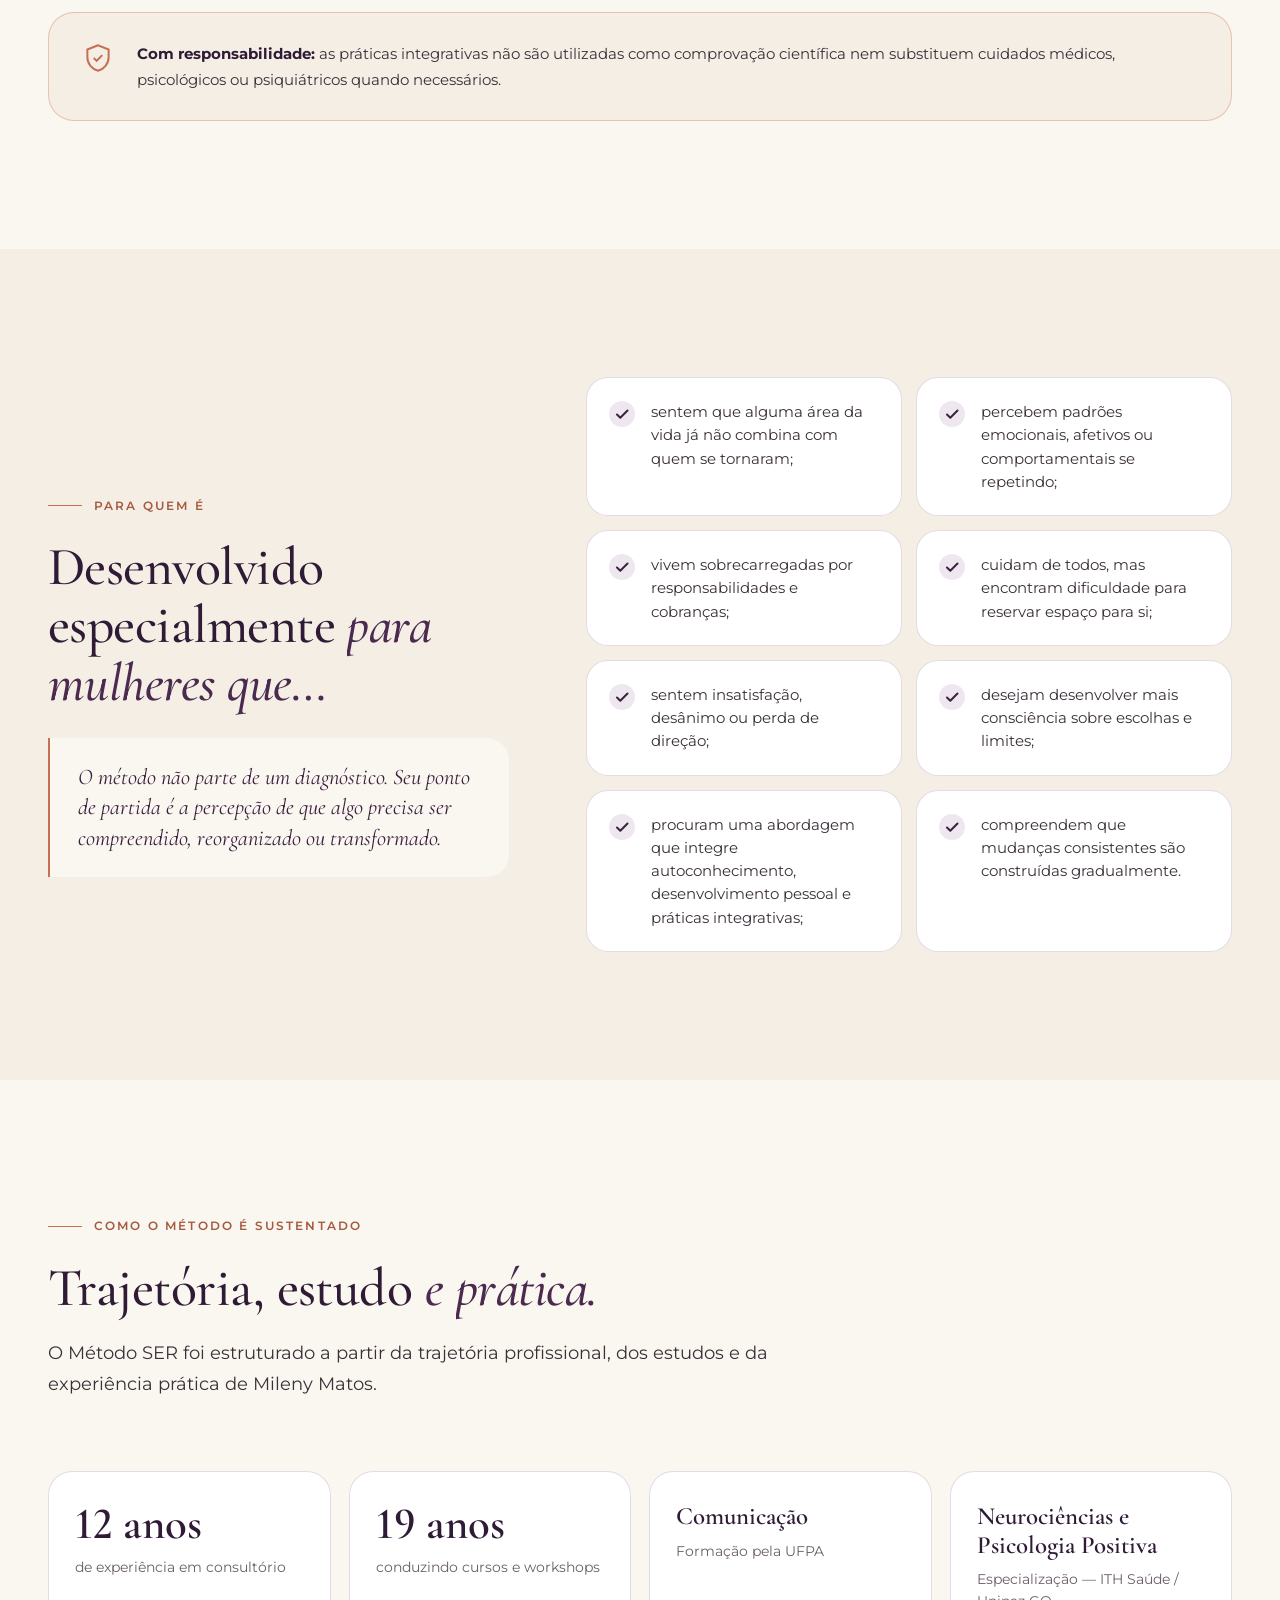
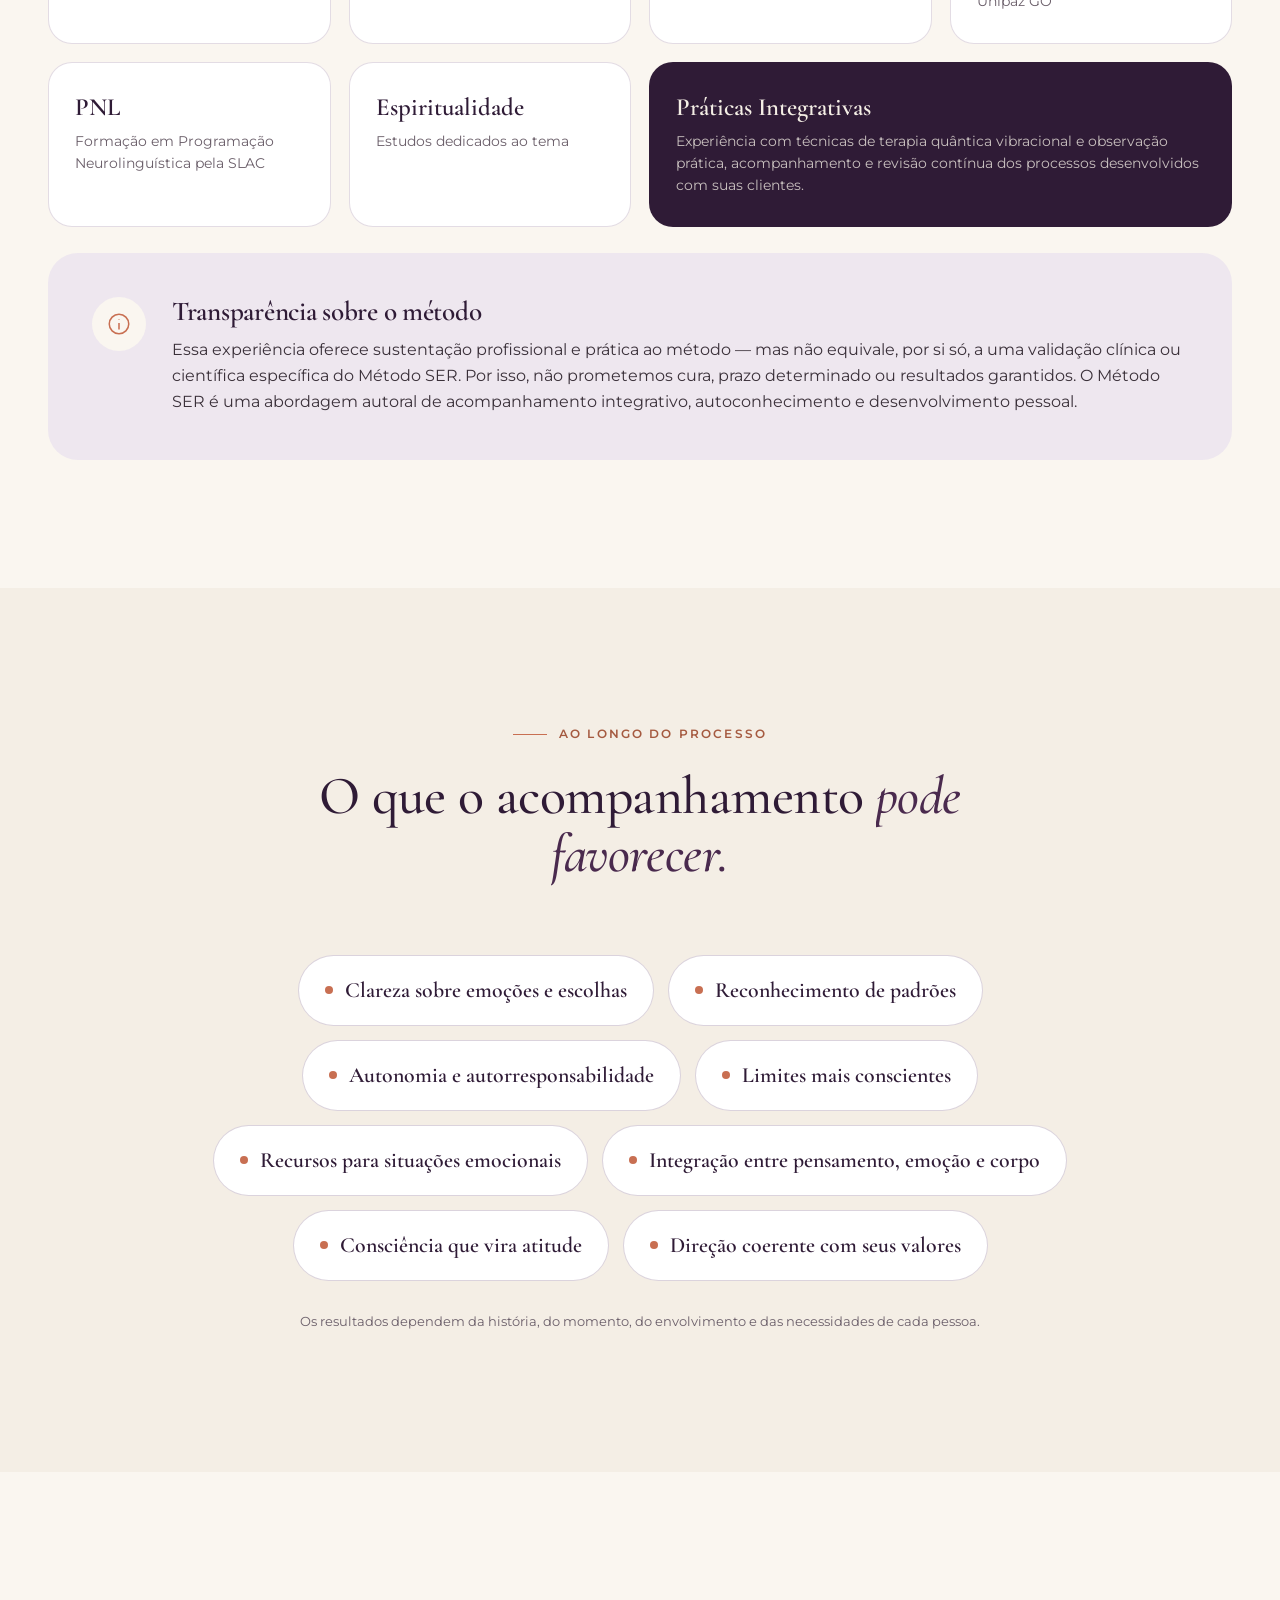
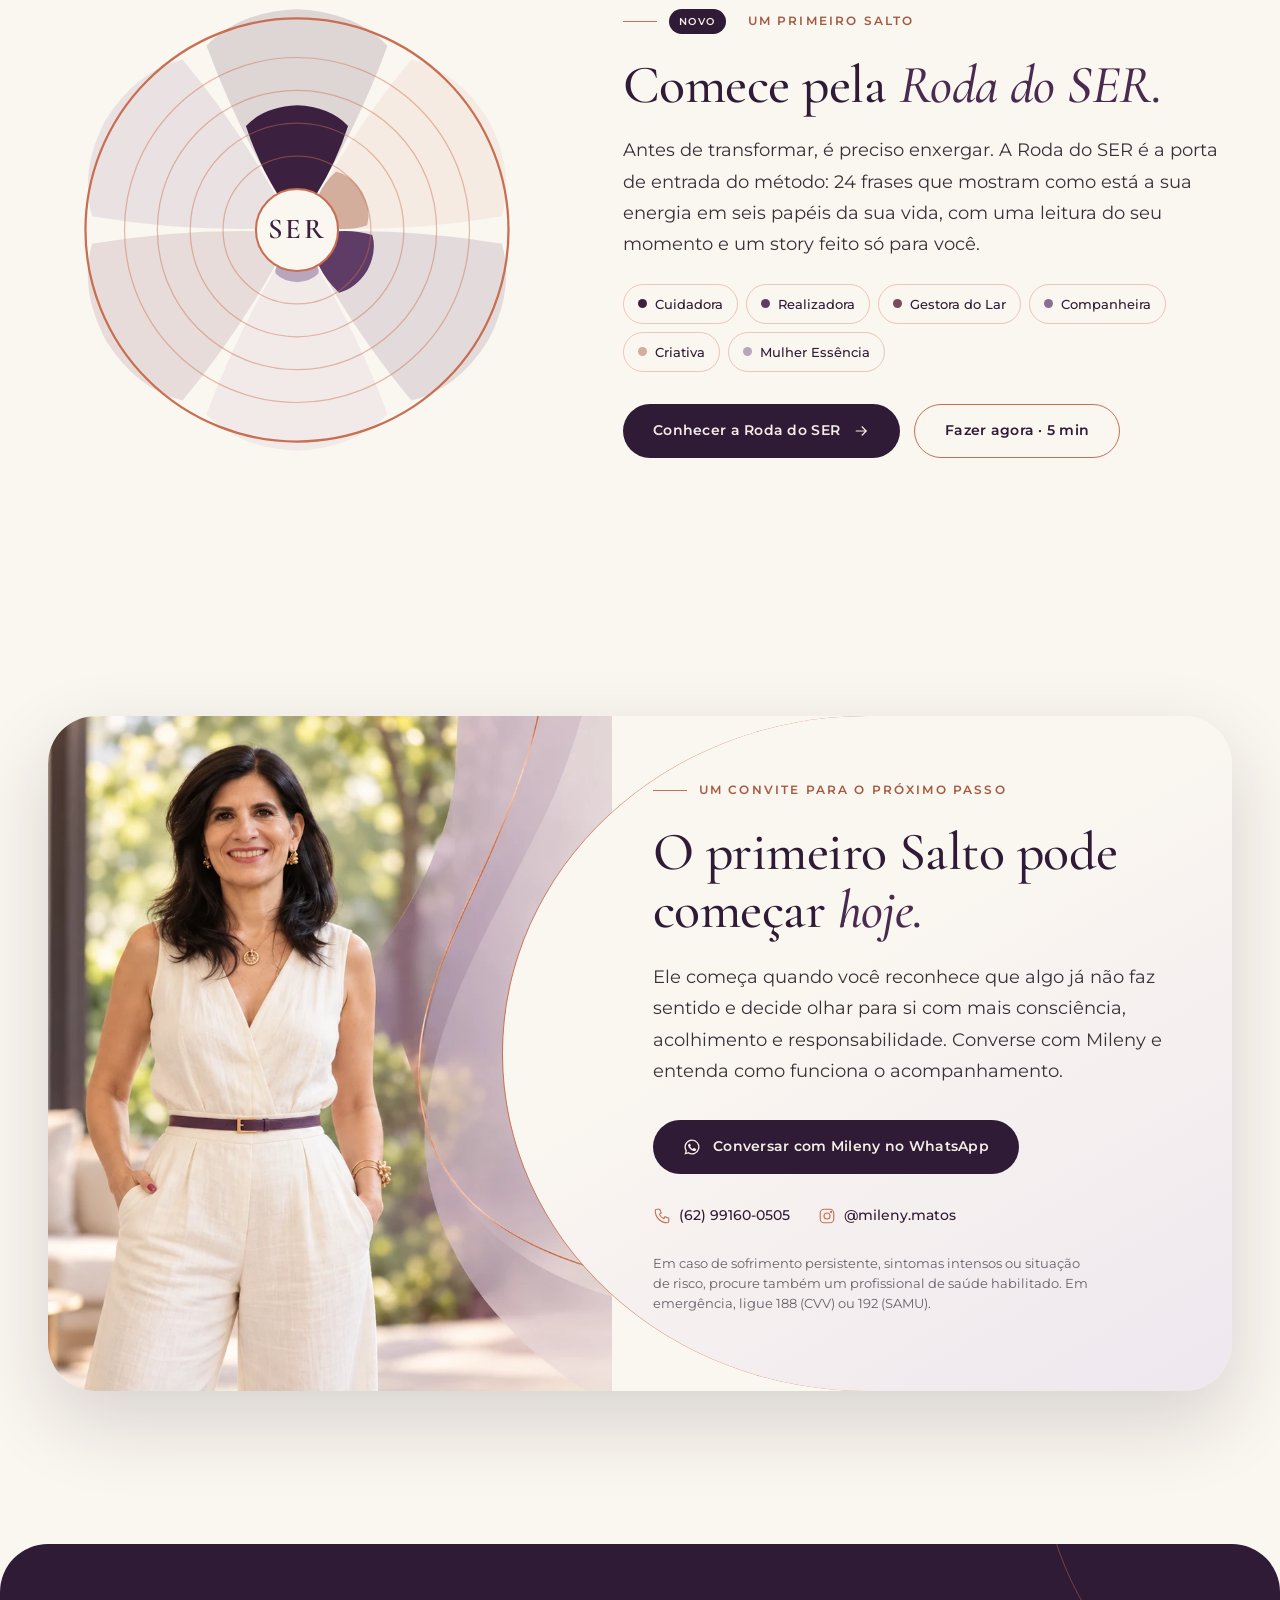
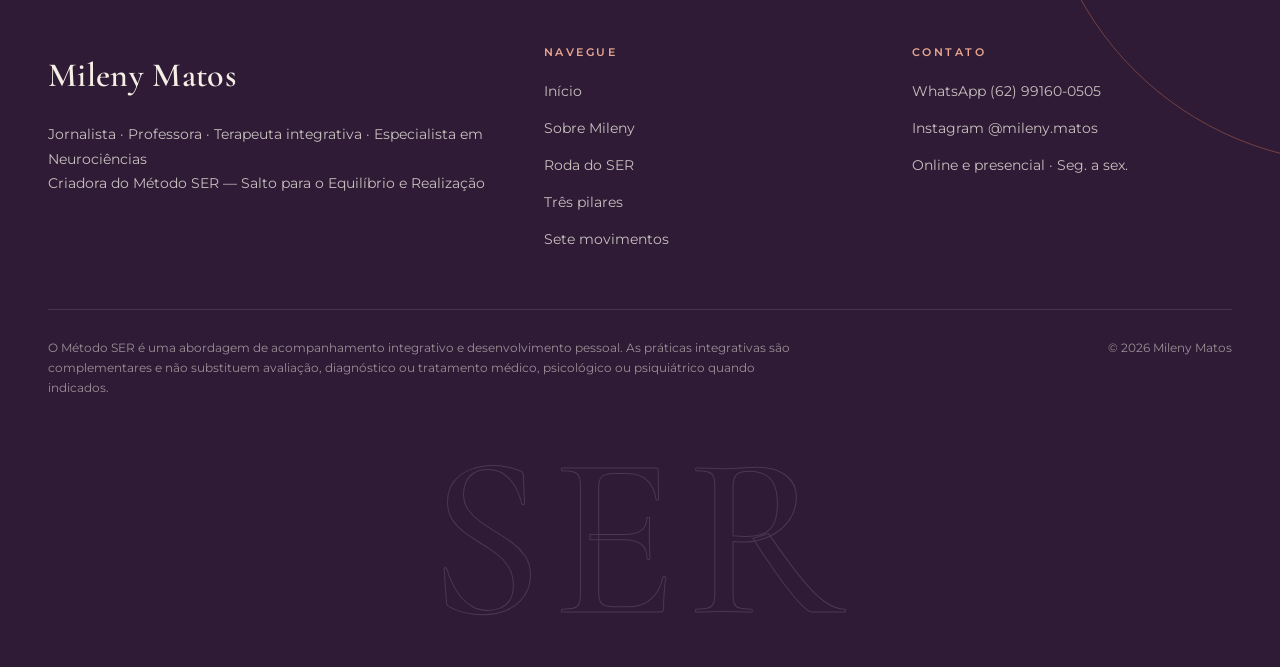
==== commit 548650f5: "Nova página Roda do SER e chamadas no site - roda-do-ser.html: página de campanha com roda interativ" ====
--- a/metodo-ser.html
+++ b/metodo-ser.html
@@ -42,6 +42,7 @@
         <ul class="nav-list">
           <li><a href="index.html#sobre">Sobre Mileny</a></li>
           <li><a href="metodo-ser.html" aria-current="page">Método SER</a></li>
+          <li><a class="nav-roda" href="roda-do-ser.html">Roda do SER</a></li>
           <li><a href="#movimentos">Como funciona</a></li>
           <li><a href="#para-quem">Para quem é</a></li>
         </ul>
@@ -55,6 +56,7 @@
     <ol>
       <li><a href="index.html">Início</a></li>
       <li><a href="index.html#sobre">Sobre Mileny</a></li>
+      <li><a href="roda-do-ser.html">Roda do SER</a></li>
       <li><a href="#pilares">Três pilares</a></li>
       <li><a href="#movimentos">Sete movimentos</a></li>
       <li><a href="#para-quem">Para quem é</a></li>
@@ -306,6 +308,23 @@
       </div>
     </section>
 
+    <!-- Roda do SER (chamada) -->
+    <section class="section rd-teaser rd-teaser-alt" aria-labelledby="rdt-title">
+      <div class="container rd-teaser-grid">
+        <div class="wheel" data-wheel="cycle" data-reveal="scale"></div>
+        <div>
+          <p class="eyebrow" data-reveal><span class="rd-new">Novo</span>Um primeiro Salto</p>
+          <h2 id="rdt-title" class="h-section" data-split>Comece pela <em>Roda do SER.</em></h2>
+          <p class="lead" data-reveal style="margin-top:20px">Antes de transformar, é preciso enxergar. A Roda do SER é a porta de entrada do método: 24 frases que mostram como está a sua energia em seis papéis da sua vida, com uma leitura do seu momento e um story feito só para você.</p>
+          <div class="rd-chips" data-stagger="0.06"><span><i style="--c:#3C203F"></i>Cuidadora</span><span><i style="--c:#5E3C66"></i>Realizadora</span><span><i style="--c:#7A4B5A"></i>Gestora do Lar</span><span><i style="--c:#8C6E93"></i>Companheira</span><span><i style="--c:#D4AE9C"></i>Criativa</span><span><i style="--c:#B8A7BC"></i>Mulher Essência</span></div>
+          <div class="hero-ctas" data-reveal>
+            <a class="btn" href="roda-do-ser.html" data-magnetic>Conhecer a Roda do SER <svg class="btn-icon" viewBox="0 0 24 24" fill="none" stroke="currentColor" stroke-width="1.6" aria-hidden="true"><path d="M5 12h14M13 6l6 6-6 6"/></svg></a>
+            <a class="btn btn-outline" href="https://milenymatos.github.io/roda-do-ser/" data-magnetic>Fazer agora · 5 min</a>
+          </div>
+        </div>
+      </div>
+    </section>
+
     <!-- Convite -->
     <section class="section cta-final" id="contato" aria-labelledby="cta-title">
       <div class="container">
@@ -349,6 +368,7 @@
           <ul>
             <li><a href="index.html">Início</a></li>
             <li><a href="index.html#sobre">Sobre Mileny</a></li>
+            <li><a href="roda-do-ser.html">Roda do SER</a></li>
             <li><a href="#pilares">Três pilares</a></li>
             <li><a href="#movimentos">Sete movimentos</a></li>
           </ul>
@@ -376,5 +396,6 @@
   </a>
 
   <script src="assets/js/main.js" defer></script>
+  <script src="assets/js/roda-ser.js" defer></script>
 </body>
 </html>
--- a/assets/css/style.css
+++ b/assets/css/style.css
@@ -189,6 +189,8 @@
 }
 .site-header.is-scrolled .container { height: 72px; }
 .site-header.is-hidden { transform: translateY(-100%); }
+/* com o menu aberto, o cabeçalho (e o botão de fechar) fica acima da camada do menu */
+.menu-open .site-header { z-index: 120; transform: none; }
 
 .brand { display: inline-flex; align-items: center; gap: 12px; color: var(--violet); }
 .brand-mark { width: 34px; height: 34px; flex: none; }
@@ -208,7 +210,7 @@
 }
 .site-header.is-scrolled .nav-list { background: transparent; border-color: transparent; backdrop-filter: none; -webkit-backdrop-filter: none; }
 .nav-list a {
-  position: relative; font-size: 14px; font-weight: 500; color: var(--violet); padding: 6px 0;
+  position: relative; white-space: nowrap; font-size: 14px; font-weight: 500; color: var(--violet); padding: 6px 0;
 }
 .nav-list a::after {
   content: ""; position: absolute; left: 0; right: 0; bottom: 0; height: 1px;
@@ -257,6 +259,8 @@
 .menu-open .mobile-menu li:nth-child(3) a { transition-delay: .39s; }
 .menu-open .mobile-menu li:nth-child(4) a { transition-delay: .46s; }
 .menu-open .mobile-menu li:nth-child(5) a { transition-delay: .53s; }
+.menu-open .mobile-menu li:nth-child(6) a { transition-delay: .6s; }
+.menu-open .mobile-menu li:nth-child(7) a { transition-delay: .67s; }
 .mobile-menu .btn { margin-top: 36px; width: 100%; opacity: 0; transform: translateY(20px); transition: opacity .6s .55s, transform .8s var(--ease-out) .55s; }
 .menu-open .mobile-menu .btn { opacity: 1; transform: none; }
 .mobile-menu-foot { margin-top: 28px; font-size: 13px; color: var(--muted); }
@@ -660,6 +664,67 @@
   background: var(--plum); color: var(--ivory); font-family: var(--ff-title); font-size: 13px; letter-spacing: .04em;
 }
 .reflection.dark .reflection-seal { background: var(--ivory); color: var(--violet); }
+
+/* ---------- Depoimentos ---------- */
+.testimonials { overflow: hidden; }
+.testi-head { display: flex; flex-wrap: wrap; align-items: flex-end; justify-content: space-between; gap: 32px; margin-bottom: clamp(40px, 6vw, 64px); }
+.testi-head .section-head { margin: 0; }
+.testi-head .lead { margin-top: 20px; }
+.testi-badge {
+  display: grid; justify-items: center; gap: 6px; text-align: center;
+  padding: 26px 34px; border-radius: 999px 999px 28px 28px;
+  background: var(--violet); color: var(--ivory); box-shadow: var(--shadow-lg);
+}
+.testi-badge strong { font-family: var(--ff-title); font-size: 3.2rem; line-height: 1; font-weight: 600; }
+.testi-badge > span { font-size: 12px; line-height: 1.5; color: var(--lavender); }
+.testi-stars { display: flex; gap: 3px; }
+.testi-stars svg { width: 16px; height: 16px; fill: var(--copper); }
+.testi-badge .testi-stars svg { fill: #E6A68F; }
+
+.testi-grid { columns: 3; column-gap: 22px; }
+.testi {
+  break-inside: avoid; margin: 0 0 22px; position: relative; overflow: hidden; isolation: isolate;
+  padding: 34px 32px 28px; border-radius: 28px; background: #fff;
+  border: 1px solid rgba(184, 167, 188, .4);
+  transition: transform .6s var(--ease-out), box-shadow .6s, border-color .6s;
+}
+.testi::before {
+  content: "\201C"; position: absolute; z-index: -1; right: 18px; top: -18px;
+  font-family: var(--ff-title); font-size: 9rem; line-height: 1; color: var(--lav-soft);
+  transition: transform .8s var(--ease-out), color .6s;
+}
+.testi:hover { transform: translateY(-6px); box-shadow: var(--shadow-lg); border-color: var(--copper-soft); }
+.testi:hover::before { transform: translateY(8px) rotate(-6deg); color: rgba(184, 167, 188, .45); }
+.testi blockquote { margin: 18px 0 26px; }
+.testi blockquote p { margin: 0; font-size: 15.5px; line-height: 1.75; color: var(--text); }
+.testi mark {
+  color: var(--violet); font-weight: 500;
+  background: linear-gradient(transparent 60%, rgba(184, 167, 188, .55) 60%) no-repeat left / 0% 100%;
+  -webkit-box-decoration-break: clone; box-decoration-break: clone;
+  transition: background-size 1.4s var(--ease-out) .5s;
+}
+.testi.is-in mark { background-size: 100% 100%; }
+.testi figcaption { display: flex; align-items: center; gap: 14px; padding-top: 20px; border-top: 1px solid rgba(184, 167, 188, .35); }
+.testi-avatar {
+  width: 44px; height: 44px; border-radius: 50%; flex: none; display: grid; place-items: center;
+  background: var(--plum); color: var(--ivory); font-family: var(--ff-title); font-size: 1.3rem; font-weight: 600;
+  transition: transform .6s var(--ease-out);
+}
+.testi:hover .testi-avatar { transform: rotate(-10deg) scale(1.06); }
+.testi figcaption strong { display: block; font-family: var(--ff-title); font-size: 1.25rem; font-weight: 600; color: var(--violet); line-height: 1.2; }
+.testi figcaption small { font-size: 12px; color: var(--muted); }
+
+.testi.dark { background: var(--violet); border-color: transparent; }
+.testi.dark::before { color: rgba(244, 238, 229, .07); }
+.testi.dark blockquote p { color: rgba(244, 238, 229, .82); font-family: var(--ff-title); font-size: 1.35rem; line-height: 1.45; }
+.testi.dark mark { color: var(--ivory); background-image: linear-gradient(transparent 62%, rgba(200, 111, 82, .55) 62%); }
+.testi.dark figcaption { border-color: rgba(244, 238, 229, .14); }
+.testi.dark figcaption strong { color: var(--ivory); }
+.testi.dark figcaption small { color: var(--lavender); }
+.testi.dark .testi-avatar { background: var(--ivory); color: var(--violet); }
+.testi.lav { background: var(--lav-soft); }
+.testi.lav::before { color: rgba(255, 255, 255, .7); }
+.testi-note { margin-top: 18px; text-align: center; }
 
 /* ---------- FAQ ---------- */
 .faq-grid { display: grid; grid-template-columns: minmax(0, 4fr) minmax(0, 7fr); gap: clamp(40px, 6vw, 100px); }
@@ -997,6 +1062,12 @@
 /* =========================================================
    RESPONSIVO
    ========================================================= */
+/* 5 itens no menu não cabem abaixo de ~1180px: usa o menu hambúrguer */
+@media (max-width: 1180px) {
+  .nav-list, .nav > .btn { display: none; }
+  .menu-toggle { display: block; }
+}
+
 @media (max-width: 1100px) {
   .benefits-grid { grid-template-columns: repeat(2, 1fr); }
   .basis-grid { grid-template-columns: repeat(2, 1fr); }
@@ -1033,6 +1104,7 @@
   .journey-grid, .faq-grid, .for-grid { grid-template-columns: 1fr; }
   .journey-head, .faq-head, .for-head { position: relative; top: 0; }
   .care-grid { grid-template-columns: 1fr; }
+  .testi-grid { columns: 2; }
 
   .cta-card { grid-template-columns: 1fr; min-height: 0; }
   .cta-media { grid-column: 1; grid-row: 1; aspect-ratio: 4 / 3.6; }
@@ -1076,6 +1148,8 @@
   .stat > span { margin: 0; }
   .badge-float { position: relative; right: auto; bottom: auto; margin: -40px auto 0; width: max-content; max-width: 90%; }
   .benefits-grid { grid-template-columns: 1fr; }
+  .testi-grid { columns: 1; }
+  .testi-badge { width: 100%; border-radius: 28px; }
   .basis-grid { grid-template-columns: 1fr; }
   .basis-item.wide { grid-column: auto; }
   .cred { grid-template-columns: 44px 1fr; }
@@ -1109,3 +1183,271 @@
   .fill-text .fw { opacity: 1; }
   .curtain { display: none; }
 }
+
+/* =========================================================
+   RODA DO SER (página + chamada na home)
+   ========================================================= */
+
+/* ---------- roda (SVG) ---------- */
+.wheel { position: relative; width: 100%; aspect-ratio: 1; }
+.wheel svg { width: 100%; height: 100%; overflow: visible; display: block; }
+.wp { transition: opacity .5s var(--ease-out), transform .7s var(--ease-out); }
+.wp-bg { fill-opacity: .15; }
+.w-ring { fill: none; stroke: var(--copper); stroke-opacity: .45; stroke-width: .6; }
+.w-rim { fill: none; stroke: var(--copper); stroke-width: 1.1; }
+.w-core { fill: var(--ivory-2); stroke: var(--copper); stroke-width: 1; }
+.w-center { font-family: var(--ff-title); font-weight: 600; font-size: 14px; letter-spacing: 1.2px; fill: var(--plum); text-anchor: middle; dominant-baseline: middle; }
+.w-label { font-family: var(--ff-body); font-size: 8.6px; font-weight: 600; letter-spacing: .4px; fill: var(--muted); dominant-baseline: middle; transition: fill .4s, opacity .4s; }
+.has-focus .wp:not(.is-focus) { opacity: .26; }
+.has-focus .wp.is-focus { transform: translate(var(--tx), var(--ty)); }
+.has-focus .w-label:not(.is-focus) { opacity: .45; }
+.has-focus .w-label.is-focus { fill: var(--violet); }
+
+/* ---------- hero ---------- */
+.rd-hero { position: relative; padding: 130px 0 clamp(64px, 8vw, 110px); background: var(--ivory); overflow: hidden; isolation: isolate; }
+.rd-hero .wave-blob { width: 680px; height: 680px; right: -200px; top: -160px; z-index: -1; }
+.rd-hero-grid { display: grid; grid-template-columns: minmax(0, 1.05fr) minmax(0, .95fr); gap: clamp(32px, 5vw, 80px); align-items: center; }
+.rd-hero h1 { font-size: clamp(3.2rem, 7vw, 5.8rem); font-weight: 500; line-height: .95; margin-bottom: 14px; }
+.rd-hero-sub { font-family: var(--ff-title); font-style: italic; font-size: clamp(1.5rem, 2.6vw, 2.1rem); line-height: 1.2; color: var(--plum-2); margin-bottom: 26px; max-width: 520px; }
+.rd-hero .lead { max-width: 540px; margin-bottom: 34px; }
+.rd-facts { display: flex; flex-wrap: wrap; gap: 10px; margin-top: 30px; }
+.rd-fact {
+  display: inline-flex; align-items: center; gap: 10px; padding: 10px 18px; border-radius: 999px;
+  background: rgba(255, 255, 255, .7); border: 1px solid rgba(184, 167, 188, .5);
+  font-size: 13px; font-weight: 600; color: var(--violet);
+}
+.rd-fact svg { width: 16px; height: 16px; color: var(--copper); }
+.rd-hero-note { margin-top: 22px; max-width: 520px; }
+.rd-stage { position: relative; max-width: 560px; width: 100%; margin-inline: auto; }
+.rd-stage::before {
+  content: ""; position: absolute; inset: 4%; border-radius: 50%;
+  border: 1px dashed var(--copper-soft); animation: spin 80s linear infinite;
+}
+.rd-stage::after {
+  content: ""; position: absolute; inset: 14%; z-index: -1; border-radius: 50%;
+  background: radial-gradient(circle, rgba(255, 255, 255, .9), rgba(244, 238, 229, 0) 70%);
+}
+.rd-stage .wheel { filter: drop-shadow(0 26px 40px rgba(47, 27, 54, .14)); }
+.rd-badge {
+  position: absolute; display: flex; align-items: center; gap: 10px; padding: 12px 18px; border-radius: 18px;
+  background: var(--ivory-2); box-shadow: var(--shadow); font-size: 12.5px; line-height: 1.35; color: var(--muted);
+  animation: floaty 7s ease-in-out infinite;
+}
+.rd-badge strong { font-family: var(--ff-title); font-size: 1.9rem; line-height: 1; color: var(--violet); font-weight: 600; }
+.rd-badge.b1 { left: -4%; top: 12%; }
+.rd-badge.b2 { right: -2%; bottom: 10%; animation-delay: -3s; }
+
+/* ---------- explorador dos papéis ---------- */
+.rd-roles { background: var(--ivory-2); }
+.rd-roles-grid { display: grid; grid-template-columns: minmax(0, 1fr) minmax(0, 1fr); gap: clamp(32px, 5vw, 80px); align-items: center; }
+.rd-roles .wheel { max-width: 540px; margin-inline: auto; }
+.rd-tabs { display: flex; flex-wrap: wrap; gap: 8px; margin-bottom: 26px; }
+.rd-tab {
+  display: inline-flex; align-items: center; gap: 9px; padding: 10px 16px; border-radius: 999px;
+  border: 1px solid rgba(184, 167, 188, .7); font-size: 13.5px; font-weight: 500; color: var(--violet);
+  transition: background .4s, color .4s, border-color .4s, transform .4s var(--ease-out);
+}
+.rd-tab i { width: 10px; height: 10px; border-radius: 50%; background: var(--c); flex: none; }
+.rd-tab:hover { transform: translateY(-2px); border-color: var(--copper-soft); }
+.rd-tab.is-active { background: var(--violet); border-color: var(--violet); color: var(--ivory); }
+.rd-panel {
+  position: relative; padding: clamp(28px, 4vw, 44px); border-radius: var(--r-organic);
+  background: #fff; border: 1px solid rgba(184, 167, 188, .4); box-shadow: var(--shadow); overflow: hidden;
+}
+.rd-panel::before { content: ""; position: absolute; left: 0; top: 0; bottom: 0; width: 4px; background: var(--role, var(--plum)); transition: background .5s; }
+.rd-panel h3 { font-size: clamp(2rem, 3.4vw, 2.7rem); font-weight: 500; }
+.rd-panel .rd-sub { margin: 4px 0 16px; font-size: 13px; font-weight: 600; letter-spacing: .14em; text-transform: uppercase; color: var(--copper-ink); }
+.rd-panel .rd-quote { margin: 20px 0; padding: 18px 20px; border-radius: 18px; background: var(--lav-soft); font-family: var(--ff-title); font-style: italic; font-size: 1.3rem; line-height: 1.35; color: var(--plum); }
+.rd-quote small { display: block; margin-bottom: 6px; font-family: var(--ff-body); font-style: normal; font-size: 11px; font-weight: 600; letter-spacing: .16em; text-transform: uppercase; color: var(--muted); }
+.rd-meta { display: grid; grid-template-columns: 1fr 1fr; gap: 14px; margin-top: 6px; }
+.rd-meta div { padding-top: 14px; border-top: 1px solid rgba(184, 167, 188, .45); font-size: 14px; }
+.rd-meta small { display: block; font-size: 11px; font-weight: 600; letter-spacing: .16em; text-transform: uppercase; color: var(--muted); margin-bottom: 4px; }
+.rd-meta b { font-family: var(--ff-title); font-size: 1.3rem; font-weight: 600; color: var(--violet); }
+.rd-panel .rd-metodo { margin: 18px 0 0; font-size: 14.5px; color: var(--text); }
+.rd-panel .rd-metodo strong { color: var(--violet); }
+.is-swap > * { animation: rdSwap .6s var(--ease-out) backwards; }
+.is-swap > *:nth-child(2) { animation-delay: .04s; } .is-swap > *:nth-child(3) { animation-delay: .08s; }
+.is-swap > *:nth-child(4) { animation-delay: .12s; } .is-swap > *:nth-child(5) { animation-delay: .16s; }
+.is-swap > *:nth-child(6) { animation-delay: .2s; }
+@keyframes rdSwap { from { opacity: 0; transform: translateY(12px); } }
+
+/* ---------- como funciona ---------- */
+.rd-steps { display: grid; grid-template-columns: repeat(3, 1fr); gap: 20px; counter-reset: s; }
+.rd-step {
+  position: relative; padding: 36px 30px 32px; border-radius: 28px; background: #fff; border: 1px solid rgba(184, 167, 188, .4);
+  transition: transform .6s var(--ease-out), box-shadow .6s;
+}
+.rd-step:hover { transform: translateY(-6px); box-shadow: var(--shadow); }
+.rd-step::before {
+  counter-increment: s; content: counter(s);
+  display: grid; place-items: center; width: 52px; height: 52px; margin-bottom: 24px; border-radius: 50%;
+  background: var(--violet); color: var(--ivory); font-family: var(--ff-title); font-size: 1.5rem; font-weight: 600;
+}
+.rd-step h3 { font-size: 1.7rem; font-weight: 600; margin-bottom: 10px; }
+.rd-step p { margin: 0; font-size: 15px; color: var(--muted); }
+.rd-axes { margin-top: 22px; display: grid; grid-template-columns: auto 1fr 1fr; gap: 22px; align-items: center; padding: 28px 32px; border-radius: 28px; background: var(--lav-soft); }
+.rd-axes h3 { font-size: 1.5rem; font-weight: 600; max-width: 220px; }
+.rd-axes p { margin: 0; font-size: 14.5px; }
+.rd-axes strong { color: var(--violet); }
+
+/* ---------- prévia interativa ---------- */
+.rd-demo-wrap { background: var(--violet); color: var(--ivory); border-radius: 56px; margin-inline: clamp(8px, 1.4vw, 20px); overflow: hidden; isolation: isolate; }
+.rd-demo-wrap::before { content: ""; position: absolute; z-index: -1; width: 760px; height: 760px; right: -420px; top: -460px; border-radius: 50%; border: 1px solid rgba(200, 111, 82, .45); }
+.rd-demo-wrap .h-section { color: var(--ivory); }
+.rd-demo-wrap .h-section em { color: var(--lavender); }
+.rd-demo-wrap .eyebrow { color: #E6A68F; }
+.rd-demo-wrap .lead { color: rgba(244, 238, 229, .78); }
+.rd-demo { display: grid; grid-template-columns: minmax(0, .9fr) minmax(0, 1.1fr); gap: clamp(32px, 5vw, 72px); align-items: center; }
+.rd-demo .wheel { max-width: 420px; margin-inline: auto; }
+.rd-demo .wheel .w-core { fill: var(--violet); }
+.rd-demo .wheel .w-center { fill: var(--ivory); }
+.rd-demo .wheel .wp-bg { fill-opacity: .22; }
+.rd-card {
+  padding: clamp(26px, 3.5vw, 40px); border-radius: 32px; background: var(--ivory-2); color: var(--text);
+  box-shadow: 0 30px 80px rgba(0, 0, 0, .25);
+}
+.rd-progress { display: flex; align-items: center; gap: 14px; font-size: 12.5px; font-weight: 600; color: var(--muted); }
+.rd-progress span:first-child { flex: 1; height: 5px; border-radius: 5px; background: rgba(184, 167, 188, .4); overflow: hidden; }
+.rd-progress i { display: block; height: 100%; background: var(--plum); transform-origin: left; transform: scaleX(0); transition: transform .5s var(--ease-out); }
+.rd-q h3 { display: flex; align-items: center; gap: 10px; margin-top: 22px; font-size: 1.9rem; font-weight: 600; }
+.rd-q h3::before { content: ""; width: 13px; height: 13px; border-radius: 50%; background: var(--role); flex: none; transition: background .4s; }
+.rd-q .rd-frase { margin: 14px 0 22px; font-size: clamp(1.05rem, 1.6vw, 1.22rem); line-height: 1.5; color: var(--charcoal); min-height: 3em; }
+.rd-scale { display: grid; grid-template-columns: repeat(10, 1fr); gap: 6px; }
+.rd-scale button {
+  aspect-ratio: 1; border-radius: 50%; border: 1.5px solid var(--lavender); background: #fff;
+  font-size: 15px; font-weight: 600; color: var(--plum);
+  transition: background .25s, color .25s, border-color .25s, transform .3s var(--ease-out);
+}
+.rd-scale button:hover { border-color: var(--plum); transform: translateY(-2px); }
+.rd-scale button[aria-checked="true"] { background: var(--plum); border-color: var(--plum); color: var(--ivory); }
+.rd-ends { display: flex; justify-content: space-between; gap: 16px; margin-top: 12px; font-size: 12.5px; line-height: 1.35; color: var(--muted); }
+.rd-ends span:last-child { text-align: right; }
+.rd-ends b { display: block; color: var(--plum); }
+.rd-q-nav { margin-top: 18px; min-height: 24px; }
+.rd-q-nav button { font-size: 14px; font-weight: 600; color: var(--plum); text-decoration: underline; text-underline-offset: 3px; }
+.rd-done h3 { font-size: 1.9rem; font-weight: 600; margin: 18px 0 10px; }
+.rd-done p { font-size: 15.5px; }
+.rd-done strong { color: var(--violet); }
+.rd-done .hero-ctas { margin-top: 22px; }
+.rd-done .rd-reset { margin-top: 14px; font-size: 14px; font-weight: 600; color: var(--plum); text-decoration: underline; text-underline-offset: 3px; }
+.rd-demo-note { margin-top: 18px; font-size: 12.5px; color: rgba(244, 238, 229, .6); }
+
+/* ---------- o que você recebe + deck de stories ---------- */
+.rd-receive-grid { display: grid; grid-template-columns: minmax(0, .9fr) minmax(0, 1.1fr); gap: clamp(32px, 5vw, 80px); align-items: center; }
+.rd-list { list-style: none; margin: 30px 0 0; padding: 0; display: grid; gap: 18px; counter-reset: l; }
+.rd-list li { display: grid; grid-template-columns: 48px 1fr; gap: 16px; align-items: start; }
+.rd-list li::before {
+  counter-increment: l; content: counter(l) ".";
+  font-family: var(--ff-title); font-style: italic; font-size: 2.2rem; line-height: 1; color: var(--copper);
+}
+.rd-list h3 { font-size: 1.45rem; font-weight: 600; margin-bottom: 4px; }
+.rd-list p { margin: 0; font-size: 15px; color: var(--muted); }
+/* largura e sobreposição calculadas para o leque aberto caber na coluna */
+.rd-deck { --w: clamp(112px, 10.4vw, 150px); position: relative; display: flex; justify-content: center; padding: 30px 0 40px; }
+.rd-story {
+  position: relative; flex: none; width: var(--w); margin-left: calc(var(--w) * -.55); border-radius: 16px; overflow: hidden;
+  aspect-ratio: 9 / 16; background: var(--ivory-3);
+  box-shadow: 0 18px 40px rgba(33, 27, 34, .22), 0 1px 3px rgba(33, 27, 34, .15);
+  transform: rotate(var(--r)) translateY(var(--y));
+  transition: transform .7s var(--ease-out), margin .7s var(--ease-out), box-shadow .5s;
+}
+.rd-story:first-child { margin-left: 0; }
+.rd-story img { width: 100%; height: 100%; object-fit: cover; }
+.rd-story figcaption {
+  position: absolute; left: 8px; right: 8px; bottom: 8px; padding: 6px 8px; border-radius: 10px;
+  background: rgba(47, 27, 54, .82); color: var(--ivory); font-size: 10.5px; font-weight: 600; letter-spacing: .06em; text-align: center;
+  opacity: 0; transform: translateY(8px); transition: opacity .4s, transform .5s var(--ease-out);
+}
+.rd-deck:hover .rd-story { margin-left: calc(var(--w) * -.3); }
+.rd-deck:hover .rd-story:first-child { margin-left: 0; }
+.rd-story:hover { transform: rotate(0) translateY(-18px) scale(1.06); z-index: 2; box-shadow: var(--shadow-lg); }
+.rd-story:hover figcaption { opacity: 1; transform: none; }
+
+/* ---------- quatro desenhos ---------- */
+.rd-patterns { display: grid; grid-template-columns: repeat(4, 1fr); gap: 20px; }
+.rd-pattern {
+  padding: 30px 24px 28px; border-radius: 28px; background: #fff; border: 1px solid rgba(184, 167, 188, .4); text-align: center;
+  transition: transform .6s var(--ease-out), box-shadow .6s;
+}
+.rd-pattern:hover { transform: translateY(-6px); box-shadow: var(--shadow); }
+.rd-pattern .wheel { width: 72%; margin: 0 auto 18px; }
+.rd-pattern h3 { font-size: 1.6rem; font-weight: 600; margin-bottom: 8px; }
+.rd-pattern p { margin: 0; font-size: 14.5px; color: var(--muted); }
+
+/* ---------- ponte com o Método SER ---------- */
+.rd-bridge { display: grid; grid-template-columns: repeat(3, 1fr); gap: 20px; margin-top: 8px; }
+.rd-bridge div { padding: 26px 26px 24px; border-radius: 24px; background: var(--ivory); border: 1px solid rgba(184, 167, 188, .4); }
+.rd-bridge b { display: block; font-family: var(--ff-title); font-size: 2.6rem; line-height: 1; font-weight: 500; color: var(--copper); margin-bottom: 10px; }
+.rd-bridge h3 { font-size: 1.45rem; font-weight: 600; margin-bottom: 6px; }
+.rd-bridge p { margin: 0; font-size: 14.5px; color: var(--muted); }
+.rd-bridge-foot { margin-top: 26px; display: flex; flex-wrap: wrap; align-items: center; justify-content: space-between; gap: 18px; }
+.rd-bridge-foot p { margin: 0; max-width: 620px; }
+
+/* ---------- Conversa de Clareza ---------- */
+.rd-clareza {
+  position: relative; display: grid; grid-template-columns: auto 1fr; gap: clamp(24px, 4vw, 56px); align-items: center;
+  padding: clamp(32px, 5vw, 64px); border-radius: var(--r-organic-2); background: var(--plum); color: rgba(244, 238, 229, .85);
+  overflow: hidden; isolation: isolate;
+}
+.rd-clareza::after { content: ""; position: absolute; z-index: -1; width: 520px; height: 520px; right: -200px; bottom: -300px; border-radius: 50%; background: radial-gradient(circle, rgba(184, 167, 188, .3), transparent 65%); }
+.rd-clareza-photo { width: clamp(150px, 18vw, 220px); aspect-ratio: 4 / 5; border-radius: 999px 999px 24px 24px; overflow: hidden; border: 1.5px solid #E6A68F; outline: 1px solid rgba(230, 166, 143, .4); outline-offset: 8px; }
+.rd-clareza-photo img { width: 100%; height: 100%; object-fit: cover; object-position: 50% 18%; }
+.rd-clareza .eyebrow { color: #E6A68F; }
+.rd-clareza .h-section { color: var(--ivory); }
+.rd-clareza .h-section em { color: var(--lavender); }
+.rd-clareza p { font-size: 16px; max-width: 640px; }
+.rd-clareza ul { list-style: none; padding: 0; margin: 18px 0 28px; display: flex; flex-wrap: wrap; gap: 10px; }
+.rd-clareza li { padding: 8px 15px; border-radius: 999px; background: rgba(244, 238, 229, .1); font-size: 13px; font-weight: 500; color: var(--ivory); }
+
+/* ---------- chamada final ---------- */
+.rd-final { text-align: center; }
+.rd-final .h-display { max-width: 820px; margin: 0 auto 18px; }
+.rd-final .lead { max-width: 620px; margin: 0 auto 32px; }
+.rd-final .hero-ctas { justify-content: center; }
+.rd-final .micro { max-width: 640px; margin: 26px auto 0; }
+
+/* ---------- chamada na home ---------- */
+.rd-teaser { background: var(--ivory); overflow: hidden; }
+.rd-teaser-grid { display: grid; grid-template-columns: minmax(0, .9fr) minmax(0, 1.1fr); gap: clamp(32px, 6vw, 96px); align-items: center; }
+.rd-teaser .wheel { max-width: 460px; margin-inline: auto; }
+.rd-new { display: inline-block; margin-right: 10px; padding: 4px 10px; border-radius: 999px; background: var(--violet); color: var(--ivory); font-size: 10px; letter-spacing: .14em; }
+.rd-chips { display: flex; flex-wrap: wrap; gap: 8px; margin: 24px 0 32px; }
+.rd-chips span { display: inline-flex; align-items: center; gap: 8px; padding: 8px 14px; border-radius: 999px; border: 1px solid var(--copper-soft); font-size: 13px; font-weight: 500; color: var(--violet); }
+.rd-chips i { width: 9px; height: 9px; border-radius: 50%; background: var(--c); }
+
+/* destaque do item "Roda do SER" no menu */
+.nav-list a.nav-roda { display: inline-flex; align-items: center; gap: 7px; }
+.nav-list a.nav-roda::before { content: ""; width: 8px; height: 8px; border-radius: 50%; background: conic-gradient(#3C203F 0 60deg, #D4AE9C 0 120deg, #5E3C66 0 180deg, #B8A7BC 0 240deg, #7A4B5A 0 300deg, #8C6E93 0); }
+
+@media (max-width: 1100px) {
+  .rd-patterns { grid-template-columns: repeat(2, 1fr); }
+}
+@media (max-width: 960px) {
+  .rd-hero-grid, .rd-roles-grid, .rd-demo, .rd-receive-grid, .rd-teaser-grid { grid-template-columns: 1fr; }
+  .rd-stage { max-width: 420px; }
+  .rd-steps, .rd-bridge { grid-template-columns: 1fr; }
+  .rd-axes { grid-template-columns: 1fr; }
+  .rd-deck { justify-content: flex-start; overflow-x: auto; scroll-snap-type: x mandatory; scroll-padding-inline: var(--gutter); margin-inline: calc(var(--gutter) * -1); padding: 20px var(--gutter) 30px; scrollbar-width: none; }
+  .rd-deck::-webkit-scrollbar { display: none; }
+  .rd-story, .rd-deck:hover .rd-story { margin-left: 14px; transform: none; width: 170px; scroll-snap-align: start; }
+  .rd-story:first-child, .rd-deck:hover .rd-story:first-child { margin-left: 0; }
+  .rd-story figcaption { opacity: 1; transform: none; }
+  .rd-teaser .wheel { max-width: 340px; }
+  .rd-roles .wheel { max-width: 420px; }
+}
+@media (max-width: 640px) {
+  .rd-hero { padding-top: 112px; }
+  .rd-badge { display: none; }
+  .rd-patterns { grid-template-columns: 1fr 1fr; gap: 12px; }
+  .rd-pattern { padding: 22px 14px; }
+  .rd-pattern h3 { font-size: 1.25rem; }
+  .rd-pattern p { font-size: 12.5px; }
+  .rd-scale { grid-template-columns: repeat(5, 1fr); gap: 10px 12px; }
+  .rd-scale button { font-size: 16px; }
+  .rd-meta { grid-template-columns: 1fr; }
+  .rd-clareza { grid-template-columns: 1fr; border-radius: 80px 32px 32px 32px; }
+  .rd-demo-wrap { border-radius: 32px; margin-inline: 6px; }
+  .rd-demo-wrap::before { display: none; }
+  .rd-final .hero-ctas .btn { width: 100%; }
+}
+.rd-teaser-alt { background: var(--ivory-2); }
